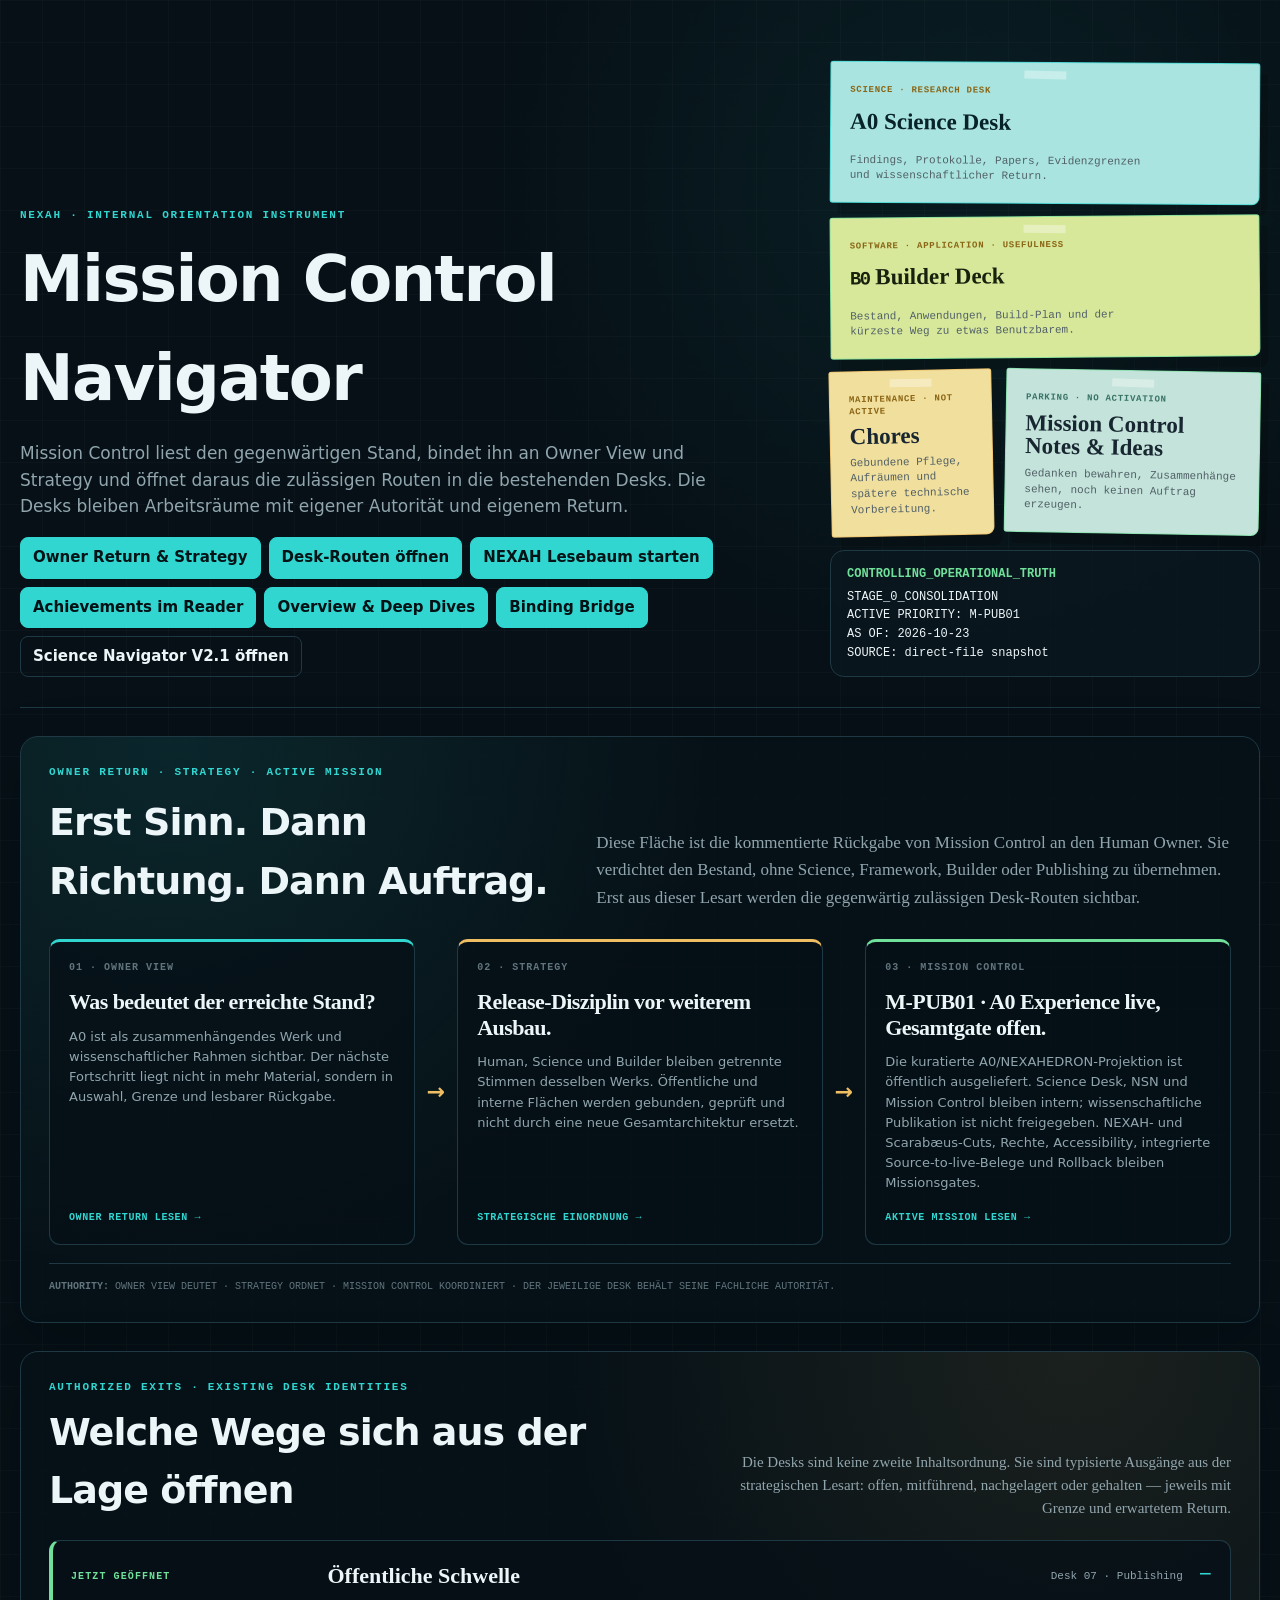
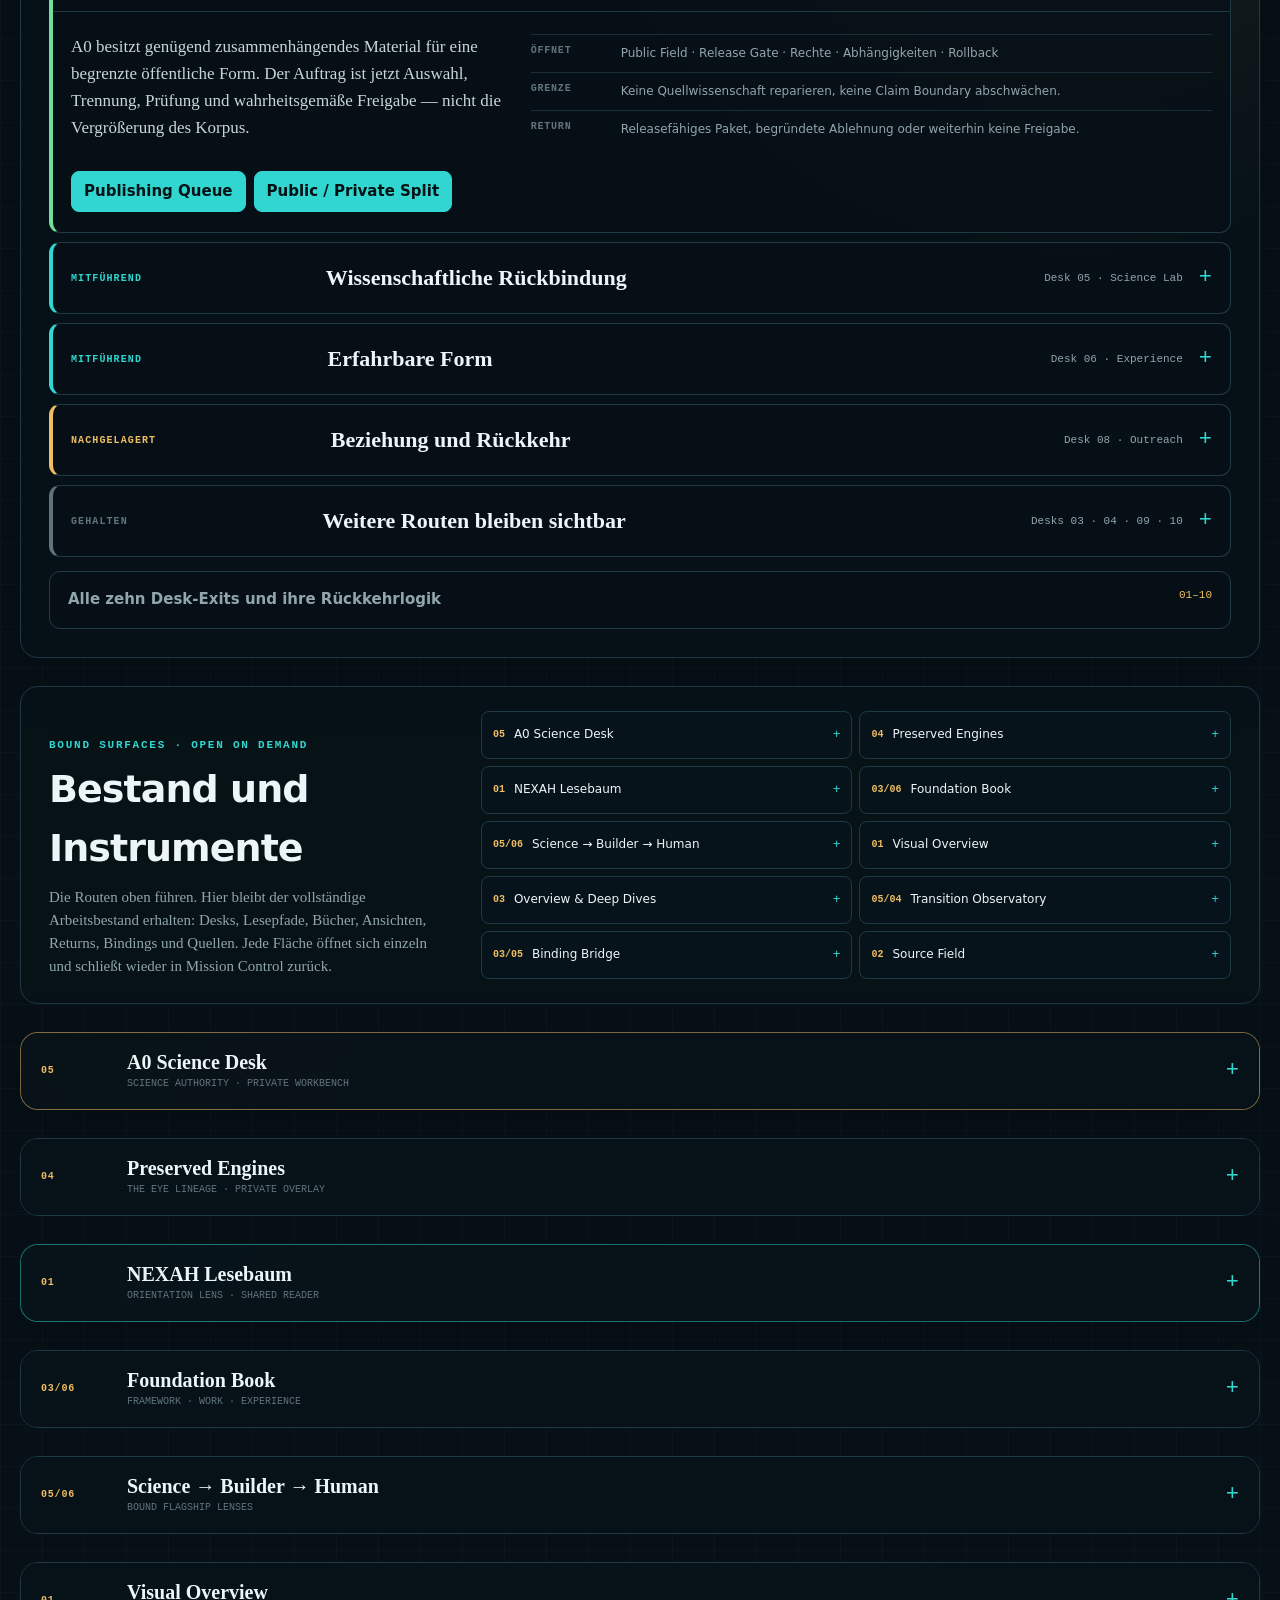
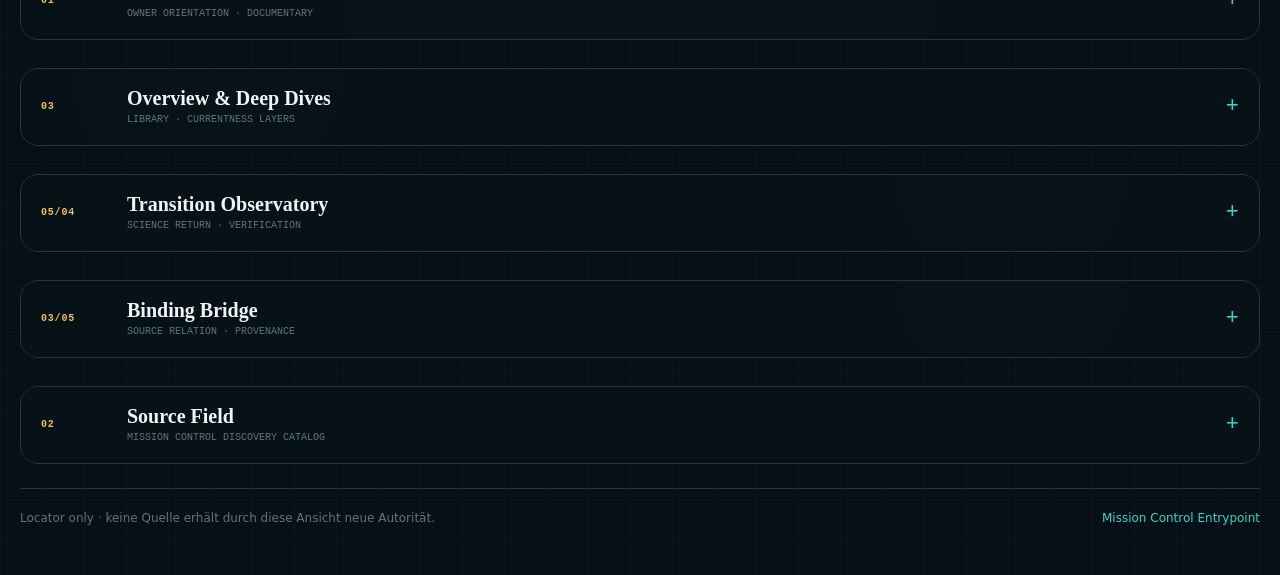
==== 00 EXECUTIVE/NEXAH-Mission-Control/INTERNAL_NAVIGATOR/index.html @ fae85a68 "release(portal): publish Mission Control A0 and B0 entry" ====
<!doctype html>
<html lang="de">
<head>
  <meta charset="utf-8">
  <meta name="viewport" content="width=device-width, initial-scale=1">
  <title>NEXAH Mission Control Navigator</title>
  <link rel="stylesheet" href="styles.css?v=2026-10-21-the-eye-lineage">
</head>
<body>
  <div class="shell">
    <header class="masthead">
      <div>
        <p class="eyebrow">NEXAH · INTERNAL ORIENTATION INSTRUMENT</p>
        <h1>Mission Control Navigator</h1>
        <p class="lede">Mission Control liest den gegenwärtigen Stand, bindet ihn an Owner View und Strategy und öffnet daraus die zulässigen Routen in die bestehenden Desks. Die Desks bleiben Arbeitsräume mit eigener Autorität und eigenem Return.</p>
        <nav class="portal-actions" aria-label="Interne Navigatoren">
          <a class="button primary" href="#mission-guidance">Owner Return &amp; Strategy</a>
          <a class="button primary" href="#desk-routes">Desk-Routen öffnen</a>
          <a class="button primary" href="#reading-path">NEXAH Lesebaum starten</a>
          <button class="button" id="openAchievementsReader" type="button">Achievements im Reader</button>
          <a class="button" href="#deep-dives">Overview &amp; Deep Dives</a>
          <a class="button" href="#bridge">Binding Bridge</a>
          <a class="button secondary" id="scienceNavigatorLink" href="../../../30%20SCIENCE%20LAB/NEXAH-Science-Lab/SCIENCE_LAB/NAVIGATION/APP/index.html#home" data-file-href="../../../30%20SCIENCE%20LAB/NEXAH-Science-Lab/SCIENCE_LAB/NAVIGATION/APP/index.html">Science Navigator V2.1 öffnen</a>
        </nav>
      </div>
      <aside class="masthead-rail" aria-label="Mission Control Notizzettel">
        <nav class="owner-postits" aria-label="A0 Science Desk, B0 Builder Deck, Chores und Ideen">
          <a class="owner-postit owner-postit-a0" href="../../../30%20SCIENCE%20LAB/NEXAH-Science-Lab/RESEARCH_PROGRAM_B_MATHEMATICAL_FOUNDATIONS/AXIOM0_QMODE_ORIENTATION_TO_MEASUREMENT_FOUNDATION_PACKAGE_2026-10-01/A0_BOOK/A0_RESEARCH_DESK.html#desk-cabinet">
            <small>SCIENCE · RESEARCH DESK</small>
            <strong>A0 Science Desk</strong>
            <span>Findings, Protokolle, Papers, Evidenzgrenzen und wissenschaftlicher Return.</span>
          </a>
          <a class="owner-postit owner-postit-b0" href="../../../10%20NEXAH%20CORE/NEXAH/BUILDER/B0_BUILDER_DECK/index.html">
            <small>SOFTWARE · APPLICATION · USEFULNESS</small>
            <strong><b>B0</b> Builder Deck</strong>
            <span>Bestand, Anwendungen, Build-Plan und der kürzeste Weg zu etwas Benutzbarem.</span>
          </a>
          <a class="owner-postit owner-postit-chores" href="../00_OVERVIEW/CHORES.md" data-source-id="DD-CHORES">
            <small>MAINTENANCE · NOT ACTIVE</small>
            <strong>Chores</strong>
            <span>Gebundene Pflege, Aufräumen und spätere technische Vorbereitung.</span>
          </a>
          <a class="owner-postit owner-postit-ideas" href="../REVIEWS/NEXAH_CONVERGENCE_AND_IDEA_LEDGER_2026-10-07.md" data-source-id="DD-IDEAS">
            <small>PARKING · NO ACTIVATION</small>
            <strong>Mission Control<br>Notes &amp; Ideas</strong>
            <span>Gedanken bewahren, Zusammenhänge sehen, noch keinen Auftrag erzeugen.</span>
          </a>
        </nav>
        <div class="truth" id="truth" aria-live="polite">Katalog wird geladen …</div>
      </aside>
    </header>

    <section class="mission-guidance" id="mission-guidance" aria-labelledby="mission-guidance-title">
      <div class="guidance-prologue">
        <p class="eyebrow">OWNER RETURN · STRATEGY · ACTIVE MISSION</p>
        <h2 id="mission-guidance-title">Erst Sinn. Dann Richtung. Dann Auftrag.</h2>
        <p>Diese Fläche ist die kommentierte Rückgabe von Mission Control an den Human Owner. Sie verdichtet den Bestand, ohne Science, Framework, Builder oder Publishing zu übernehmen. Erst aus dieser Lesart werden die gegenwärtig zulässigen Desk-Routen sichtbar.</p>
      </div>
      <div class="guidance-sequence" aria-label="Mission-Control-Führung">
        <article>
          <span>01 · OWNER VIEW</span>
          <h3>Was bedeutet der erreichte Stand?</h3>
          <p>A0 ist als zusammenhängendes Werk und wissenschaftlicher Rahmen sichtbar. Der nächste Fortschritt liegt nicht in mehr Material, sondern in Auswahl, Grenze und lesbarer Rückgabe.</p>
          <a href="../00_OVERVIEW/OWNER_VIEW.md" data-preview>Owner Return lesen →</a>
        </article>
        <b aria-hidden="true">→</b>
        <article>
          <span>02 · STRATEGY</span>
          <h3>Release-Disziplin vor weiterem Ausbau.</h3>
          <p>Human, Science und Builder bleiben getrennte Stimmen desselben Werks. Öffentliche und interne Flächen werden gebunden, geprüft und nicht durch eine neue Gesamtarchitektur ersetzt.</p>
          <a href="../00_OVERVIEW/OWNER_VIEW.md#a0-strategy-assessment-20261018" data-preview>Strategische Einordnung →</a>
        </article>
        <b aria-hidden="true">→</b>
        <article>
          <span>03 · MISSION CONTROL</span>
          <h3>M-PUB01 · A0 Experience live, Gesamtgate offen.</h3>
          <p>Die kuratierte A0/NEXAHEDRON-Projektion ist öffentlich ausgeliefert. Science Desk, NSN und Mission Control bleiben intern; wissenschaftliche Publikation ist nicht freigegeben. NEXAH- und Scarabæus-Cuts, Rechte, Accessibility, integrierte Source-to-live-Belege und Rollback bleiben Missionsgates.</p>
          <a href="../MISSIONS/M-PUB01_NEXAH_PUBLIC_FIELD.md" data-preview>Aktive Mission lesen →</a>
        </article>
      </div>
      <p class="guidance-boundary"><strong>Authority:</strong> Owner View deutet · Strategy ordnet · Mission Control koordiniert · der jeweilige Desk behält seine fachliche Autorität.</p>
    </section>

    <section class="desk-routes" id="desk-routes" aria-labelledby="desk-routes-title">
      <div class="section-head route-head">
        <div>
          <p class="eyebrow">AUTHORIZED EXITS · EXISTING DESK IDENTITIES</p>
          <h2 id="desk-routes-title">Welche Wege sich aus der Lage öffnen</h2>
        </div>
        <p>Die Desks sind keine zweite Inhaltsordnung. Sie sind typisierte Ausgänge aus der strategischen Lesart: offen, mitführend, nachgelagert oder gehalten — jeweils mit Grenze und erwartetem Return.</p>
      </div>

      <div class="route-stack">
        <details class="desk-route route-open" open>
          <summary>
            <span class="route-state">JETZT GEÖFFNET</span>
            <strong>Öffentliche Schwelle</strong>
            <em>Desk 07 · Publishing</em>
          </summary>
          <div class="route-body">
            <p class="route-reading">A0 besitzt genügend zusammenhängendes Material für eine begrenzte öffentliche Form. Der Auftrag ist jetzt Auswahl, Trennung, Prüfung und wahrheitsgemäße Freigabe — nicht die Vergrößerung des Korpus.</p>
            <dl>
              <div><dt>Öffnet</dt><dd>Public Field · Release Gate · Rechte · Abhängigkeiten · Rollback</dd></div>
              <div><dt>Grenze</dt><dd>Keine Quellwissenschaft reparieren, keine Claim Boundary abschwächen.</dd></div>
              <div><dt>Return</dt><dd>Releasefähiges Paket, begründete Ablehnung oder weiterhin keine Freigabe.</dd></div>
            </dl>
            <nav class="route-actions" aria-label="Publishing route">
              <a class="button primary" href="../PUBLISHING/PUBLISHING_QUEUE.md" data-preview>Publishing Queue</a>
              <a class="button" href="../PUBLISHING/PUBLIC_FIELD_01/A0_SCIENCE_DESK_VISIBILITY_SPLIT_2026-10-21.md" data-preview>Public / Private Split</a>
            </nav>
          </div>
        </details>

        <details class="desk-route route-supporting">
          <summary>
            <span class="route-state">MITFÜHREND</span>
            <strong>Wissenschaftliche Rückbindung</strong>
            <em>Desk 05 · Science Lab</em>
          </summary>
          <div class="route-body">
            <p class="route-reading">Der öffentliche Weg darf die wissenschaftliche Grenze nicht überschreiben. A0 Research Desk, Findings, Protokolle und Claim Boundaries bleiben deshalb als Quellenautorität angebunden, ohne einen neuen Research-Zyklus zu öffnen.</p>
            <dl>
              <div><dt>Öffnet</dt><dd>A0 Science Desk · Evidence · Findings · Papers · Protocols</dd></div>
              <div><dt>Grenze</dt><dd>Structure Freeze · 0 aktive Research-Zyklen · keine neue Behauptung.</dd></div>
              <div><dt>Return</dt><dd>Belegte Aussagegrenze, vorhandener Befund oder wissenschaftlicher STOP.</dd></div>
            </dl>
            <nav class="route-actions" aria-label="Science route">
              <a class="button primary" href="../../../30%20SCIENCE%20LAB/NEXAH-Science-Lab/RESEARCH_PROGRAM_B_MATHEMATICAL_FOUNDATIONS/AXIOM0_QMODE_ORIENTATION_TO_MEASUREMENT_FOUNDATION_PACKAGE_2026-10-01/A0_BOOK/A0_RESEARCH_DESK.html#desk-cabinet">A0 Science Desk</a>
              <a class="button" href="../../../30%20SCIENCE%20LAB/NEXAH-Science-Lab/SCIENCE_LAB/NAVIGATION/APP/index.html#home">Science Navigator</a>
            </nav>
          </div>
        </details>

        <details class="desk-route route-supporting">
          <summary>
            <span class="route-state">MITFÜHREND</span>
            <strong>Erfahrbare Form</strong>
            <em>Desk 06 · Experience</em>
          </summary>
          <div class="route-body">
            <p class="route-reading">Fieldbook, Human View, Mathfield und Games können den gebundenen Gegenstand erfahrbar machen. Diese Route trägt die öffentliche Form, ersetzt aber weder Auswahl noch Evidenzprüfung.</p>
            <dl>
              <div><dt>Öffnet</dt><dd>Fieldbook · Human Journey · Mathfield · Games · Touren</dd></div>
              <div><dt>Grenze</dt><dd>Keine wissenschaftliche Reparatur und keine selbstautorisierte Publikation.</dd></div>
              <div><dt>Return</dt><dd>Eine lesbare Erfahrung mit Quelle, Grenze und Rückweg.</dd></div>
            </dl>
            <nav class="route-actions" aria-label="Experience route">
              <a class="button primary" href="../../../30%20SCIENCE%20LAB/NEXAH-Science-Lab/RESEARCH_PROGRAM_B_MATHEMATICAL_FOUNDATIONS/AXIOM0_QMODE_ORIENTATION_TO_MEASUREMENT_FOUNDATION_PACKAGE_2026-10-01/A0_BOOK/A0_TOURS.html">A0 Touren</a>
              <a class="button" href="../../../30%20SCIENCE%20LAB/NEXAH-Science-Lab/RESEARCH_PROGRAM_B_MATHEMATICAL_FOUNDATIONS/AXIOM0_QMODE_ORIENTATION_TO_MEASUREMENT_FOUNDATION_PACKAGE_2026-10-01/A0_BOOK/index.html">Fieldbook öffnen</a>
            </nav>
          </div>
        </details>

        <details class="desk-route route-next">
          <summary>
            <span class="route-state">NACHGELAGERT</span>
            <strong>Beziehung und Rückkehr</strong>
            <em>Desk 08 · Outreach</em>
          </summary>
          <div class="route-body">
            <p class="route-reading">Outreach beginnt erst mit einem freigegebenen Gegenstand, einem konkreten Gegenüber und einer ehrlichen Frage. Gate 0 erzeugt daher noch keinen Kontaktauftrag.</p>
            <dl>
              <div><dt>Öffnet</dt><dd>Adressat · Beziehung · Frage · Feedback-Route</dd></div>
              <div><dt>Grenze</dt><dd>Kein Outreach vor Release-Autorisierung, Ziel und Consent.</dd></div>
              <div><dt>Return</dt><dd>Ein Beziehungssignal; keine automatische neue Mission.</dd></div>
            </dl>
            <nav class="route-actions" aria-label="Outreach route">
              <a class="button" href="../00_OVERVIEW/OUTREACH_VIEW.md" data-preview>Outreach View lesen</a>
            </nav>
          </div>
        </details>

        <details class="desk-route route-held">
          <summary>
            <span class="route-state">GEHALTEN</span>
            <strong>Weitere Routen bleiben sichtbar</strong>
            <em>Desks 03 · 04 · 09 · 10</em>
          </summary>
          <div class="route-body">
            <p class="route-reading">Framework, technische Integration, der unabhängige Scarabæus-Werkraum und Incoming bleiben Teil des Systems. Aus der aktuellen Mission folgt jedoch keine neue Aktivierung dieser Räume.</p>
            <dl>
              <div><dt>03</dt><dd>Framework &amp; Library · Zusammenhang und Provenienz</dd></div>
              <div><dt>04</dt><dd>Verification &amp; Integration · technischer Vertrag</dd></div>
              <div><dt>09</dt><dd>Scarabæus1033 · unabhängige künstlerische Autorenschaft</dd></div>
              <div><dt>10</dt><dd>Incoming · Identität, Custody und Routing neuer Eingänge</dd></div>
            </dl>
          </div>
        </details>
      </div>

      <details class="desk-directory">
        <summary>Alle zehn Desk-Exits und ihre Rückkehrlogik <span>01–10</span></summary>
        <div class="desk-directory-grid">
          <div><b>01</b><strong>The EYE</strong><small>Entscheidung → 02</small></div>
          <div><b>02</b><strong>Mission Control</strong><small>Auftrag → Delivery Desk</small></div>
          <div><b>03</b><strong>Framework &amp; Library</strong><small>Spezifikation → 02 / 04 / 01</small></div>
          <div><b>04</b><strong>Verification &amp; Integration</strong><small>Pass / Fail → 03 / 02 / 05</small></div>
          <div><b>05</b><strong>Science Lab</strong><small>Resultat / STOP → 04 / 01</small></div>
          <div><b>06</b><strong>Experience</strong><small>Erfahrung → 07</small></div>
          <div><b>07</b><strong>Publishing</strong><small>Release-Entscheid → 08</small></div>
          <div><b>08</b><strong>Outreach</strong><small>Signal → 10 / 01 / 02</small></div>
          <div><b>09</b><strong>Scarabæus1033</strong><small>Werk → 07 / 08 nur separat</small></div>
          <div><b>10</b><strong>Incoming</strong><small>Custody → Source Owner</small></div>
        </div>
        <p class="desk-directory-note">Die vollständigen Authority-, STOP- und Handoff-Regeln bleiben im bestehenden Desk UX Operating Guide maßgeblich.</p>
      </details>
    </section>

    <section class="surface-cabinet" id="surface-cabinet" aria-labelledby="surface-cabinet-title">
      <div>
        <p class="eyebrow">BOUND SURFACES · OPEN ON DEMAND</p>
        <h2 id="surface-cabinet-title">Bestand und Instrumente</h2>
        <p>Die Routen oben führen. Hier bleibt der vollständige Arbeitsbestand erhalten: Desks, Lesepfade, Bücher, Ansichten, Returns, Bindings und Quellen. Jede Fläche öffnet sich einzeln und schließt wieder in Mission Control zurück.</p>
      </div>
      <nav class="surface-index" id="surfaceIndex" aria-label="Arbeitsflächen öffnen"></nav>
    </section>

    <section class="a0-command-deck" id="a0-private-desk" aria-labelledby="a0-private-desk-title">
      <div class="a0-command-copy">
        <p class="eyebrow">PRIVATE MISSION CONTROL ENTRY · EXISTING A0 IDENTITY</p>
        <h2 id="a0-private-desk-title">A0 Science Desk</h2>
        <p>Der helle Arbeitstisch im dunklen Kontrollraum: Mission Control hält Currentness, Priorität und Release-Gates; A0 behält wissenschaftliche Quellen-, Evidenz- und Claim-Autorität. Dieser Eingang erzeugt keinen zweiten Desk.</p>
        <div class="a0-command-status" aria-label="A0 Arbeitsstatus">
          <span><small>Research cycles</small><strong>0 active</strong></span>
          <span><small>Operating state</small><strong>Structure freeze</strong></span>
          <span><small>Public experience / science</small><strong>Live / not authorized</strong></span>
        </div>
        <nav class="portal-actions" aria-label="A0 Desk primary actions">
          <a class="button primary" href="../../../30%20SCIENCE%20LAB/NEXAH-Science-Lab/RESEARCH_PROGRAM_B_MATHEMATICAL_FOUNDATIONS/AXIOM0_QMODE_ORIENTATION_TO_MEASUREMENT_FOUNDATION_PACKAGE_2026-10-01/A0_BOOK/A0_RESEARCH_DESK.html#desk-cabinet">Desk · Meine Fächer</a>
          <a class="button" href="../../../30%20SCIENCE%20LAB/NEXAH-Science-Lab/RESEARCH_PROGRAM_B_MATHEMATICAL_FOUNDATIONS/AXIOM0_QMODE_ORIENTATION_TO_MEASUREMENT_FOUNDATION_PACKAGE_2026-10-01/A0_BOOK/assets/a0-field-notes/index.html">Field Notes</a>
          <a class="button" href="../../../30%20SCIENCE%20LAB/NEXAH-Science-Lab/RESEARCH_PROGRAM_B_MATHEMATICAL_FOUNDATIONS/AXIOM0_QMODE_ORIENTATION_TO_MEASUREMENT_FOUNDATION_PACKAGE_2026-10-01/A0_BOOK/A0_RESEARCH_DESK.html#protocols">Protokolle &amp; Returns</a>
          <a class="button" href="../PUBLISHING/PUBLIC_FIELD_01/A0_SCIENCE_DESK_DEPENDENCY_HISTORY_AUDIT_2026-10-21.md" data-preview>Split / Audit</a>
          <a class="button" href="../PUBLISHING/PUBLIC_FIELD_01/A0_PUBLIC_PROJECTION_RELEASE_RETURN_2026-10-22.md" data-preview>Public Release Return</a>
          <a class="button" href="../PUBLISHING/PUBLIC_FIELD_01/A0_VERSION_REGISTER_2026-10-22.md" data-preview>Welche A0-Version?</a>
        </nav>
      </div>
      <div class="a0-paper-hatch" aria-label="A0 Desk Fächer">
        <p><small>A0 DESK · FÄCHER</small><strong>Ein Werk, fünf Arbeitsräume.</strong></p>
        <a href="../../../30%20SCIENCE%20LAB/NEXAH-Science-Lab/RESEARCH_PROGRAM_B_MATHEMATICAL_FOUNDATIONS/AXIOM0_QMODE_ORIENTATION_TO_MEASUREMENT_FOUNDATION_PACKAGE_2026-10-01/A0_BOOK/A0_RESEARCH_DESK.html#nexah-a0-context"><b>01</b><span>Orientieren &amp; Lesen</span><em>public candidate</em></a>
        <a href="../../../30%20SCIENCE%20LAB/NEXAH-Science-Lab/RESEARCH_PROGRAM_B_MATHEMATICAL_FOUNDATIONS/AXIOM0_QMODE_ORIENTATION_TO_MEASUREMENT_FOUNDATION_PACKAGE_2026-10-01/A0_BOOK/A0_RESEARCH_DESK.html#current-work"><b>02</b><span>Arbeiten &amp; Entscheiden</span><em>private operational</em></a>
        <a href="../../../30%20SCIENCE%20LAB/NEXAH-Science-Lab/RESEARCH_PROGRAM_B_MATHEMATICAL_FOUNDATIONS/AXIOM0_QMODE_ORIENTATION_TO_MEASUREMENT_FOUNDATION_PACKAGE_2026-10-01/A0_BOOK/A0_RESEARCH_DESK.html#scientific-position"><b>03</b><span>Forschen &amp; Prüfen</span><em>public summary</em></a>
        <a href="../../../30%20SCIENCE%20LAB/NEXAH-Science-Lab/RESEARCH_PROGRAM_B_MATHEMATICAL_FOUNDATIONS/AXIOM0_QMODE_ORIENTATION_TO_MEASUREMENT_FOUNDATION_PACKAGE_2026-10-01/A0_BOOK/A0_RESEARCH_DESK.html#builder"><b>04</b><span>Bauen &amp; Spielen</span><em>release review</em></a>
        <a href="../../../30%20SCIENCE%20LAB/NEXAH-Science-Lab/RESEARCH_PROGRAM_B_MATHEMATICAL_FOUNDATIONS/AXIOM0_QMODE_ORIENTATION_TO_MEASUREMENT_FOUNDATION_PACKAGE_2026-10-01/A0_BOOK/A0_RESEARCH_DESK.html#protocols"><b>05</b><span>Protokolle &amp; Rückkehr</span><em>mixed / review</em></a>
      </div>
      <p class="a0-command-boundary"><strong>Boundary:</strong> Der kanonische Desk bleibt während der Split-Vorbereitung im Science Lab. Diese private Mission-Control-Fläche ist ein Einstieg und Currentness-Gate, keine Kopie, keine neue wissenschaftliche Identität und keine Publikationsfreigabe.</p>
    </section>

    <section class="a1-section" id="preserved-engines" aria-labelledby="preserved-engines-title">
      <div class="section-head">
        <div>
          <p class="eyebrow">PRIVATE OVERLAY · SOURCE-BOUND LINEAGE · NO PUBLIC ACTIVATION</p>
          <h2 id="preserved-engines-title">Preserved Engines · THE EYE</h2>
        </div>
        <p>Die interne Rückseite der neuen NSN-Linse: Desk 01, Verträge, Comparator, feste Demonstrationen, Kernel-Adapter und NEXAHEDRON-Result-Boundary bleiben als eine Herkunftslinie lesbar. ORION bleibt ein separater Gateway — nicht die nächste THE-EYE-Stufe.</p>
      </div>
      <div class="bridge-flow status-flow" aria-label="THE EYE lineage">
        <div><span>DESK 01</span><strong>Human origin</strong><small>adoption · meaning · STOP</small></div>
        <b>→</b>
        <div><span>A1–A3</span><strong>Contract &amp; compare</strong><small>records · A2 · fixed fixtures</small></div>
        <b>→</b>
        <div><span>A4</span><strong>Adapt</strong><small>Kernel → EYE records</small></div>
        <b>→</b>
        <div><span>A5/A6</span><strong>Return</strong><small>curated package · NEXAHEDRON</small></div>
      </div>
      <nav class="portal-actions" aria-label="THE EYE and NSN lineage records">
        <a class="button primary" href="../../../30%20SCIENCE%20LAB/NEXAH-Science-Lab/SCIENCE_LAB/NAVIGATION/APP/index.html#the-eye-lineage">THE EYE im NSN öffnen</a>
        <a class="button" href="../00_OVERVIEW/DOCUMENTS/THE_EYE_NSN_LINEAGE_AND_VISIBILITY.md" data-preview>Visibility Boundary</a>
        <a class="button" href="../REVIEWS/NEXAH_THE_EYE_A2_RESTART_BOUNDED_RUST_COMPARATOR_IMPLEMENTATION_2026-09-03/00_EXECUTIVE_A2_SUMMARY.md" data-preview>A2 Comparator</a>
        <a class="button" href="../REVIEWS/NEXAH_THE_EYE_A4_LOCAL_KERNEL_TO_EYE_RECORD_ADAPTER_2026-09-03/00_EXECUTIVE_A4_SUMMARY.md" data-preview>A4 Adapter</a>
        <a class="button" href="../../../40%20EXPERIENCE%20PRODUCTION/NEXAHEDRON/docs/THE_EYE_CURATED_ONLINE_RUNTIME.md" data-preview>A5/A6 Runtime Boundary</a>
        <a class="button" href="../../../40%20EXPERIENCE%20PRODUCTION/NEXAHEDRON/docs/upstream/orion-v1/SOURCE.yaml" data-preview>ORION Pin · separat</a>
      </nav>
      <p class="visual-boundary"><strong>Current disposition:</strong> implementiert und erhalten · öffentliche Route nicht verlinkt · NSN-Public-Allowlist leer · keine neue Identity, Study, Family oder wissenschaftliche Aussage.</p>
    </section>

    <section class="reading-path" id="reading-path" aria-labelledby="reading-path-title">
      <div class="reading-path-intro">
        <div>
          <p class="eyebrow">START HERE · EMPFOHLENER EINSTIEG</p>
          <h2 id="reading-path-title">NEXAH Lesebaum</h2>
          <p class="reading-path-lede">Eine Grundbeschreibung führt zu den gemeinsamen Achievements. Danach vertiefen Owner, Human, Science und Builder denselben Bestand aus vier klar getrennten Perspektiven.</p>
        </div>
        <button class="path-start" id="startMasterPath" type="button">
          <small>01 · BEGINNEN MIT</small>
          <strong>NEXAH Grundbeschreibung</strong>
          <span>Im internen Reader öffnen →</span>
        </button>
      </div>
      <div class="reading-path-logic" aria-label="Logik des Lesepfads">
        <span>Was ist NEXAH?</span><b>→</b><span>Was wurde erreicht?</span><b>→</b><span>Was gilt?</span><b>→</b><span>Wozu?</span><b>→</b><span>Was trägt?</span><b>→</b><span>Was ist gebaut?</span>
      </div>
      <nav class="path" id="masterPath" aria-label="Sechs Stationen des NEXAH Lesebaums">
        <p class="path-loading">Lesepfad wird geladen …</p>
      </nav>
      <p class="reading-path-boundary">Orientierungsfolge · Dokumente öffnen im internen Reader · Detailbibliothek und Source Field folgen darunter.</p>
    </section>

    <section class="a1-section" id="book" aria-labelledby="a1-title">
      <div class="section-head">
        <div>
          <p class="eyebrow">BLOCK A · DOCUMENTARY CUT · SOURCE BOUND · NOT ACTIVE RESEARCH</p>
          <h2 id="a1-title">A · Foundation Book &amp; Research Framework</h2>
        </div>
        <p>Das Buch bleibt der stabile Reader. Forschungsprotokoll, Field Notes, Owner Cut, Quellenbasis und strategischer Return sind darunter als ein begrenzter A0-Rahmen gebunden.</p>
      </div>
      <nav class="portal-actions" aria-label="A0 Book primary action">
        <a class="button primary" href="../../../30%20SCIENCE%20LAB/NEXAH-Science-Lab/RESEARCH_PROGRAM_B_MATHEMATICAL_FOUNDATIONS/AXIOM0_QMODE_ORIENTATION_TO_MEASUREMENT_FOUNDATION_PACKAGE_2026-10-01/A0_BOOK/A0_NEXAH_APERTURE_JOURNEY.html">A0 Human Journey öffnen</a>
        <a class="button" href="../../../30%20SCIENCE%20LAB/NEXAH-Science-Lab/RESEARCH_PROGRAM_B_MATHEMATICAL_FOUNDATIONS/AXIOM0_QMODE_ORIENTATION_TO_MEASUREMENT_FOUNDATION_PACKAGE_2026-10-01/A0_BOOK/A0_LIVING_BLUEPRINT.html">Living Blueprint öffnen</a>
        <a class="button primary" href="../../../30%20SCIENCE%20LAB/NEXAH-Science-Lab/RESEARCH_PROGRAM_B_MATHEMATICAL_FOUNDATIONS/AXIOM0_QMODE_ORIENTATION_TO_MEASUREMENT_FOUNDATION_PACKAGE_2026-10-01/A0_BOOK/index.html">A0 Buch jetzt öffnen</a>
        <a class="button" href="../../../30%20SCIENCE%20LAB/NEXAH-Science-Lab/RESEARCH_PROGRAM_B_MATHEMATICAL_FOUNDATIONS/AXIOM0_QMODE_ORIENTATION_TO_MEASUREMENT_FOUNDATION_PACKAGE_2026-10-01/22_A0_FORSCHUNGSPROTOKOLL_BUCH_UND_RAHMEN_2026-10-10.md" data-preview>A0 Forschungsprotokoll</a>
        <a class="button" href="../00_LAB_RESEARCH_DIRECTOR_DESK/DECISION_2026-10-10_A0_RESEARCH_FRAMEWORK_DOCUMENTARY_CUT.md" data-preview>Owner Cut</a>
      </nav>
      <div class="a1-grid" id="a1Grid"></div>
    </section>

    <section class="a1-section" id="current-flagships" aria-labelledby="current-flagships-title">
      <div class="section-head">
        <div>
          <p class="eyebrow">SCIENCE RESEARCH DESK · THREE STABLE LENSES</p>
          <h2 id="current-flagships-title">Science → Builder → Human</h2>
        </div>
        <p>Die neue Science-Hauptseite führt zuerst über drei stabile Linsen und dann zu fünf bestehenden Flagships: A0 Foundation, NCS Return &amp; Clockwork, GAME 4 LIFE +1, Three-Domain Transition Test und IEEE300 Graph-to-Grid. Fachgebiete bleiben präzise Metadaten statt Primärnavigation.</p>
      </div>
      <div class="bridge-flow status-flow" aria-label="Science Research Desk reading flow">
        <div><span>SCIENCE</span><strong>Question &amp; evidence</strong><small>result · boundary · open question</small></div>
        <b>→</b>
        <div><span>BUILDER</span><strong>Instrument &amp; replay</strong><small>software · HTML · GLB · source</small></div>
        <b>→</b>
        <div><span>HUMAN</span><strong>Meaning &amp; orientation</strong><small>why · see · understand · decide</small></div>
        <b>↩</b>
        <div><span>SOURCE</span><strong>Evidence return</strong><small>subjects remain metadata · claims remain bounded</small></div>
      </div>
      <nav class="portal-actions" aria-label="Current flagship links">
        <a class="button primary" href="../00_OVERVIEW/BUILDER_STATUS_REPORT.html">Builder View öffnen</a>
        <a class="button primary" href="../../../30%20SCIENCE%20LAB/NEXAH-Science-Lab/RESEARCH_PROGRAM_B_MATHEMATICAL_FOUNDATIONS/AXIOM0_QMODE_ORIENTATION_TO_MEASUREMENT_FOUNDATION_PACKAGE_2026-10-01/A0_BOOK/A0_RESEARCH_DESK.html">A0 Science Desk öffnen</a>
        <a class="button" href="../../../30%20SCIENCE%20LAB/NEXAH-Science-Lab/RESEARCH_PROGRAM_B_MATHEMATICAL_FOUNDATIONS/AXIOM0_QMODE_ORIENTATION_TO_MEASUREMENT_FOUNDATION_PACKAGE_2026-10-01/A0_BOOK/A0_SCIENTIFIC_POSITION_REPORT.html">Wo steht NEXAH wissenschaftlich?</a>
        <a class="button" href="../../../30%20SCIENCE%20LAB/NEXAH-Science-Lab/RESEARCH_PROGRAM_B_MATHEMATICAL_FOUNDATIONS/AXIOM0_QMODE_ORIENTATION_TO_MEASUREMENT_FOUNDATION_PACKAGE_2026-10-01/A0_BOOK/A0_ORIENTATION_CONTROLLER_BENCH.html">OCB v0.11 öffnen</a>
        <a class="button" href="../../../30%20SCIENCE%20LAB/NEXAH-Science-Lab/RESEARCH_PROGRAM_B_MATHEMATICAL_FOUNDATIONS/AXIOM0_QMODE_ORIENTATION_TO_MEASUREMENT_FOUNDATION_PACKAGE_2026-10-01/100_A0_ORIENTATION_CONTROLLER_BENCH_GAP_REGISTER_2026-10-16.md" data-preview>OCB Gap Register</a>
        <a class="button" href="../../../30%20SCIENCE%20LAB/NEXAH-Science-Lab/RESEARCH_PROGRAM_B_MATHEMATICAL_FOUNDATIONS/AXIOM0_QMODE_ORIENTATION_TO_MEASUREMENT_FOUNDATION_PACKAGE_2026-10-01/A0_BOOK/A0_FIELDS_AND_JOINTS_ATLAS.html">Fields &amp; Joints Map öffnen</a>
        <a class="button" href="../../../30%20SCIENCE%20LAB/NEXAH-Science-Lab/SCIENCE_LAB/NAVIGATION/APP/index.html#home">Science Navigator öffnen</a>
        <a class="button" href="../../../30%20SCIENCE%20LAB/NEXAH-Science-Lab/SCIENCE_LAB/SUBJECT_OVERVIEW.md" data-preview>Subject Overview lesen</a>
      </nav>
      <p class="visual-boundary"><strong>A0 scientific authority: Science Desk.</strong> Mission Control zeigt Currentness, Priorität und Rückbindung · bestehende Identitäten wiederverwendet · kein neuer Study- oder Graph-Eintrag · active research 0 · nicht öffentlich.</p>
    </section>

    <section class="visual-series" id="visual-series" aria-labelledby="visual-series-title">
      <div class="section-head">
        <div>
          <p class="eyebrow">STATUS · PURPOSE · DEVELOPMENT</p>
          <h2 id="visual-series-title">NEXAH Visual Overview</h2>
        </div>
        <p>Drei Ansichten dokumentieren den Stand vom 7. Oktober: was verbunden ist, was NEXAH für Menschen tun soll und wie der nächste externe Lernschritt begrenzt bleibt.</p>
      </div>
      <div class="visual-grid">
        <figure>
          <a href="../00_OVERVIEW/ASSETS/NEXAH_CURRENT_STATE_ARCHITECTURE_2026-10-07.png" target="_blank" rel="noopener">
            <img src="../00_OVERVIEW/ASSETS/NEXAH_CURRENT_STATE_ARCHITECTURE_2026-10-07.png" alt="NEXAH aktueller Stand mit Human Purpose, Orientierungsarchitektur, Instrumenten, Evidenz und Außenwirkung">
          </a>
          <figcaption><strong>01 · Aktueller Stand</strong><span>Was heute verbunden ist — und welche Autoritäten getrennt bleiben.</span></figcaption>
        </figure>
        <figure>
          <a href="../00_OVERVIEW/ASSETS/NEXAH_FROM_ANSWER_TO_ORIENTATION_2026-10-07.png" target="_blank" rel="noopener">
            <img src="../00_OVERVIEW/ASSETS/NEXAH_FROM_ANSWER_TO_ORIENTATION_2026-10-07.png" alt="Von der Antwort zur Orientierung über Quelle, Auswahl, Perspektive, Evidenz, Residual und Human Return">
          </a>
          <figcaption><strong>02 · Human Purpose</strong><span>Wie eine überzeugende Antwort geöffnet und zum Human Return geführt wird.</span></figcaption>
        </figure>
        <figure>
          <a href="../00_OVERVIEW/ASSETS/NEXAH_FROM_ASSETS_TO_RESONANCE_2026-10-07.png" target="_blank" rel="noopener">
            <img src="../00_OVERVIEW/ASSETS/NEXAH_FROM_ASSETS_TO_RESONANCE_2026-10-07.png" alt="Von Assets zu Resonanz über gebundene Architektur, vertikale Fähigkeit, Träger, Leser-Return und Vergleichstest">
          </a>
          <figcaption><strong>03 · Entwicklung</strong><span>Was erreicht ist und warum A1, A2 und B weiterhin nicht automatisch aktiviert sind.</span></figcaption>
        </figure>
      </div>
      <p class="visual-boundary">Dokumentarische Orientierungsbilder · kein Produkt-, Nutzen- oder Wissenschaftsnachweis.</p>
    </section>

    <section class="deep-dives" id="deep-dives" aria-labelledby="deep-dives-title">
      <div class="section-head">
        <div>
          <p class="eyebrow">OVERVIEW LIBRARY · CURRENTNESS LAYERS</p>
          <h2 id="deep-dives-title">Overview &amp; Deep Dives</h2>
        </div>
        <p>Der Frontstage besteht aus Grundbeschreibung, Achievements und vier Views. Hier liegen Quellen, aktuelle Spezialansichten, unterstützende Verweise und historische Navigation sichtbar getrennt.</p>
      </div>
      <div class="deep-dive-groups" id="deepDiveGroups" aria-live="polite"></div>
    </section>

    <section class="bridge observatory-return" id="transition-observatory" aria-labelledby="transition-observatory-title">
      <div class="section-head">
        <div>
          <p class="eyebrow">SCIENCE LAB RETURN · V1.3 BOUNDED RECOVERY</p>
          <h2 id="transition-observatory-title">Transition &amp; Identifiability Observatory</h2>
        </div>
        <p>Geometria Nova, Resonance Cathedral und die Multi-Grid-Familie sind als hash-gebundene Modell-Lineage zurückgebunden. Der Science Navigator zeigt außerdem den transversal lesbaren Crosswalk aus sieben Connection Families und acht typed fields.</p>
      </div>
      <div class="bridge-flow status-flow" aria-label="Observatory recovery status">
        <div><span>PASS</span><strong>Package audit</strong><small>deterministic validation</small></div>
        <b>·</b>
        <div><span>5/5</span><strong>GLB counterparts</strong><small>USDZ conversion receipts open</small></div>
        <b>·</b>
        <div><span>6</span><strong>Grid operator tests</strong><small>bounded reconstruction PASS</small></div>
        <b>·</b>
        <div class="metric-crosswalk"><span>7 × 8</span><strong>Family / field crosswalk</strong><small>CF:F1–F7 × TF:01–TF:08</small></div>
      </div>
      <nav class="portal-actions" aria-label="Observatory return links">
        <a class="button primary" href="../../../30%20SCIENCE%20LAB/NEXAH-Science-Lab/SCIENCE_LAB/CASE_STUDIES/NEXAH_TRANSITION_IDENTIFIABILITY_OBSERVATORY_V1_2026-10-07/index.html">Observatory V1.3 öffnen</a>
        <a class="button" href="../../../30%20SCIENCE%20LAB/NEXAH-Science-Lab/SCIENCE_LAB/CASE_STUDIES/NEXAH_TRANSITION_IDENTIFIABILITY_OBSERVATORY_V1_2026-10-07/RECOVERY_AND_GRID_OPERATOR_FINDING_2026-10-07.md">Recovery Finding</a>
        <a class="button" href="../../../30%20SCIENCE%20LAB/NEXAH-Science-Lab/SCIENCE_LAB/MISSION_CONTROL_RETURN_TRANSITION_IDENTIFIABILITY_OBSERVATORY_V1_2026-10-07.md">Mission-Control-Return</a>
      </nav>
      <p class="bridge-note">Identifier- und Mesh-Familien-Lineage sind belegt. Historischer Generator, Rath-Semantik und GLB→USDZ-Konvertierung bleiben ausdrücklich offen.</p>
    </section>

    <section class="bridge" id="bridge" aria-labelledby="bridge-title">
      <div class="section-head">
        <div>
          <p class="eyebrow">SOURCE FIELD ↔ SCIENCE NAVIGATOR</p>
          <h2 id="bridge-title">Binding Bridge</h2>
        </div>
        <p>Ein generierter Crosswalk verbindet Locator mit kuratierten Entitäten. Bindung bedeutet Navigation und Provenienz — keine automatische Aufwertung von Evidence oder Claims.</p>
      </div>
      <div class="bridge-flow" aria-label="Binding workflow">
        <div><span>01</span><strong>Source Field</strong><small>Was existiert und wo?</small></div>
        <b>→</b>
        <div><span>02</span><strong>Binding</strong><small>Welche Rolle und Beziehung?</small></div>
        <b>→</b>
        <div><span>03</span><strong>Science Navigator</strong><small>Was ist kuratiert und begrenzt?</small></div>
      </div>
      <div class="binding-summary" id="bindingSummary" aria-live="polite"></div>
      <div class="eligibility-head">
        <p class="eyebrow">ELIGIBILITY PASS · REVIEW ROUTING</p>
        <p>Die zweite Achse trennt echte Review-Kandidaten von Versionsfamilien, Sammlungsoberflächen, Mirrors, Builddateien und bereits geschlossenen Bindungen.</p>
      </div>
      <div class="eligibility-summary" id="eligibilitySummary" aria-live="polite"></div>
      <p class="bridge-note" id="bridgeNote">Binding Ledger wird geladen …</p>
    </section>

    <main>
      <section class="explorer" id="source-field" aria-labelledby="explorer-title">
        <div class="section-head explorer-head">
          <div>
            <p class="eyebrow">SOURCE FIELD</p>
            <h2 id="explorer-title">Quellen und Instrumente</h2>
          </div>
          <div class="counts" id="counts"></div>
        </div>

        <div class="controls">
          <label class="search-label">
            <span>Suche</span>
            <input id="search" type="search" placeholder="Titel, Quelle, Rolle, Pfad …" autocomplete="off">
          </label>
          <label><span>Typ</span><select id="kindFilter"><option value="">Alle Typen</option></select></label>
          <label><span>Repository</span><select id="repoFilter"><option value="">Alle Repositories</option></select></label>
          <label><span>Navigator-Bindung</span><select id="bindingFilter"><option value="">Alle Bindungen</option></select></label>
          <label><span>Review-Klasse</span><select id="eligibilityFilter"><option value="">Alle Review-Klassen</option></select></label>
          <label><span>Priorität</span><select id="priorityFilter"><option value="">Alle Prioritäten</option></select></label>
          <label><span>Themenbahn</span><select id="themeFilter"><option value="">Alle Themen</option></select></label>
        </div>
        <div class="chips" id="categoryFilters" aria-label="Kategorien"></div>

        <div class="workspace">
          <div>
            <p class="result-line" id="resultLine"></p>
            <div class="cards" id="cards"></div>
          </div>
          <aside class="detail" id="detail">
            <p class="detail-empty">Wähle eine Quelle. Hier erscheinen Rolle, Status, Provenienz und Vorschau.</p>
          </aside>
        </div>
      </section>
    </main>

    <footer>
      <span>Locator only · keine Quelle erhält durch diese Ansicht neue Autorität.</span>
      <a href="../MISSION_CONTROL_ENTRYPOINT.md" data-preview>Mission Control Entrypoint</a>
    </footer>
  </div>

  <dialog id="previewDialog">
    <div class="dialog-head">
      <div><p class="eyebrow">PREVIEW</p><h2 id="previewTitle">Vorschau</h2></div>
      <button id="closePreview" class="icon-button" aria-label="Vorschau schließen">×</button>
    </div>
    <div id="previewBody" class="preview-body"></div>
  </dialog>

  <script src="catalog.internal.js?v=2026-10-12-reading-tree-v1"></script>
  <script src="reader.internal.js?v=2026-10-12-reading-tree-v1"></script>
  <script src="app.js?v=2026-10-21-the-eye-lineage"></script>
  <script src="../../../public-cut.js"></script>
</body>
</html>
---- 00 EXECUTIVE/NEXAH-Mission-Control/INTERNAL_NAVIGATOR/styles.css ----
:root {
  color-scheme: dark;
  --ink: #ecf5f8;
  --muted: #91a5ad;
  --faint: #61747c;
  --bg: #061016;
  --panel: #0a171e;
  --panel-2: #0e2029;
  --line: #1f3944;
  --cyan: #31d6d0;
  --green: #70e09a;
  --amber: #efbd62;
  --magenta: #ed72b6;
  --blue: #6aaefc;
  --radius: 14px;
}

* { box-sizing: border-box; }
html { background: var(--bg); }
body {
  margin: 0;
  color: var(--ink);
  background:
    radial-gradient(circle at 75% 5%, rgba(49, 214, 208, .08), transparent 30rem),
    linear-gradient(rgba(255,255,255,.018) 1px, transparent 1px),
    linear-gradient(90deg, rgba(255,255,255,.018) 1px, transparent 1px),
    var(--bg);
  background-size: auto, 42px 42px, 42px 42px, auto;
  font: 15px/1.55 Inter, ui-sans-serif, system-ui, -apple-system, BlinkMacSystemFont, "Segoe UI", sans-serif;
}

a { color: var(--cyan); text-decoration: none; }
a:hover { text-decoration: underline; }
button, input, select { font: inherit; }
button, select, input { color: var(--ink); }

.shell { width: min(1500px, calc(100% - 40px)); margin: 0 auto; padding: 36px 0 28px; }
.masthead { display: grid; grid-template-columns: 1fr auto; gap: 30px; align-items: end; padding: 26px 0 30px; border-bottom: 1px solid var(--line); }
.eyebrow { margin: 0 0 8px; color: var(--cyan); font: 700 11px/1.3 ui-monospace, SFMono-Regular, Menlo, monospace; letter-spacing: .16em; }
h1, h2, h3 { margin: 0; letter-spacing: -.025em; }
h1 { font-size: clamp(34px, 5vw, 66px); font-weight: 650; }
h2 { font-size: clamp(24px, 3vw, 38px); font-weight: 620; }
h3 { font-size: 18px; }
.lede { max-width: 720px; margin: 12px 0 0; color: var(--muted); font-size: 17px; }
.truth { min-width: 260px; padding: 14px 16px; border: 1px solid var(--line); border-radius: var(--radius); background: rgba(10,23,30,.8); font-family: ui-monospace, SFMono-Regular, Menlo, monospace; font-size: 12px; }
.truth strong { display: block; color: var(--green); margin-bottom: 4px; }
.masthead-rail { display: grid; width: min(430px, 34vw); gap: 14px; }
.owner-postits { display: grid; grid-template-columns: .78fr 1.22fr; gap: 12px; align-items: start; }
.owner-postit {
  position: relative;
  display: grid;
  gap: 7px;
  min-height: 164px;
  padding: 22px 19px 18px;
  color: #172630;
  border: 1px solid rgba(239,189,98,.7);
  border-radius: 3px 3px 8px 3px;
  background: #f1df9d;
  box-shadow: 8px 11px 0 rgba(0,0,0,.18);
  transform: rotate(-1.2deg);
  transition: transform .18s ease, box-shadow .18s ease;
}
.owner-postit::before { content: ""; position: absolute; top: 8px; left: 50%; width: 42px; height: 8px; background: rgba(255,255,255,.35); transform: translateX(-50%) rotate(.8deg); }
.owner-postit:hover { color: #172630; text-decoration: none; transform: translateY(-3px) rotate(0); box-shadow: 10px 14px 0 rgba(0,0,0,.2); }
.owner-postit-a0 { grid-column: 1 / -1; min-height: 142px; color: #08222a; border-color: rgba(49,214,208,.72); background: #a9e4e0; transform: rotate(.35deg); }
.owner-postit-a0 small { color: #176b70; }
.owner-postit-a0 strong { font-size: 30px; }
.owner-postit-a0 span { max-width: 44ch; color: #315b61; }
.owner-postit-b0 { grid-column: 1 / -1; min-height: 142px; color: #17210e; border-color: rgba(112,224,154,.72); background: #d8e89b; transform: rotate(-.45deg); }
.owner-postit-b0 small { color: #56751c; }
.owner-postit-b0 strong { font-size: 30px; }
.owner-postit-b0 strong b { font: 900 .82em/1 ui-monospace, SFMono-Regular, Menlo, monospace; letter-spacing: -.08em; }
.owner-postit-b0 span { max-width: 46ch; color: #526145; }
.owner-postit-ideas { background: #c4e3da; border-color: rgba(112,224,154,.62); transform: rotate(1deg); }
.owner-postit small { color: #8a6515; font: 800 9px/1.35 ui-monospace, SFMono-Regular, Menlo, monospace; letter-spacing: .08em; }
.owner-postit-ideas small { color: #397365; }
.owner-postit strong { font: 750 23px/1.02 Georgia, "Times New Roman", serif; }
.owner-postit span { align-self: end; color: #516067; font: 11px/1.42 ui-monospace, SFMono-Regular, Menlo, monospace; }
.portal-actions { display: flex; gap: 8px; flex-wrap: wrap; margin-top: 18px; }
.button.primary { color: #041316; border-color: var(--cyan); background: var(--cyan); font-weight: 750; }
.button.primary:hover { color: #041316; background: #78ebe6; text-decoration: none; }

.mission-guidance,
.desk-routes {
  scroll-margin-top: 18px;
  padding: 28px;
  border: 1px solid var(--line);
  border-radius: calc(var(--radius) + 4px);
  background: rgba(7,18,24,.92);
  box-shadow: 0 18px 60px rgba(0,0,0,.18);
}
.mission-guidance {
  background:
    radial-gradient(circle at 12% 0, rgba(49,214,208,.11), transparent 34rem),
    rgba(7,18,24,.94);
}
.guidance-prologue { display: grid; grid-template-columns: minmax(0, .9fr) minmax(380px, 1.1fr); gap: 28px; align-items: end; }
.guidance-prologue .eyebrow { grid-column: 1 / -1; margin-bottom: -14px; }
.guidance-prologue > p:last-child { margin: 0; color: var(--muted); font: 17px/1.62 Georgia, "Times New Roman", serif; }
.guidance-sequence { display: grid; grid-template-columns: 1fr auto 1fr auto 1fr; gap: 12px; align-items: stretch; margin-top: 28px; }
.guidance-sequence > b { align-self: center; color: var(--amber); font-size: 22px; }
.guidance-sequence article { display: flex; flex-direction: column; min-height: 235px; padding: 19px; border: 1px solid var(--line); border-top: 3px solid var(--cyan); border-radius: 11px; background: rgba(6,16,22,.78); }
.guidance-sequence article:nth-of-type(2) { border-top-color: var(--amber); }
.guidance-sequence article:nth-of-type(3) { border-top-color: var(--green); }
.guidance-sequence article > span { color: var(--faint); font: 700 10px/1.4 ui-monospace, monospace; letter-spacing: .1em; }
.guidance-sequence h3 { margin-top: 14px; font: 650 22px/1.16 Georgia, "Times New Roman", serif; }
.guidance-sequence p { margin: 12px 0 18px; color: var(--muted); font-size: 13px; }
.guidance-sequence a { margin-top: auto; font: 700 10px/1.4 ui-monospace, monospace; letter-spacing: .06em; text-transform: uppercase; }
.guidance-boundary { margin: 18px 0 0; padding-top: 15px; color: var(--faint); border-top: 1px solid var(--line); font: 10px/1.5 ui-monospace, monospace; text-transform: uppercase; }

.desk-routes {
  background:
    radial-gradient(circle at 85% 0, rgba(239,189,98,.09), transparent 32rem),
    rgba(7,18,24,.94);
}
.route-head > p { max-width: 650px; font: 15px/1.55 Georgia, "Times New Roman", serif; }
.route-stack { display: grid; gap: 9px; }
.desk-route { margin: 0; border: 1px solid var(--line); border-left: 4px solid var(--faint); border-radius: 11px; background: rgba(6,16,22,.74); }
.desk-route.route-open { border-left-color: var(--green); }
.desk-route.route-supporting { border-left-color: var(--cyan); }
.desk-route.route-next { border-left-color: var(--amber); }
.desk-route.route-held { border-left-color: var(--faint); }
.desk-route summary { display: grid; grid-template-columns: minmax(110px,.34fr) minmax(260px,1fr) auto; gap: 16px; align-items: center; min-height: 70px; padding: 15px 18px; cursor: pointer; list-style: none; }
.desk-route summary::-webkit-details-marker, .desk-directory summary::-webkit-details-marker { display: none; }
.desk-route summary::after { content: "+"; grid-column: 4; color: var(--cyan); font: 22px/1 ui-monospace, monospace; }
.desk-route[open] summary::after { content: "−"; }
.route-state { color: var(--faint); font: 700 10px/1.35 ui-monospace, monospace; letter-spacing: .11em; }
.desk-route.route-open .route-state { color: var(--green); }
.desk-route.route-supporting .route-state { color: var(--cyan); }
.desk-route.route-next .route-state { color: var(--amber); }
.desk-route summary strong { font: 650 22px/1.2 Georgia, "Times New Roman", serif; }
.desk-route summary em { color: var(--muted); font: normal 11px/1.4 ui-monospace, monospace; text-align: right; }
.route-body { display: grid; grid-template-columns: minmax(260px,.78fr) minmax(360px,1.22fr); gap: 24px; padding: 4px 18px 20px; border-top: 1px solid var(--line); }
.route-reading { margin: 18px 0 0; color: #c8d5da; font: 17px/1.58 Georgia, "Times New Roman", serif; }
.route-body dl { display: grid; gap: 0; margin: 18px 0 0; }
.route-body dl div { display: grid; grid-template-columns: 78px 1fr; gap: 12px; padding: 9px 0; border-top: 1px solid rgba(31,57,68,.75); }
.route-body dt { color: var(--faint); font: 700 10px/1.45 ui-monospace, monospace; letter-spacing: .08em; text-transform: uppercase; }
.route-body dd { margin: 0; color: var(--muted); font-size: 12px; }
.route-actions { grid-column: 1 / -1; display: flex; gap: 8px; flex-wrap: wrap; }
.desk-directory { margin-top: 14px; border: 1px solid var(--line); border-radius: 11px; background: rgba(6,16,22,.74); }
.desk-directory summary { display: flex; justify-content: space-between; gap: 18px; padding: 16px 18px; cursor: pointer; color: var(--muted); font-weight: 700; }
.desk-directory summary span { color: var(--amber); font: 11px/1.4 ui-monospace, monospace; }
.desk-directory-grid { display: grid; grid-template-columns: repeat(2,minmax(0,1fr)); gap: 1px; margin: 0 18px; border: 1px solid var(--line); background: var(--line); }
.desk-directory-grid div { display: grid; grid-template-columns: 30px minmax(0,1fr); gap: 3px 10px; min-height: 82px; padding: 13px; background: #07131a; }
.desk-directory-grid b { grid-row: 1 / 3; color: var(--amber); font: 700 11px/1.4 ui-monospace, monospace; }
.desk-directory-grid strong { font: 650 16px/1.25 Georgia, "Times New Roman", serif; }
.desk-directory-grid small { color: var(--faint); font: 10px/1.4 ui-monospace, monospace; }
.desk-directory-note { margin: 14px 18px 18px; color: var(--faint); font-size: 11px; }

.surface-cabinet {
  display: grid;
  grid-template-columns: minmax(280px,.7fr) minmax(0,1.3fr);
  gap: 28px;
  align-items: end;
  padding: 24px 28px;
  border: 1px solid var(--line);
  border-radius: calc(var(--radius) + 4px);
  background: rgba(7,18,24,.9);
}
.surface-cabinet h2 { margin-bottom: 8px; }
.surface-cabinet > div > p:last-child { max-width: 700px; margin: 0; color: var(--muted); font: 15px/1.55 Georgia, "Times New Roman", serif; }
.surface-index { display: grid; grid-template-columns: repeat(2,minmax(0,1fr)); gap: 7px; }
.surface-index button { display: grid; grid-template-columns: auto 1fr auto; gap: 9px; align-items: center; min-height: 48px; padding: 9px 11px; color: var(--ink); text-align: left; border: 1px solid var(--line); border-radius: 8px; background: #07131a; cursor: pointer; }
.surface-index button:hover { border-color: var(--cyan); background: var(--panel-2); }
.surface-index button b { color: var(--amber); font: 700 10px/1.3 ui-monospace, monospace; }
.surface-index button span { font-size: 12px; }
.surface-index button em { color: var(--cyan); font: normal 13px/1 ui-monospace, monospace; }

.collapsible-surface { padding: 0 !important; overflow: hidden; }
.surface-toggle { display: grid; grid-template-columns: 72px minmax(0,1fr) auto; gap: 14px; align-items: center; width: 100%; min-height: 76px; padding: 15px 20px; color: var(--ink); text-align: left; border: 0; background: rgba(7,18,24,.92); cursor: pointer; }
.surface-toggle:hover { background: var(--panel-2); }
.surface-toggle small { color: var(--amber); font: 700 10px/1.35 ui-monospace, monospace; letter-spacing: .08em; }
.surface-toggle span { display: grid; gap: 3px; }
.surface-toggle strong { font: 650 20px/1.22 Georgia, "Times New Roman", serif; }
.surface-toggle em { color: var(--faint); font: normal 10px/1.4 ui-monospace, monospace; text-transform: uppercase; }
.surface-toggle b { color: var(--cyan); font: 22px/1 ui-monospace, monospace; }
.surface-body { padding: 0 24px 24px; border-top: 1px solid var(--line); }
.a0-command-deck .surface-body { grid-column: 1 / -1; display: grid; grid-template-columns: minmax(0,1.3fr) minmax(340px,.7fr); gap: 28px; padding: 24px 28px 28px; }
.a0-command-deck .surface-toggle { grid-column: 1 / -1; }
.a0-command-deck .surface-body[hidden] { display: none; }
.a0-command-deck .surface-body .a0-command-boundary { grid-column: 1 / -1; }

.a0-command-deck {
  position: relative;
  display: grid;
  grid-template-columns: minmax(0, 1.3fr) minmax(340px, .7fr);
  gap: 28px;
  overflow: hidden;
  padding: 28px;
  border: 1px solid rgba(239,189,98,.5);
  border-radius: calc(var(--radius) + 4px);
  background:
    radial-gradient(circle at 8% 0, rgba(239,189,98,.1), transparent 32rem),
    rgba(7,18,24,.94);
  box-shadow: 0 18px 60px rgba(0,0,0,.2);
  scroll-margin-top: 18px;
}
.a0-command-copy > p:not(.eyebrow) { max-width: 760px; color: var(--muted); font-size: 16px; }
.a0-command-status { display: grid; grid-template-columns: repeat(3,minmax(0,1fr)); gap: 8px; margin: 20px 0 4px; }
.a0-command-status span { padding: 12px; border: 1px solid var(--line); border-radius: 10px; background: rgba(6,16,22,.72); }
.a0-command-status small { display: block; color: var(--faint); font: 10px/1.35 ui-monospace,monospace; text-transform: uppercase; }
.a0-command-status strong { display: block; margin-top: 5px; color: var(--amber); font: 700 12px/1.35 ui-monospace,monospace; text-transform: uppercase; }
.a0-paper-hatch { align-self: start; padding: 22px; color: #172630; border: 1px solid #e1c16f; border-radius: 5px; background: #f2ede1; box-shadow: 10px 12px 0 rgba(239,189,98,.12); transform: rotate(.35deg); }
.a0-paper-hatch p { margin: 0 0 14px; }
.a0-paper-hatch p small { display: block; color: #9a6b12; font: 800 10px/1.4 ui-monospace,monospace; letter-spacing: .12em; }
.a0-paper-hatch p strong { display: block; margin-top: 5px; font: 750 21px/1.2 Georgia,serif; }
.a0-paper-hatch a { display: grid; grid-template-columns: 28px 1fr; gap: 3px 9px; padding: 10px 0; color: #176b7d; border-top: 1px solid #d4cab5; }
.a0-paper-hatch a:hover { color: #8a5d09; text-decoration: none; }
.a0-paper-hatch a b { grid-row: 1 / 3; color: #b27b12; font: 800 11px/1.4 ui-monospace,monospace; }
.a0-paper-hatch a span { font-weight: 750; }
.a0-paper-hatch a em { color: #6e777b; font: normal 9px/1.4 ui-monospace,monospace; letter-spacing: .08em; text-transform: uppercase; }
.a0-command-boundary { grid-column: 1 / -1; margin: 0; padding-top: 15px; color: var(--faint); border-top: 1px solid var(--line); font: 10px/1.5 ui-monospace,monospace; text-transform: uppercase; }
@media (max-width: 900px) {
  .a0-command-deck { grid-template-columns: 1fr; }
  .masthead-rail { width: 100%; }
  .a0-paper-hatch { transform: none; }
  .guidance-prologue, .route-body { grid-template-columns: 1fr; }
  .guidance-prologue .eyebrow { margin-bottom: 0; }
  .route-actions { grid-column: auto; }
  .surface-cabinet { grid-template-columns: 1fr; }
  .a0-command-deck .surface-body { grid-template-columns: 1fr; }
}
@media (max-width: 560px) {
  .a0-command-status { grid-template-columns: 1fr; }
}

.reading-path { scroll-margin-top: 18px; padding: 26px; border: 1px solid rgba(49,214,208,.48); border-radius: calc(var(--radius) + 4px); background: radial-gradient(circle at 15% 0, rgba(49,214,208,.13), transparent 32rem), rgba(7,18,24,.94); box-shadow: 0 18px 60px rgba(0,0,0,.2); }
.reading-path-intro { display: grid; grid-template-columns: minmax(0, 1fr) minmax(260px, 360px); gap: 34px; align-items: end; }
.reading-path-lede { max-width: 820px; margin: 10px 0 0; color: var(--muted); font-size: 16px; }
.path-start { display: grid; gap: 5px; padding: 16px 18px; text-align: left; color: var(--ink); border: 1px solid var(--cyan); border-radius: 12px; background: linear-gradient(145deg, rgba(49,214,208,.16), rgba(10,23,30,.92)); cursor: pointer; }
.path-start:hover { transform: translateY(-1px); box-shadow: 0 10px 30px rgba(49,214,208,.1); }
.path-start small, .path-start span { color: var(--cyan); font: 10px/1.4 ui-monospace, monospace; letter-spacing: .08em; text-transform: uppercase; }
.path-start strong { font-size: 16px; }
.reading-path-logic { display: grid; grid-template-columns: repeat(6, minmax(0,1fr) auto) minmax(0,1fr); gap: 6px; align-items: center; margin-top: 22px; padding: 10px 12px; color: var(--muted); border: 1px solid var(--line); border-radius: 9px; background: rgba(6,16,22,.7); font: 10px/1.35 ui-monospace, monospace; text-align: center; text-transform: uppercase; }
.reading-path-logic b { color: var(--cyan); }
.path { display: grid; grid-template-columns: repeat(7, 1fr); gap: 8px; padding: 12px 0 0; }
.path button { position: relative; padding: 12px; border: 1px solid var(--line); border-radius: 10px; color: var(--ink); background: rgba(10,23,30,.7); min-height: 86px; text-align: left; cursor: pointer; }
.path button:hover { border-color: var(--cyan); background: var(--panel-2); }
.path small { display: block; color: var(--cyan); font-family: ui-monospace, monospace; margin-bottom: 4px; }
.path button span { display: block; margin-top: 8px; color: var(--faint); font: 10px/1.3 ui-monospace, monospace; letter-spacing: .08em; text-transform: uppercase; }
.path button:hover span { color: var(--cyan); }
.path-loading { grid-column: 1 / -1; color: var(--muted); }
.reading-path-boundary { margin: 13px 0 0; color: var(--faint); font: 10px/1.5 ui-monospace, monospace; text-align: right; text-transform: uppercase; }

section { margin-top: 28px; }
.a1-section, .explorer, .bridge, .deep-dives, .visual-series { padding: 24px; border: 1px solid var(--line); border-radius: calc(var(--radius) + 4px); background: rgba(7,18,24,.88); backdrop-filter: blur(8px); }
.visual-series { scroll-margin-top: 18px; background: radial-gradient(circle at 50% 0, rgba(106,174,252,.1), transparent 34rem), rgba(7,18,24,.9); }
.visual-grid { display: grid; grid-template-columns: 1.2fr 1fr 1fr; gap: 12px; }
.visual-grid figure { margin: 0; min-width: 0; overflow: hidden; border: 1px solid var(--line); border-radius: 12px; background: #07131a; }
.visual-grid a { display: block; overflow: hidden; }
.visual-grid img { display: block; width: 100%; aspect-ratio: 16 / 9; object-fit: cover; transition: transform .25s ease, filter .25s ease; }
.visual-grid a:hover img { transform: scale(1.018); filter: brightness(1.08); }
.visual-grid figcaption { display: grid; gap: 4px; padding: 13px 14px 15px; }
.visual-grid figcaption strong { color: var(--ink); }
.visual-grid figcaption span { color: var(--muted); font-size: 12px; }
.visual-boundary { margin: 14px 0 0; color: var(--faint); font: 11px/1.5 ui-monospace, monospace; text-align: right; }
.deep-dives { scroll-margin-top: 18px; background: radial-gradient(circle at 15% 0, rgba(49,214,208,.08), transparent 30rem), rgba(7,18,24,.9); }
.deep-dive-groups { display: grid; grid-template-columns: repeat(2, minmax(0, 1fr)); gap: 14px; }
.deep-dive-group { margin: 0; padding: 17px; border: 1px solid var(--line); border-radius: 12px; background: var(--panel); }
.deep-dive-group-head { display: flex; justify-content: space-between; gap: 16px; align-items: start; }
.deep-dive-group-head span { display: grid; place-items: center; min-width: 34px; height: 34px; border: 1px solid var(--line); border-radius: 50%; color: var(--cyan); font: 700 12px/1 ui-monospace, monospace; }
.deep-dive-group > p { min-height: 42px; color: var(--muted); font-size: 12px; }
.deep-dive-list { display: grid; gap: 8px; }
.deep-dive-card { display: grid; grid-template-columns: 1fr auto; gap: 5px 12px; width: 100%; padding: 12px; text-align: left; color: var(--ink); border: 1px solid var(--line); border-radius: 9px; background: #07131a; cursor: pointer; }
.deep-dive-card:hover { border-color: var(--cyan); transform: translateY(-1px); }
.deep-dive-card .badge { grid-column: 1 / -1; width: fit-content; }
.deep-dive-card strong { font-size: 14px; }
.deep-dive-card small { grid-column: 1 / -1; color: var(--muted); line-height: 1.45; }
.deep-dive-card em { grid-column: 2; grid-row: 2; color: var(--cyan); font: normal 10px/1.4 ui-monospace, monospace; text-transform: uppercase; }
.deep-group-current { border-top: 3px solid var(--green); }
.deep-group-additional { border-top: 3px solid var(--cyan); }
.deep-group-supporting { border-top: 3px solid var(--amber); }
.deep-group-historical { border-top: 3px solid var(--faint); }
.bridge { scroll-margin-top: 18px; background: radial-gradient(circle at 80% 0, rgba(239,189,98,.08), transparent 28rem), rgba(7,18,24,.9); }
.bridge-flow { display: grid; grid-template-columns: 1fr auto 1fr auto 1fr; gap: 12px; align-items: center; }
.bridge-flow.status-flow { grid-template-columns: 1fr auto 1fr auto 1fr auto 1fr; }
.bridge-flow > div { min-height: 110px; padding: 16px; border: 1px solid var(--line); border-top: 3px solid var(--amber); border-radius: 10px; background: var(--panel); }
.bridge-flow > div.metric-observatory { border-color: rgba(49,214,208,.38); border-top-color: var(--cyan); background: linear-gradient(145deg, rgba(49,214,208,.09), var(--panel)); }
.bridge-flow > div.metric-observatory span { color: var(--cyan); }
.bridge-flow > div.metric-crosswalk { border-color: rgba(237,114,182,.38); border-top-color: var(--magenta); background: linear-gradient(145deg, rgba(237,114,182,.09), var(--panel)); }
.bridge-flow > div.metric-crosswalk span { color: var(--magenta); }
.bridge-flow > b { color: var(--amber); font-size: 24px; }
.bridge-flow span, .bridge-flow small { display: block; color: var(--faint); font: 11px/1.4 ui-monospace, monospace; }
.bridge-flow strong { display: block; margin: 10px 0 5px; font-size: 18px; }
.binding-summary { display: grid; grid-template-columns: repeat(5, minmax(0, 1fr)); gap: 8px; margin-top: 16px; }
.eligibility-head { display: flex; justify-content: space-between; gap: 24px; align-items: end; margin-top: 24px; padding-top: 18px; border-top: 1px solid var(--line); }
.eligibility-head p { margin-bottom: 0; }
.eligibility-head p:last-child { max-width: 680px; color: var(--muted); font-size: 12px; text-align: right; }
.eligibility-summary { display: grid; grid-template-columns: repeat(7, minmax(0, 1fr)); gap: 8px; margin-top: 12px; }
.binding-metric { min-height: 86px; padding: 13px; text-align: left; border: 1px solid var(--line); border-radius: 10px; background: #07131a; cursor: pointer; }
.eligibility-metric { min-height: 78px; padding: 11px; text-align: left; border: 1px solid var(--line); border-radius: 10px; background: #07131a; cursor: pointer; }
.binding-metric:hover { transform: translateY(-1px); border-color: currentColor; }
.eligibility-metric:hover { transform: translateY(-1px); border-color: currentColor; }
.binding-metric strong { display: block; font: 650 28px/1 ui-monospace, monospace; }
.eligibility-metric strong { display: block; font: 650 24px/1 ui-monospace, monospace; }
.binding-metric span { display: block; margin-top: 8px; color: var(--muted); font-size: 11px; }
.eligibility-metric span { display: block; margin-top: 7px; color: var(--muted); font-size: 10px; }
.bridge-note { margin: 14px 0 0; color: var(--faint); font: 11px/1.5 ui-monospace, monospace; }
.section-head { display: flex; justify-content: space-between; gap: 28px; align-items: end; margin-bottom: 20px; }
.section-head > p { max-width: 520px; color: var(--muted); margin: 0; text-align: right; }
.a1-grid { display: grid; grid-template-columns: repeat(3, minmax(0, 1fr)); gap: 12px; }
.a1-card { padding: 16px; border-radius: 12px; border: 1px solid rgba(239,189,98,.3); background: linear-gradient(145deg, rgba(239,189,98,.08), rgba(10,23,30,.72)); cursor: pointer; }
.a1-card:hover { border-color: var(--amber); transform: translateY(-1px); }
.a1-card p { color: var(--muted); margin: 8px 0 0; font-size: 13px; }
.book-cluster { min-width: 0; padding: 17px; border: 1px solid rgba(239,189,98,.3); border-radius: 12px; background: linear-gradient(145deg, rgba(239,189,98,.08), rgba(10,23,30,.72)); }
.book-cluster h3 { margin-top: 6px; }
.book-cluster > p:not(.eyebrow) { min-height: 40px; margin: 8px 0 14px; color: var(--muted); font-size: 12px; line-height: 1.5; }
.book-links { display: grid; gap: 7px; }
.book-links button { display: flex; justify-content: space-between; gap: 12px; width: 100%; padding: 10px 11px; color: var(--ink); text-align: left; border: 1px solid var(--line); border-radius: 8px; background: rgba(6,16,22,.72); cursor: pointer; }
.book-links button:hover { color: var(--amber); border-color: var(--amber); }
.book-links span { color: var(--amber); }

.explorer-head { margin-bottom: 16px; }
.counts { color: var(--muted); font-family: ui-monospace, monospace; text-align: right; }
.controls { display: grid; grid-template-columns: repeat(4, minmax(0, 1fr)); gap: 10px; }
.search-label { grid-column: span 2; }
label span { display: block; color: var(--muted); margin: 0 0 5px; font-size: 12px; }
input, select { width: 100%; min-height: 44px; padding: 9px 12px; border: 1px solid var(--line); border-radius: 9px; background: #07131a; outline: none; }
input:focus, select:focus { border-color: var(--cyan); box-shadow: 0 0 0 3px rgba(49,214,208,.1); }
.chips { display: flex; flex-wrap: wrap; gap: 7px; margin: 14px 0 20px; }
.chip { padding: 6px 10px; border: 1px solid var(--line); border-radius: 999px; background: transparent; cursor: pointer; font-size: 12px; }
.chip:hover, .chip.active { color: #041013; border-color: var(--cyan); background: var(--cyan); }

.workspace { display: grid; grid-template-columns: minmax(0, 1.45fr) minmax(330px, .75fr); gap: 18px; align-items: start; }
.result-line { min-height: 24px; margin: 0 0 10px; color: var(--muted); font-family: ui-monospace, monospace; font-size: 12px; }
.cards { display: grid; grid-template-columns: repeat(2, minmax(0, 1fr)); gap: 9px; max-height: 760px; overflow: auto; padding-right: 6px; }
.card { display: block; width: 100%; text-align: left; padding: 14px; border: 1px solid var(--line); border-radius: 11px; background: var(--panel); cursor: pointer; }
.card:hover, .card.selected { border-color: var(--cyan); background: var(--panel-2); }
.card-top { display: flex; align-items: center; justify-content: space-between; gap: 10px; }
.badge { display: inline-flex; padding: 3px 7px; border-radius: 99px; background: rgba(106,174,252,.12); color: var(--blue); font: 700 10px/1.4 ui-monospace, monospace; letter-spacing: .05em; text-transform: uppercase; }
.badge.a1 { color: var(--amber); background: rgba(239,189,98,.12); }
.badge.html { color: var(--green); background: rgba(112,224,154,.12); }
.badge.threed { color: var(--magenta); background: rgba(237,114,182,.12); }
.binding-admitted { color: var(--green) !important; background: rgba(112,224,154,.12) !important; }
.binding-supporting { color: var(--cyan) !important; background: rgba(49,214,208,.12) !important; }
.binding-candidate { color: var(--amber) !important; background: rgba(239,189,98,.12) !important; }
.binding-unbound { color: var(--muted) !important; background: rgba(145,165,173,.1) !important; }
.binding-excluded-historical { color: var(--magenta) !important; background: rgba(237,114,182,.09) !important; }
.eligibility-review-now { color: var(--amber) !important; background: rgba(239,189,98,.12) !important; }
.eligibility-family-review { color: var(--magenta) !important; background: rgba(237,114,182,.11) !important; }
.eligibility-support-review { color: var(--cyan) !important; background: rgba(49,214,208,.1) !important; }
.eligibility-collection-bind { color: var(--blue) !important; background: rgba(106,174,252,.1) !important; }
.eligibility-not-individual { color: var(--faint) !important; background: rgba(97,116,124,.12) !important; }
.eligibility-defer { color: #bd8ca8 !important; background: rgba(189,140,168,.09) !important; }
.eligibility-closed { color: var(--green) !important; background: rgba(112,224,154,.1) !important; }
.card h3 { margin-top: 10px; }
.card p { margin: 7px 0 0; color: var(--muted); font-size: 12px; display: -webkit-box; -webkit-line-clamp: 2; -webkit-box-orient: vertical; overflow: hidden; }
.card .eligibility-line { display: flex; align-items: center; gap: 7px; color: var(--faint); -webkit-line-clamp: 1; }
.card-path { color: var(--faint) !important; font-family: ui-monospace, monospace; overflow-wrap: anywhere; }
.detail { position: sticky; top: 18px; min-height: 430px; max-height: 820px; overflow: auto; padding: 20px; border: 1px solid var(--line); border-radius: 12px; background: #07131a; }
.detail-empty { color: var(--muted); }
.detail h2 { font-size: 26px; margin: 6px 0 12px; }
.detail dl { display: grid; grid-template-columns: 92px 1fr; gap: 7px 12px; margin: 18px 0; }
.detail dt { color: var(--faint); font-size: 12px; }
.detail dd { margin: 0; overflow-wrap: anywhere; }
.actions { display: flex; gap: 8px; flex-wrap: wrap; margin: 18px 0; }
.button { display: inline-flex; align-items: center; justify-content: center; min-height: 40px; padding: 8px 12px; border: 1px solid var(--cyan); border-radius: 8px; background: var(--cyan); color: #031114; cursor: pointer; font-weight: 700; }
.button.secondary { color: var(--ink); background: transparent; border-color: var(--line); }
.button:hover { text-decoration: none; filter: brightness(1.08); }
.metadata { white-space: pre-wrap; padding: 12px; background: #041016; border-radius: 8px; color: var(--muted); font: 12px/1.5 ui-monospace, monospace; overflow-wrap: anywhere; }
.science-button { color: #041013; border-color: var(--amber); background: var(--amber); }
.binding-detail { margin: 16px 0; padding: 13px; border-left: 3px solid currentColor; background: rgba(255,255,255,.025) !important; }
.eligibility-detail { margin: 16px 0; padding: 13px; border-left: 3px solid currentColor; background: rgba(255,255,255,.025) !important; }
.binding-detail h3 { color: currentColor; }
.eligibility-detail h3 { color: currentColor; }
.binding-detail p:last-child { margin: 5px 0 0; color: var(--muted); font-size: 12px; }
.eligibility-detail p:last-child { margin: 5px 0 0; color: var(--muted); font-size: 12px; }
.binding-targets { margin: 20px 0; }
.binding-targets article { margin-top: 8px; padding: 11px; border: 1px solid var(--line); border-radius: 8px; }
.binding-targets article strong, .binding-targets article span { display: block; }
.binding-targets article span { margin-top: 3px; color: var(--cyan); font: 11px/1.4 ui-monospace, monospace; overflow-wrap: anywhere; }
.binding-targets article p { margin: 8px 0 0; color: var(--muted); font-size: 12px; }

footer { display: flex; justify-content: space-between; gap: 20px; margin-top: 24px; padding: 20px 0; border-top: 1px solid var(--line); color: var(--faint); font-size: 12px; }
dialog { width: min(1180px, calc(100vw - 40px)); height: min(850px, calc(100vh - 40px)); padding: 0; color: var(--ink); border: 1px solid var(--line); border-radius: 16px; background: #061016; }
dialog::backdrop { background: rgba(0,0,0,.75); backdrop-filter: blur(4px); }
.dialog-head { display: flex; justify-content: space-between; align-items: center; padding: 15px 18px; border-bottom: 1px solid var(--line); }
.dialog-head h2 { font-size: 20px; }
.icon-button { width: 40px; height: 40px; border: 1px solid var(--line); border-radius: 50%; background: transparent; cursor: pointer; font-size: 24px; }
.preview-body { height: calc(100% - 78px); overflow: auto; padding: 18px; }
.preview-body iframe, .preview-body img { width: 100%; min-height: 100%; border: 0; border-radius: 8px; background: white; object-fit: contain; }
.preview-body pre { margin: 0; white-space: pre-wrap; overflow-wrap: anywhere; color: #dbe8ec; font: 13px/1.6 ui-monospace, monospace; }
.reader-source { max-width: 1040px; margin: 0 auto 10px; color: var(--faint); font: 10px/1.4 ui-monospace, monospace; letter-spacing: .08em; text-align: right; text-transform: uppercase; }
.notice { color: var(--muted); max-width: 700px; }
.reader-sequence { display: flex; justify-content: space-between; gap: 18px; align-items: center; max-width: 1040px; margin: 0 auto 18px; color: var(--faint); font: 11px/1.4 ui-monospace, monospace; }
.reader-sequence:last-child { margin-top: 34px; margin-bottom: 0; }
.reader-sequence div { display: flex; gap: 8px; }
.reader-sequence button { padding: 7px 10px; color: var(--muted); border: 1px solid var(--line); border-radius: 7px; background: var(--panel); cursor: pointer; }
.reader-sequence button:hover { color: var(--cyan); border-color: var(--cyan); }
.reader-layout { display: grid; grid-template-columns: 210px minmax(0, 760px); justify-content: center; gap: 42px; align-items: start; }
.reader-toc { position: sticky; top: 0; max-height: calc(100vh - 180px); overflow: auto; padding: 16px 0; }
.reader-toc a { display: block; padding: 5px 0; color: var(--muted); font-size: 12px; }
.reader-toc a.level-3 { padding-left: 12px; color: var(--faint); }
.reader-document { padding: 34px clamp(22px, 5vw, 64px) 70px; color: #cfdbdf; border: 1px solid var(--line); border-radius: 12px; background: #09161d; font: 17px/1.78 Georgia, "Times New Roman", serif; }
.reader-document h1, .reader-document h2, .reader-document h3, .reader-document h4 { scroll-margin-top: 20px; color: var(--ink); font-family: Inter, ui-sans-serif, system-ui, sans-serif; }
.reader-document h1 { margin: 0 0 28px; font-size: clamp(34px, 5vw, 54px); line-height: 1.08; }
.reader-document h2 { margin: 54px 0 18px; padding-top: 18px; border-top: 1px solid var(--line); font-size: 29px; }
.reader-document h3 { margin: 34px 0 12px; font-size: 21px; }
.reader-document p, .reader-document li { max-width: 72ch; }
.reader-document strong { color: var(--ink); }
.reader-document code { padding: 2px 5px; border-radius: 4px; color: var(--amber); background: #041016; font: .84em/1.5 ui-monospace, monospace; }
.reader-document pre { margin: 24px 0; padding: 18px; border: 1px solid var(--line); border-radius: 9px; background: #041016; }
.reader-document pre code { padding: 0; color: #dbe8ec; background: transparent; }
.reader-document blockquote { margin: 24px 0; padding: 2px 20px; color: var(--muted); border-left: 3px solid var(--cyan); }
.reader-document hr { margin: 40px 0; border: 0; border-top: 1px solid var(--line); }
.reader-document img { display: block; width: 100%; height: auto; min-height: 0; margin: 28px 0; background: transparent; }
.table-wrap { overflow-x: auto; margin: 24px 0; }
.reader-document table { width: 100%; border-collapse: collapse; font: 13px/1.5 Inter, ui-sans-serif, system-ui, sans-serif; }
.reader-document th, .reader-document td { padding: 10px; border: 1px solid var(--line); text-align: left; vertical-align: top; }
.reader-document th { color: var(--cyan); background: #07131a; }

@media (max-width: 980px) {
  .masthead { grid-template-columns: 1fr; }
  .path { grid-template-columns: repeat(4, 1fr); }
  .a1-grid { grid-template-columns: repeat(2, 1fr); }
  .workspace { grid-template-columns: 1fr; }
  .detail { position: static; }
  .reader-layout { grid-template-columns: 1fr; gap: 0; }
  .reader-toc { position: static; max-height: none; padding: 4px 12px 20px; }
  .binding-summary { grid-template-columns: repeat(3, 1fr); }
  .eligibility-summary { grid-template-columns: repeat(4, 1fr); }
  .controls { grid-template-columns: 1fr 1fr; }
  .visual-grid { grid-template-columns: 1fr 1fr; }
  .visual-grid figure:first-child { grid-column: 1 / -1; }
  .bridge-flow.status-flow { grid-template-columns: 1fr 1fr; }
  .bridge-flow.status-flow > b { display: none; }
  .guidance-sequence { grid-template-columns: 1fr; }
  .guidance-sequence > b { transform: rotate(90deg); justify-self: center; }
}
@media (max-width: 650px) {
  .shell { width: min(100% - 22px, 1500px); padding-top: 15px; }
  .path, .a1-grid, .cards, .controls, .binding-summary, .eligibility-summary, .bridge-flow, .bridge-flow.status-flow, .deep-dive-groups, .visual-grid { grid-template-columns: 1fr; }
  .visual-grid figure:first-child { grid-column: auto; }
  .bridge-flow:not(.status-flow) > b { display: block; transform: rotate(90deg); justify-self: center; }
  .eligibility-head { display: block; }
  .eligibility-head p:last-child { margin-top: 8px; text-align: left; }
  .search-label { grid-column: auto; }
  .section-head, footer { display: block; }
  .section-head > p { text-align: left; margin-top: 8px; }
  .a1-section, .explorer, .bridge, .deep-dives, .visual-series, .reading-path, .mission-guidance, .desk-routes { padding: 16px; }
  .desk-route summary { grid-template-columns: 1fr auto; gap: 6px 12px; }
  .desk-route summary::after { grid-column: 2; grid-row: 1 / 4; }
  .desk-route summary strong, .desk-route summary em { grid-column: 1; text-align: left; }
  .desk-directory-grid { grid-template-columns: 1fr; }
  .owner-postits { grid-template-columns: 1fr 1fr; }
  .owner-postit { min-height: 148px; transform: none; }
  .surface-index { grid-template-columns: 1fr; }
  .surface-toggle { grid-template-columns: 54px minmax(0,1fr) auto; padding: 13px 15px; }
  .surface-body { padding: 0 16px 16px; }
  .a0-command-deck .surface-body { padding: 16px; }
  .reading-path-intro { grid-template-columns: 1fr; gap: 18px; }
  .reading-path-logic { display: flex; overflow-x: auto; justify-content: flex-start; }
  .reading-path-logic span { min-width: max-content; }
  dialog { width: 100vw; height: 100vh; max-width: none; max-height: none; border-radius: 0; }
  .reader-document { padding: 28px 18px 54px; font-size: 16px; }
  .reader-sequence { align-items: flex-start; }
  .reader-sequence div { flex-direction: column; }
}
@media (max-width: 430px) {
  .owner-postits { grid-template-columns: 1fr; }
  .owner-postit-a0 { grid-column: auto; }
  .owner-postit { min-height: 124px; }
}
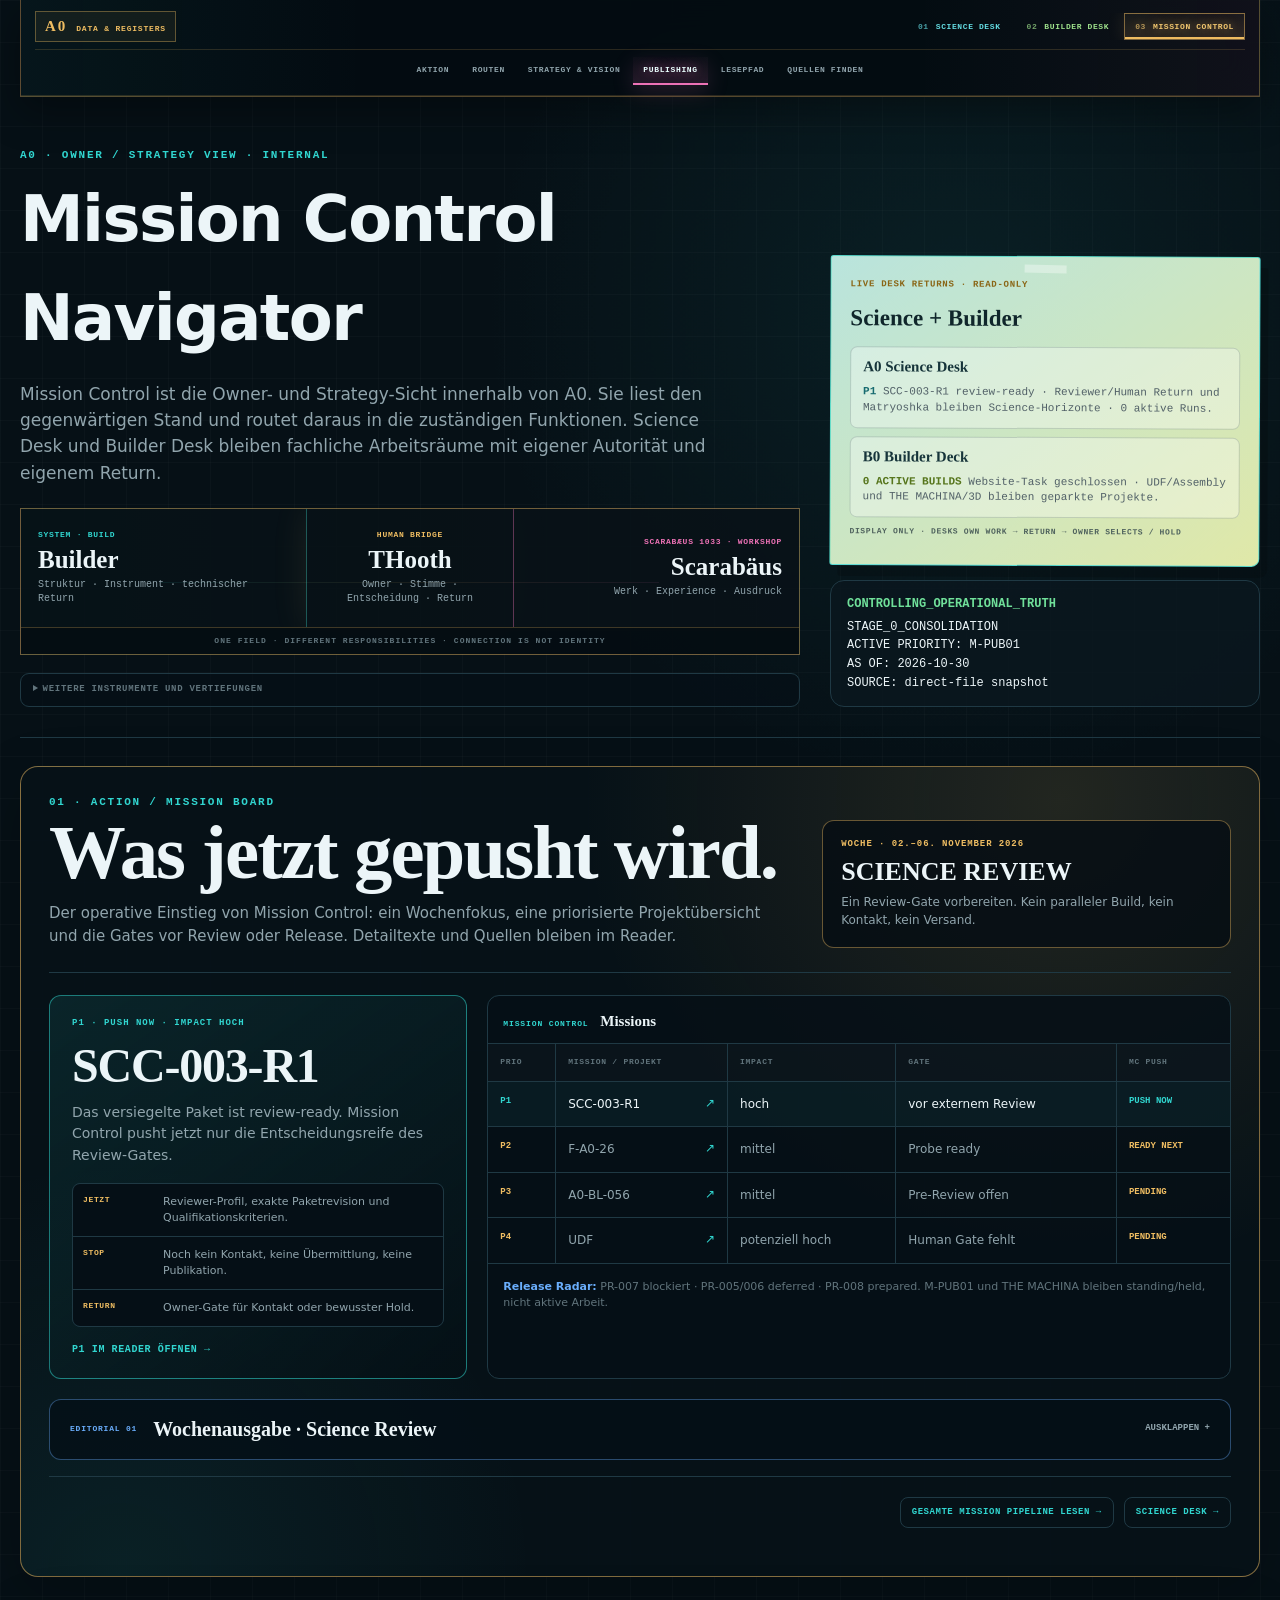
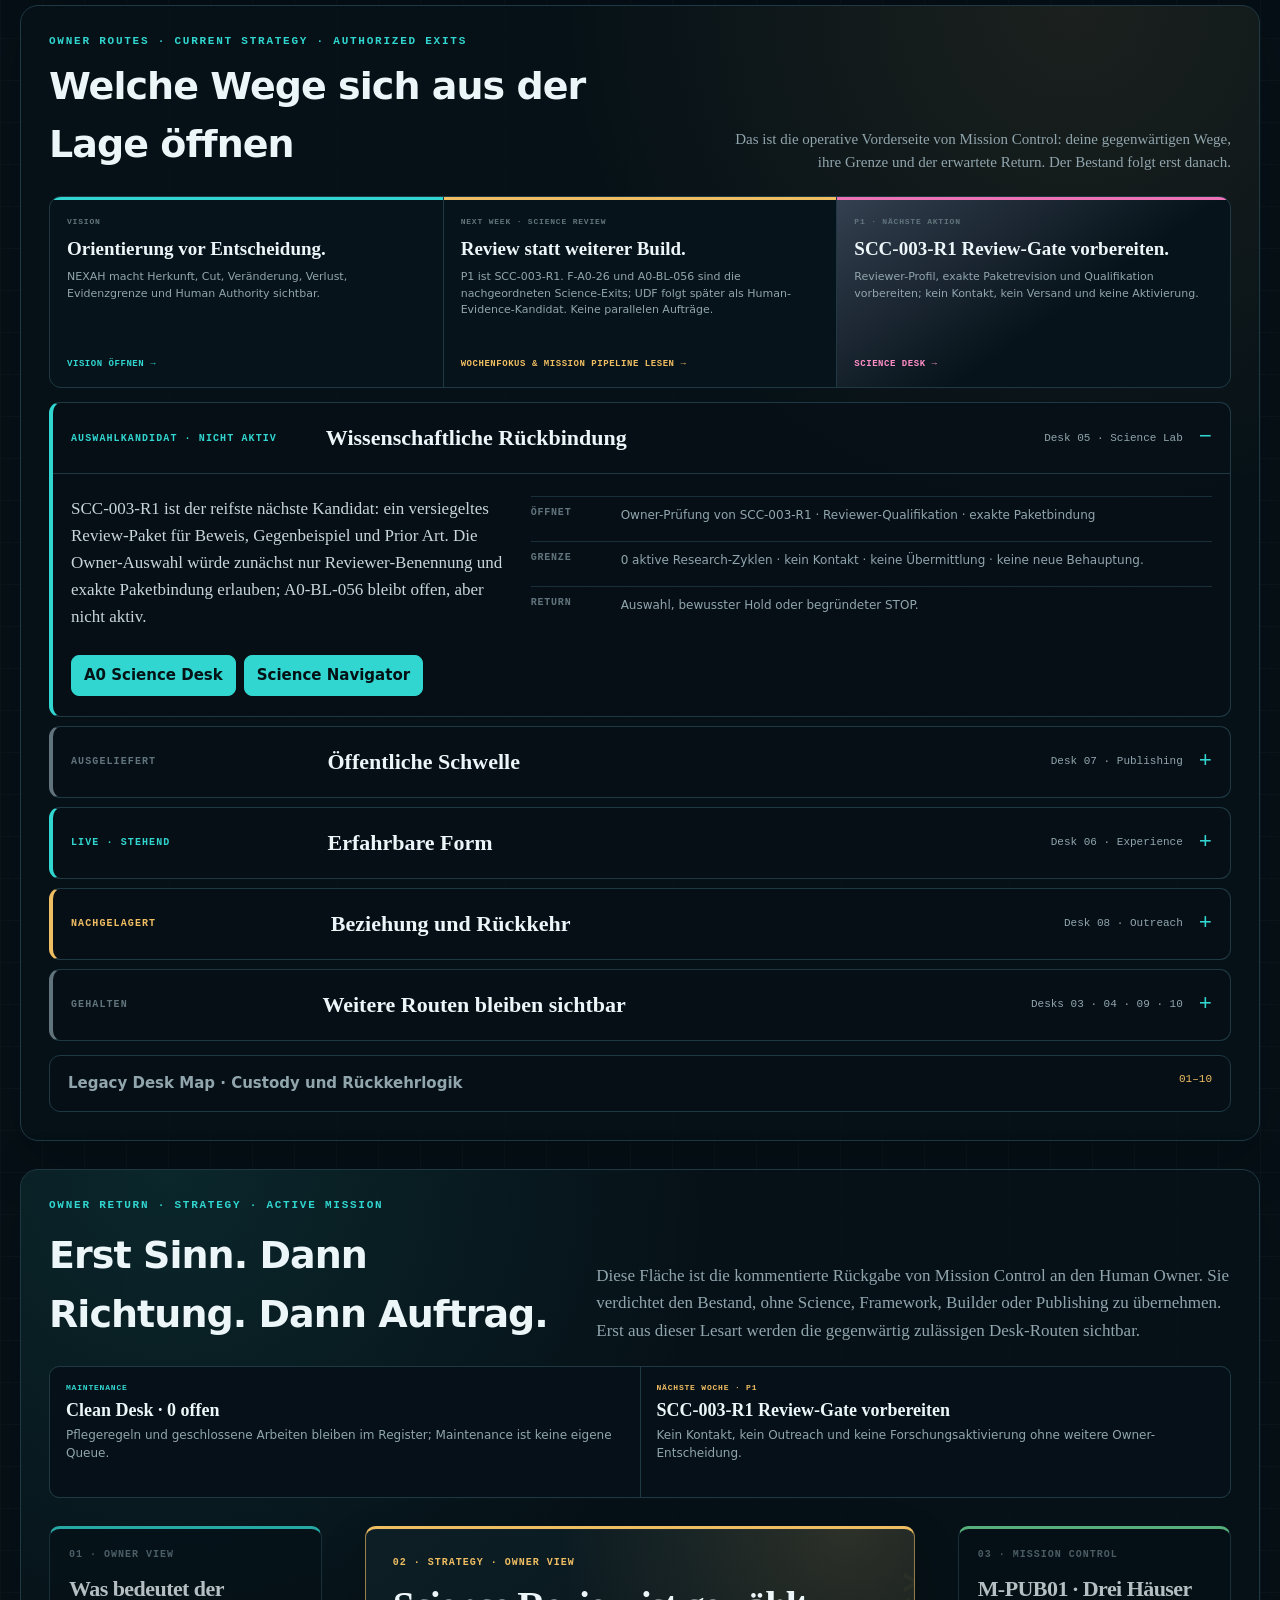
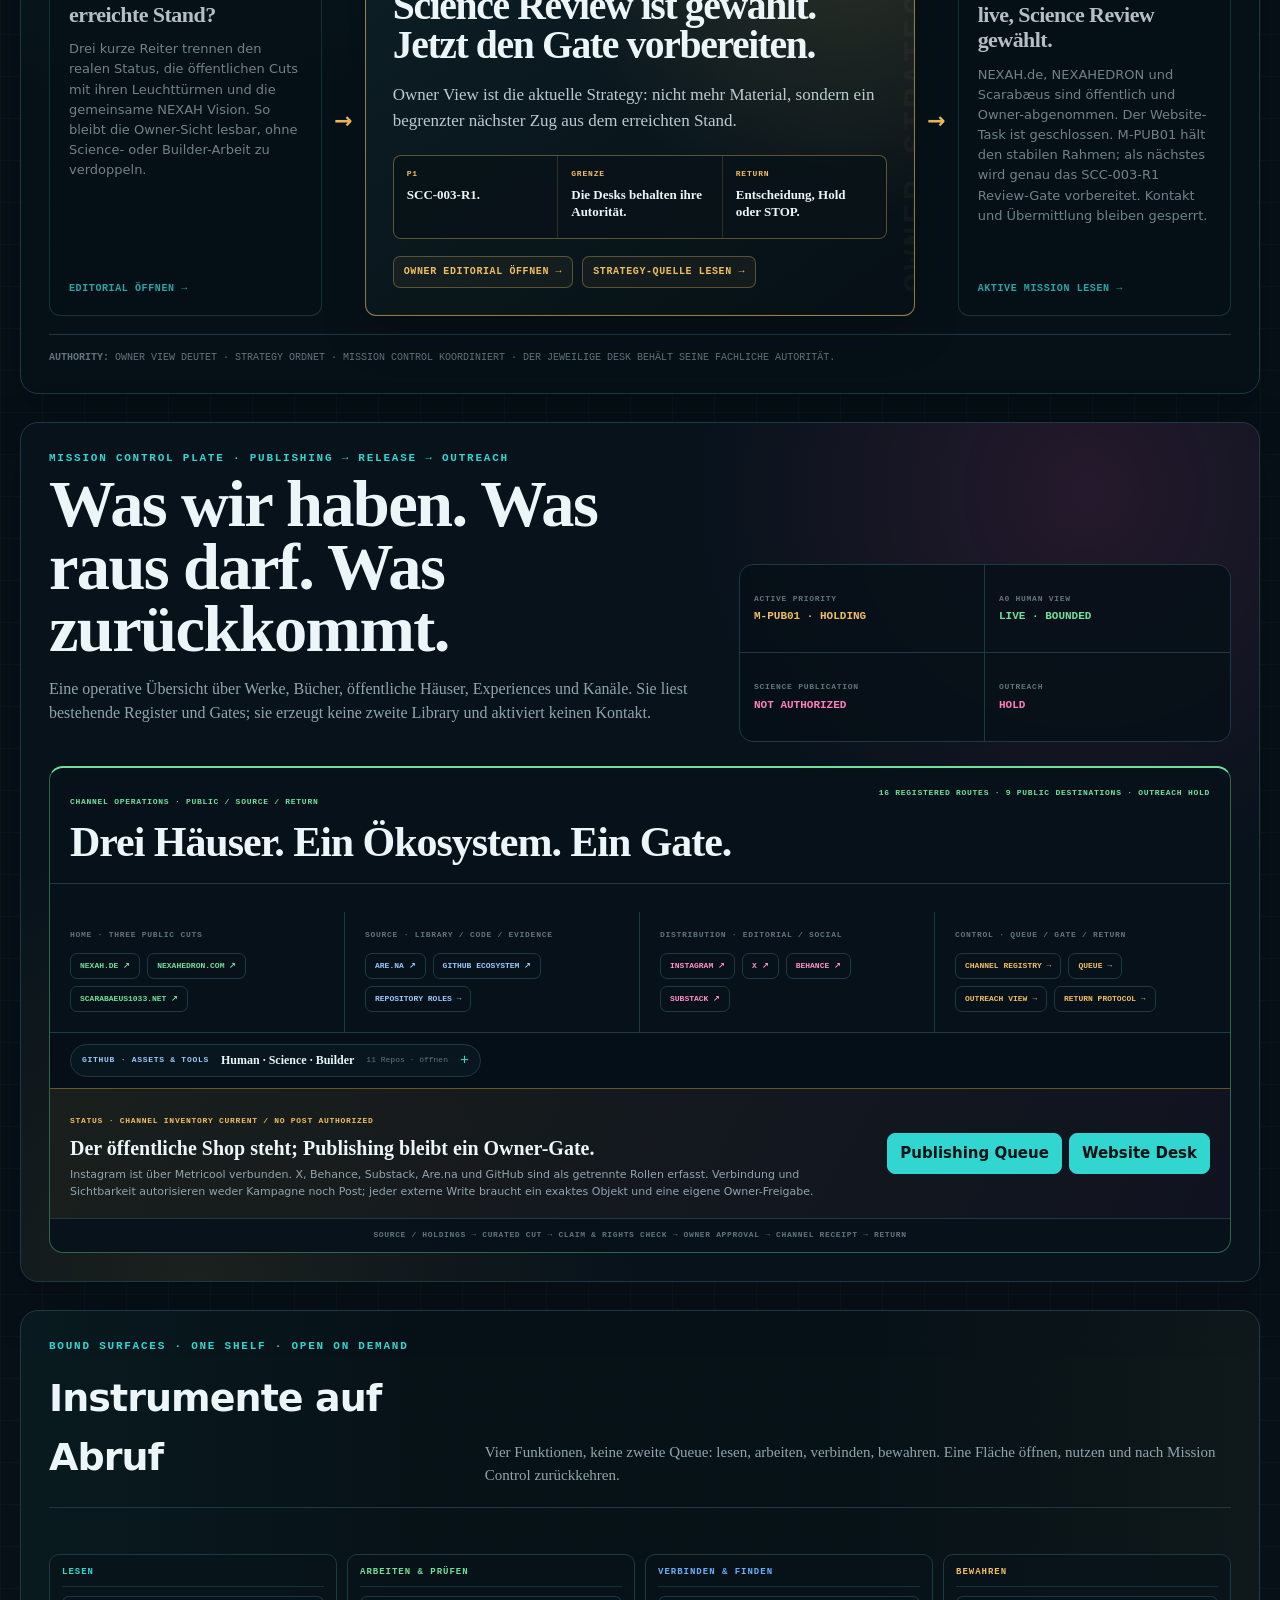
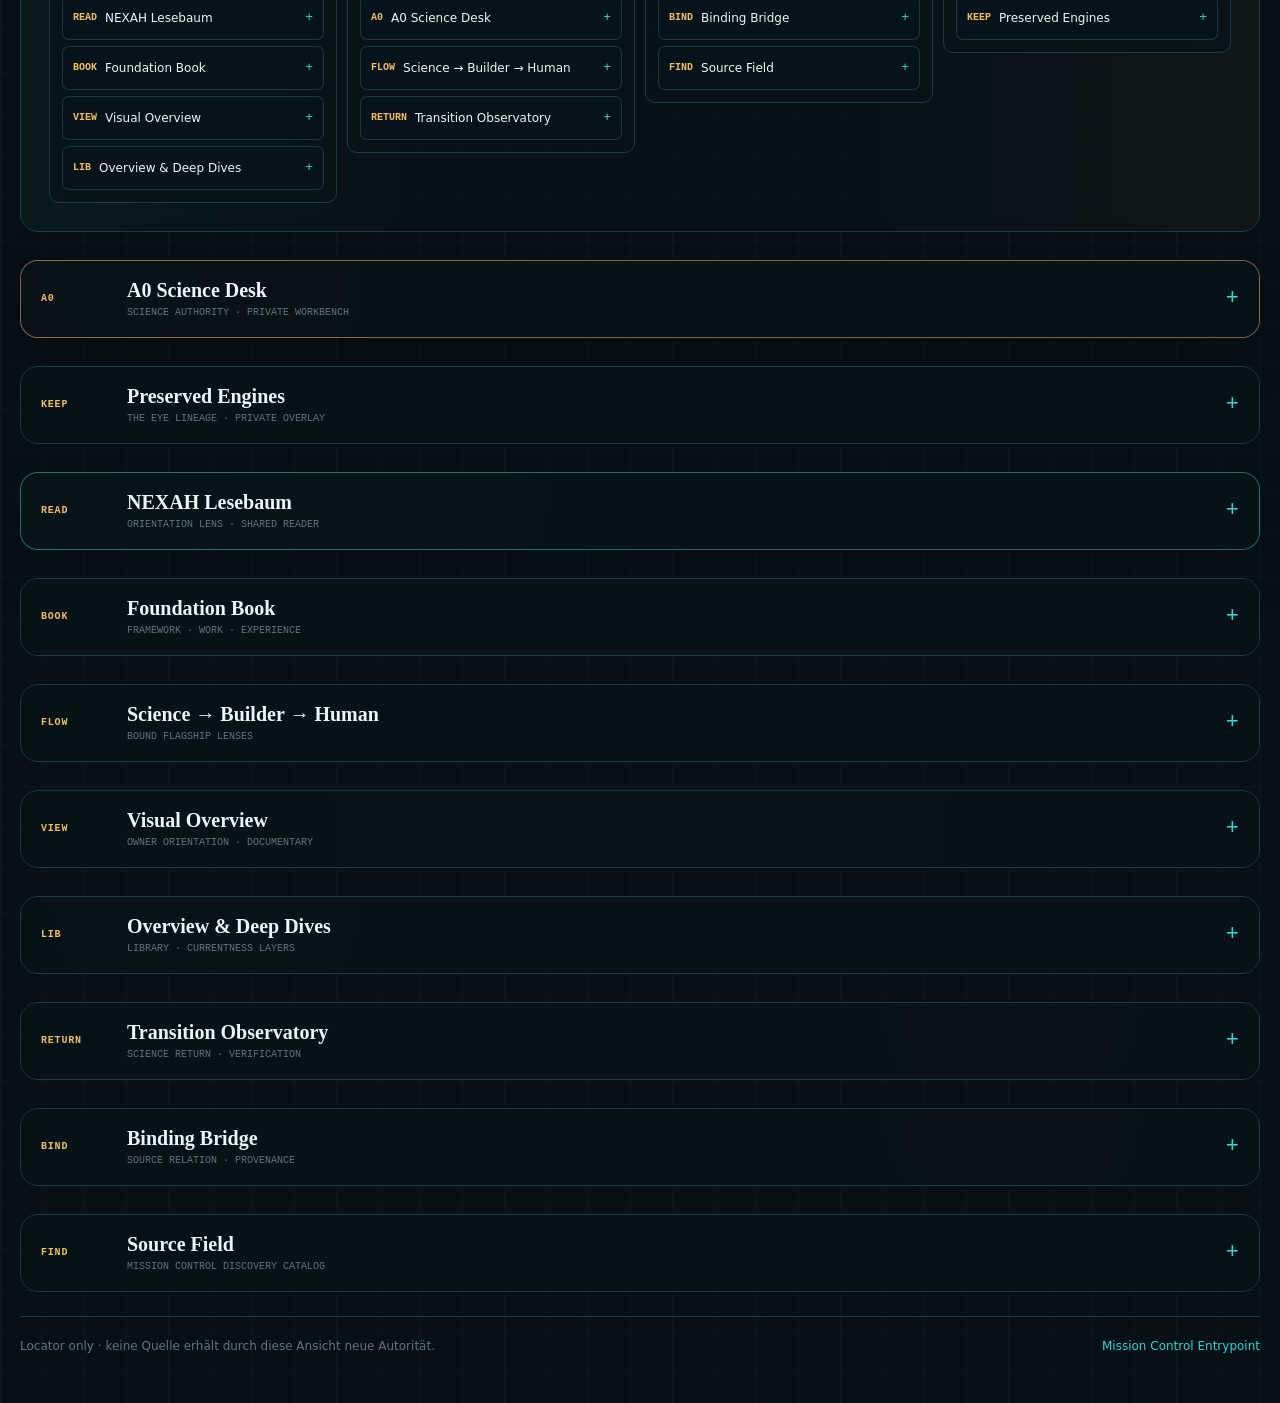
==== commit 1557eeb2: "release(portal): refresh verified source snapshots" ====
--- a/00 EXECUTIVE/NEXAH-Mission-Control/INTERNAL_NAVIGATOR/index.html
+++ b/00 EXECUTIVE/NEXAH-Mission-Control/INTERNAL_NAVIGATOR/index.html
@@ -4,51 +4,142 @@
   <meta charset="utf-8">
   <meta name="viewport" content="width=device-width, initial-scale=1">
   <title>NEXAH Mission Control Navigator</title>
-  <link rel="stylesheet" href="styles.css?v=2026-10-21-the-eye-lineage">
+  <link rel="stylesheet" href="styles.css?v=2026-10-30-a0-binding">
 </head>
 <body>
-  <div class="shell">
+  <div class="shell" id="top">
+    <nav class="command-nav" aria-label="A0 Arbeits- und Mission-Control-Navigation">
+      <a class="command-brand" href="../../../30%20SCIENCE%20LAB/NEXAH-Science-Lab/RESEARCH_PROGRAM_B_MATHEMATICAL_FOUNDATIONS/AXIOM0_QMODE_ORIENTATION_TO_MEASUREMENT_FOUNDATION_PACKAGE_2026-10-01/A0_BOOK/A0_DATA_AND_REGISTERS.html#top"><strong>A0</strong><span>Data &amp; Registers</span></a>
+      <div class="workspace-links" aria-label="A0 Desks">
+        <a class="workspace-science" href="../../../30%20SCIENCE%20LAB/NEXAH-Science-Lab/RESEARCH_PROGRAM_B_MATHEMATICAL_FOUNDATIONS/AXIOM0_QMODE_ORIENTATION_TO_MEASUREMENT_FOUNDATION_PACKAGE_2026-10-01/A0_BOOK/A0_RESEARCH_DESK.html#desk-cabinet"><span>01</span> Science Desk</a>
+        <a class="workspace-builder" href="../../../10%20NEXAH%20CORE/NEXAH/BUILDER/B0_BUILDER_DECK/index.html"><span>02</span> Builder Desk</a>
+        <a class="workspace-control" href="#top" aria-current="page"><span>03</span> Mission Control</a>
+      </div>
+      <div class="command-links">
+        <a href="#action-board" data-section-target="action-board">Aktion</a>
+        <a href="#desk-routes" data-section-target="desk-routes">Routen</a>
+        <a href="#mission-guidance" data-section-target="mission-guidance">Strategy &amp; Vision</a>
+        <a href="#release-outreach-plate" data-section-target="release-outreach-plate">Publishing</a>
+        <a href="#reading-path" data-section-target="reading-path">Lesepfad</a>
+        <a href="#source-field" data-section-target="source-field">Quellen finden</a>
+      </div>
+    </nav>
     <header class="masthead">
       <div>
-        <p class="eyebrow">NEXAH · INTERNAL ORIENTATION INSTRUMENT</p>
+        <p class="eyebrow">A0 · OWNER / STRATEGY VIEW · INTERNAL</p>
         <h1>Mission Control Navigator</h1>
-        <p class="lede">Mission Control liest den gegenwärtigen Stand, bindet ihn an Owner View und Strategy und öffnet daraus die zulässigen Routen in die bestehenden Desks. Die Desks bleiben Arbeitsräume mit eigener Autorität und eigenem Return.</p>
-        <nav class="portal-actions" aria-label="Interne Navigatoren">
-          <a class="button primary" href="#mission-guidance">Owner Return &amp; Strategy</a>
-          <a class="button primary" href="#desk-routes">Desk-Routen öffnen</a>
-          <a class="button primary" href="#reading-path">NEXAH Lesebaum starten</a>
-          <button class="button" id="openAchievementsReader" type="button">Achievements im Reader</button>
-          <a class="button" href="#deep-dives">Overview &amp; Deep Dives</a>
-          <a class="button" href="#bridge">Binding Bridge</a>
-          <a class="button secondary" id="scienceNavigatorLink" href="../../../30%20SCIENCE%20LAB/NEXAH-Science-Lab/SCIENCE_LAB/NAVIGATION/APP/index.html#home" data-file-href="../../../30%20SCIENCE%20LAB/NEXAH-Science-Lab/SCIENCE_LAB/NAVIGATION/APP/index.html">Science Navigator V2.1 öffnen</a>
-        </nav>
-      </div>
-      <aside class="masthead-rail" aria-label="Mission Control Notizzettel">
-        <nav class="owner-postits" aria-label="A0 Science Desk, B0 Builder Deck, Chores und Ideen">
-          <a class="owner-postit owner-postit-a0" href="../../../30%20SCIENCE%20LAB/NEXAH-Science-Lab/RESEARCH_PROGRAM_B_MATHEMATICAL_FOUNDATIONS/AXIOM0_QMODE_ORIENTATION_TO_MEASUREMENT_FOUNDATION_PACKAGE_2026-10-01/A0_BOOK/A0_RESEARCH_DESK.html#desk-cabinet">
-            <small>SCIENCE · RESEARCH DESK</small>
-            <strong>A0 Science Desk</strong>
-            <span>Findings, Protokolle, Papers, Evidenzgrenzen und wissenschaftlicher Return.</span>
+        <p class="lede">Mission Control ist die Owner- und Strategy-Sicht innerhalb von A0. Sie liest den gegenwärtigen Stand und routet daraus in die zuständigen Funktionen. Science Desk und Builder Desk bleiben fachliche Arbeitsräume mit eigener Autorität und eigenem Return.</p>
+        <div class="field-signature" aria-label="Builder, Human Owner und Scarabäus als verbundene Rollen mit getrennten Verantwortungen">
+          <a class="field-role field-role-builder" href="../../../10%20NEXAH%20CORE/NEXAH/BUILDER/B0_BUILDER_DECK/index.html">
+            <small>SYSTEM · BUILD</small><strong>Builder</strong><span>Struktur · Instrument · technischer Return</span>
           </a>
-          <a class="owner-postit owner-postit-b0" href="../../../10%20NEXAH%20CORE/NEXAH/BUILDER/B0_BUILDER_DECK/index.html">
-            <small>SOFTWARE · APPLICATION · USEFULNESS</small>
-            <strong><b>B0</b> Builder Deck</strong>
-            <span>Bestand, Anwendungen, Build-Plan und der kürzeste Weg zu etwas Benutzbarem.</span>
+          <div class="field-bridge" aria-label="Human bridge">
+            <small>HUMAN BRIDGE</small><strong>THooth</strong><span>Owner · Stimme · Entscheidung · Return</span>
+          </div>
+          <a class="field-role field-role-scarab" href="https://www.scarabaeus1033.net/">
+            <small>SCARABÆUS 1033 · WORKSHOP</small><strong>Scarabäus</strong><span>Werk · Experience · Ausdruck</span>
           </a>
-          <a class="owner-postit owner-postit-chores" href="../00_OVERVIEW/CHORES.md" data-source-id="DD-CHORES">
-            <small>MAINTENANCE · NOT ACTIVE</small>
-            <strong>Chores</strong>
-            <span>Gebundene Pflege, Aufräumen und spätere technische Vorbereitung.</span>
-          </a>
-          <a class="owner-postit owner-postit-ideas" href="../REVIEWS/NEXAH_CONVERGENCE_AND_IDEA_LEDGER_2026-10-07.md" data-source-id="DD-IDEAS">
-            <small>PARKING · NO ACTIVATION</small>
-            <strong>Mission Control<br>Notes &amp; Ideas</strong>
-            <span>Gedanken bewahren, Zusammenhänge sehen, noch keinen Auftrag erzeugen.</span>
-          </a>
-        </nav>
+          <p>ONE FIELD · DIFFERENT RESPONSIBILITIES · CONNECTION IS NOT IDENTITY</p>
+        </div>
+        <details class="secondary-routes">
+          <summary>Weitere Instrumente und Vertiefungen</summary>
+          <nav class="portal-actions" aria-label="Weitere interne Instrumente">
+            <button class="button" type="button" data-builder-achievements>Builder Achievements öffnen</button>
+            <a class="button" href="#deep-dives">Overview &amp; Deep Dives</a>
+            <a class="button" href="../REVIEWS/NEXAH_CONVERGENCE_AND_IDEA_LEDGER_2026-10-07.md" data-preview>Idea Ledger · Historie</a>
+            <a class="button" href="#bridge">Binding Bridge</a>
+            <a class="button secondary" id="scienceNavigatorLink" href="../../../30%20SCIENCE%20LAB/NEXAH-Science-Lab/SCIENCE_LAB/NAVIGATION/APP/index.html#home" data-file-href="../../../30%20SCIENCE%20LAB/NEXAH-Science-Lab/SCIENCE_LAB/NAVIGATION/APP/index.html">Science Navigator V2.1 öffnen</a>
+          </nav>
+        </details>
+      </div>
+      <aside class="masthead-rail" aria-label="Verdichtete Desk-Returns">
+        <div class="owner-postits" aria-label="Read-only Live-Status aus Science und Builder">
+          <article class="owner-postit owner-postit-return">
+            <small>LIVE DESK RETURNS · READ-ONLY</small>
+            <strong>Science + Builder</strong>
+            <div class="desk-return-lines">
+              <div class="desk-return-science">
+                <b>A0 Science Desk</b>
+                <span><em>P1</em> SCC-003-R1 review-ready · Reviewer/Human Return und Matryoshka bleiben Science-Horizonte · 0 aktive Runs.</span>
+              </div>
+              <div class="desk-return-builder">
+                <b>B0 Builder Deck</b>
+                <span><em>0 ACTIVE BUILDS</em> Website-Task geschlossen · UDF/Assembly und THE MACHINA/3D bleiben geparkte Projekte.</span>
+              </div>
+            </div>
+            <p>DISPLAY ONLY · DESKS OWN WORK → RETURN → OWNER SELECTS / HOLD</p>
+          </article>
+        </div>
         <div class="truth" id="truth" aria-live="polite">Katalog wird geladen …</div>
       </aside>
     </header>
+
+    <section class="action-board" id="action-board" aria-labelledby="action-board-title">
+      <header class="action-board-head">
+        <div>
+          <p class="eyebrow">01 · ACTION / MISSION BOARD</p>
+          <h2 id="action-board-title">Was jetzt gepusht wird.</h2>
+          <p>Der operative Einstieg von Mission Control: ein Wochenfokus, eine priorisierte Projektübersicht und die Gates vor Review oder Release. Detailtexte und Quellen bleiben im Reader.</p>
+        </div>
+        <div class="action-board-week">
+          <small>WOCHE · 02.–06. NOVEMBER 2026</small>
+          <strong>SCIENCE REVIEW</strong>
+          <span>Ein Review-Gate vorbereiten. Kein paralleler Build, kein Kontakt, kein Versand.</span>
+        </div>
+      </header>
+
+      <div class="action-board-main">
+        <article class="action-push">
+          <span>P1 · PUSH NOW · IMPACT HOCH</span>
+          <h3>SCC-003-R1</h3>
+          <p>Das versiegelte Paket ist review-ready. Mission Control pusht jetzt nur die Entscheidungsreife des Review-Gates.</p>
+          <dl>
+            <div><dt>Jetzt</dt><dd>Reviewer-Profil, exakte Paketrevision und Qualifikationskriterien.</dd></div>
+            <div><dt>STOP</dt><dd>Noch kein Kontakt, keine Übermittlung, keine Publikation.</dd></div>
+            <div><dt>Return</dt><dd>Owner-Gate für Kontakt oder bewusster Hold.</dd></div>
+          </dl>
+          <a href="../00_OVERVIEW/OWNER_VIEW.md" data-preview data-reader-anchor="p1-scc-003-r1-unabhängige-prüfung">P1 im Reader öffnen →</a>
+        </article>
+
+        <div class="action-overview" aria-label="Mission Control Missions">
+          <table>
+            <caption><span>MISSION CONTROL</span> Missions</caption>
+            <thead><tr><th>Prio</th><th>Mission / Projekt</th><th>Impact</th><th>Gate</th><th>MC Push</th></tr></thead>
+            <tbody>
+              <tr class="is-push"><td>P1</td><td><a href="../00_OVERVIEW/OWNER_VIEW.md" data-preview data-reader-anchor="p1-scc-003-r1-unabhängige-prüfung">SCC-003-R1 <span>↗</span></a></td><td>hoch</td><td>vor externem Review</td><td>PUSH NOW</td></tr>
+              <tr><td>P2</td><td><a href="../00_OVERVIEW/OWNER_VIEW.md" data-preview data-reader-anchor="p2-f-a0-26-begrenzter-review-probe">F-A0-26 <span>↗</span></a></td><td>mittel</td><td>Probe ready</td><td>READY NEXT</td></tr>
+              <tr><td>P3</td><td><a href="../00_OVERVIEW/OWNER_VIEW.md" data-preview data-reader-anchor="p3-a0-bl-056-pre-review-abschließen">A0-BL-056 <span>↗</span></a></td><td>mittel</td><td>Pre-Review offen</td><td>PENDING</td></tr>
+              <tr><td>P4</td><td><a href="../00_OVERVIEW/OWNER_VIEW.md" data-preview data-reader-anchor="p4-udf-human-evidence-exit-später">UDF <span>↗</span></a></td><td>potenziell hoch</td><td>Human Gate fehlt</td><td>PENDING</td></tr>
+            </tbody>
+          </table>
+          <p><strong>Release Radar:</strong> PR-007 blockiert · PR-005/006 deferred · PR-008 prepared. M-PUB01 und THE MACHINA bleiben standing/held, nicht aktive Arbeit.</p>
+        </div>
+      </div>
+
+      <details class="action-editorial">
+        <summary>
+          <span>EDITORIAL 01</span>
+          <strong>Wochenausgabe · Science Review</strong>
+          <em>ausklappen +</em>
+        </summary>
+        <div>
+          <p>Die öffentliche Schwelle steht. Diese Woche beginnt kein weiterer Ausbau: Der wichtigste Fortschritt ist ein belastbarer externer Blick auf einen bereits vollständig verpackten Gegenstand.</p>
+          <table>
+            <tbody>
+              <tr><th>Fokus</th><td>Genau ein SCC-003-R1 Review-Gate entscheidungsreif machen.</td></tr>
+              <tr><th>Erfolg am Freitag</th><td>Profil, Paketrevision und Qualifikation sind klar; Kontakt bleibt gesperrt.</td></tr>
+              <tr><th>Nicht diese Woche</th><td>F-A0-26 parallel starten, A0-BL-056 aktivieren, UDF testen oder Outreach beginnen.</td></tr>
+            </tbody>
+          </table>
+          <a href="../00_OVERVIEW/OWNER_VIEW.md" data-preview data-reader-anchor="mission-board-nächste-woche-science-review">Vollständiges Wochenbriefing im Reader →</a>
+        </div>
+      </details>
+
+      <footer class="action-board-links">
+        <a href="../00_OVERVIEW/OWNER_VIEW.md" data-preview data-reader-anchor="mission-pipeline-push-release-pending-hold">Gesamte Mission Pipeline lesen →</a>
+        <a href="../../../30%20SCIENCE%20LAB/NEXAH-Science-Lab/RESEARCH_PROGRAM_B_MATHEMATICAL_FOUNDATIONS/AXIOM0_QMODE_ORIENTATION_TO_MEASUREMENT_FOUNDATION_PACKAGE_2026-10-01/A0_BOOK/A0_RESEARCH_DESK.html#desk-cabinet">Science Desk →</a>
+      </footer>
+    </section>
 
     <section class="mission-guidance" id="mission-guidance" aria-labelledby="mission-guidance-title">
       <div class="guidance-prologue">
@@ -56,49 +147,206 @@
         <h2 id="mission-guidance-title">Erst Sinn. Dann Richtung. Dann Auftrag.</h2>
         <p>Diese Fläche ist die kommentierte Rückgabe von Mission Control an den Human Owner. Sie verdichtet den Bestand, ohne Science, Framework, Builder oder Publishing zu übernehmen. Erst aus dieser Lesart werden die gegenwärtig zulässigen Desk-Routen sichtbar.</p>
       </div>
+      <div class="control-ledger" id="open-maintenance" aria-label="Mission-Control-Statusregister">
+        <a href="../00_OVERVIEW/CHORES.md" data-preview>
+          <span>MAINTENANCE</span>
+          <strong>Clean Desk · 0 offen</strong>
+          <p>Pflegeregeln und geschlossene Arbeiten bleiben im Register; Maintenance ist keine eigene Queue.</p>
+        </a>
+        <div>
+          <span>NÄCHSTE WOCHE · P1</span>
+          <strong>SCC-003-R1 Review-Gate vorbereiten</strong>
+          <p>Kein Kontakt, kein Outreach und keine Forschungsaktivierung ohne weitere Owner-Entscheidung.</p>
+        </div>
+      </div>
       <div class="guidance-sequence" aria-label="Mission-Control-Führung">
         <article>
           <span>01 · OWNER VIEW</span>
           <h3>Was bedeutet der erreichte Stand?</h3>
-          <p>A0 ist als zusammenhängendes Werk und wissenschaftlicher Rahmen sichtbar. Der nächste Fortschritt liegt nicht in mehr Material, sondern in Auswahl, Grenze und lesbarer Rückgabe.</p>
-          <a href="../00_OVERVIEW/OWNER_VIEW.md" data-preview>Owner Return lesen →</a>
+          <p>Drei kurze Reiter trennen den realen Status, die öffentlichen Cuts mit ihren Leuchttürmen und die gemeinsame NEXAH Vision. So bleibt die Owner-Sicht lesbar, ohne Science- oder Builder-Arbeit zu verdoppeln.</p>
+          <a href="owner-editorial.html#status">Editorial öffnen →</a>
         </article>
         <b aria-hidden="true">→</b>
-        <article>
-          <span>02 · STRATEGY</span>
-          <h3>Release-Disziplin vor weiterem Ausbau.</h3>
-          <p>Human, Science und Builder bleiben getrennte Stimmen desselben Werks. Öffentliche und interne Flächen werden gebunden, geprüft und nicht durch eine neue Gesamtarchitektur ersetzt.</p>
-          <a href="../00_OVERVIEW/OWNER_VIEW.md#a0-strategy-assessment-20261018" data-preview>Strategische Einordnung →</a>
+        <article class="guidance-editorial">
+          <span>02 · STRATEGY · OWNER VIEW</span>
+          <h3>Science Review ist gewählt.<br>Jetzt den Gate vorbereiten.</h3>
+          <p class="guidance-editorial-lede">Owner View ist die aktuelle Strategy: nicht mehr Material, sondern ein begrenzter nächster Zug aus dem erreichten Stand.</p>
+          <div class="guidance-editorial-frame" aria-label="Owner-Strategy-Vertrag">
+            <p><small>P1</small><strong>SCC-003-R1.</strong></p>
+            <p><small>GRENZE</small><strong>Die Desks behalten ihre Autorität.</strong></p>
+            <p><small>RETURN</small><strong>Entscheidung, Hold oder STOP.</strong></p>
+          </div>
+          <nav class="guidance-editorial-links" aria-label="Owner Strategy lesen">
+            <a href="owner-editorial.html#vision">Owner Editorial öffnen →</a>
+            <a href="../00_OVERVIEW/OWNER_VIEW.md" data-preview data-reader-anchor="mission-board-nächste-woche-science-review">Strategy-Quelle lesen →</a>
+          </nav>
         </article>
         <b aria-hidden="true">→</b>
         <article>
           <span>03 · MISSION CONTROL</span>
-          <h3>M-PUB01 · A0 Experience live, Gesamtgate offen.</h3>
-          <p>Die kuratierte A0/NEXAHEDRON-Projektion ist öffentlich ausgeliefert. Science Desk, NSN und Mission Control bleiben intern; wissenschaftliche Publikation ist nicht freigegeben. NEXAH- und Scarabæus-Cuts, Rechte, Accessibility, integrierte Source-to-live-Belege und Rollback bleiben Missionsgates.</p>
+          <h3>M-PUB01 · Drei Häuser live, Science Review gewählt.</h3>
+          <p>NEXAH.de, NEXAHEDRON und Scarabæus sind öffentlich und Owner-abgenommen. Der Website-Task ist geschlossen. M-PUB01 hält den stabilen Rahmen; als nächstes wird genau das SCC-003-R1 Review-Gate vorbereitet. Kontakt und Übermittlung bleiben gesperrt.</p>
           <a href="../MISSIONS/M-PUB01_NEXAH_PUBLIC_FIELD.md" data-preview>Aktive Mission lesen →</a>
         </article>
       </div>
       <p class="guidance-boundary"><strong>Authority:</strong> Owner View deutet · Strategy ordnet · Mission Control koordiniert · der jeweilige Desk behält seine fachliche Autorität.</p>
     </section>
 
+    <section class="release-outreach-plate" id="release-outreach-plate" aria-labelledby="release-outreach-title">
+      <div class="release-plate-head">
+        <div>
+          <p class="eyebrow">MISSION CONTROL PLATE · PUBLISHING → RELEASE → OUTREACH</p>
+          <h2 id="release-outreach-title">Was wir haben. Was raus darf. Was zurückkommt.</h2>
+          <p>Eine operative Übersicht über Werke, Bücher, öffentliche Häuser, Experiences und Kanäle. Sie liest bestehende Register und Gates; sie erzeugt keine zweite Library und aktiviert keinen Kontakt.</p>
+        </div>
+        <div class="release-plate-status" aria-label="Aktueller Release-Status">
+          <span><small>ACTIVE PRIORITY</small><strong>M-PUB01 · HOLDING</strong></span>
+          <span><small>A0 HUMAN VIEW</small><strong>LIVE · BOUNDED</strong></span>
+          <span><small>SCIENCE PUBLICATION</small><strong>NOT AUTHORIZED</strong></span>
+          <span><small>OUTREACH</small><strong>HOLD</strong></span>
+        </div>
+      </div>
+
+      <section class="channel-block" aria-labelledby="publishing-channels-title">
+        <header class="channel-block-head">
+          <div>
+            <span>CHANNEL OPERATIONS · PUBLIC / SOURCE / RETURN</span>
+            <h3 id="publishing-channels-title">Drei Häuser. Ein Ökosystem. Ein Gate.</h3>
+          </div>
+          <b>16 REGISTERED ROUTES · 9 PUBLIC DESTINATIONS · OUTREACH HOLD</b>
+        </header>
+        <div class="channel-groups">
+          <section class="channel-group channel-group-live">
+            <h4>HOME · THREE PUBLIC CUTS</h4>
+            <nav aria-label="Öffentliche Websites">
+              <a href="https://nexah.de/">nexah.de ↗</a>
+              <a href="https://nexahedron.com/">nexahedron.com ↗</a>
+              <a href="https://www.scarabaeus1033.net/">scarabaeus1033.net ↗</a>
+            </nav>
+          </section>
+          <section class="channel-group channel-group-source">
+            <h4>SOURCE · LIBRARY / CODE / EVIDENCE</h4>
+            <nav aria-label="Quellen- und Repository-Kanäle">
+              <a href="https://www.are.na/nexah-scarabaeus1031/channels">Are.na ↗</a>
+              <a href="https://github.com/Scarabaeus1031">GitHub Ecosystem ↗</a>
+              <a href="../CURRENT/REPOSITORY_ROLES.csv" data-preview>Repository Roles →</a>
+            </nav>
+          </section>
+          <section class="channel-group channel-group-distribution">
+            <h4>DISTRIBUTION · EDITORIAL / SOCIAL</h4>
+            <nav aria-label="Publishing- und Distributionskanäle">
+              <a href="https://www.instagram.com/scarabaeus1033/">Instagram ↗</a>
+              <a href="https://x.com/Scarabaeus1033">X ↗</a>
+              <a href="https://www.behance.net/Scarabaeus1033">Behance ↗</a>
+              <a href="https://nexah.substack.com/">Substack ↗</a>
+            </nav>
+          </section>
+          <section class="channel-group channel-group-control">
+            <h4>CONTROL · QUEUE / GATE / RETURN</h4>
+            <nav aria-label="Publishing-Steuerung">
+              <a href="../CURRENT/OUTREACH_CHANNELS.csv" data-preview>Channel Registry →</a>
+              <a href="../PUBLISHING/PUBLISHING_QUEUE.md" data-preview>Queue →</a>
+              <a href="../00_OVERVIEW/OUTREACH_VIEW.md" data-preview>Outreach View →</a>
+              <a href="../CURRENT/RETURN_INGESTION_AND_PUBLICATION_BOUNDARY_PROTOCOL.md" data-preview>Return Protocol →</a>
+            </nav>
+          </section>
+        </div>
+        <details class="channel-ecosystem">
+          <summary>
+            <span>GITHUB · ASSETS &amp; TOOLS</span>
+            <strong>Human · Science · Builder</strong>
+            <em>11 Repos · öffnen</em>
+          </summary>
+          <div class="channel-ecosystem-grid">
+            <article>
+              <small>HUMAN · VOICE / EXPERIENCE / CUSTODY</small>
+              <h4>Experience · Codex · Private</h4>
+              <p>NEXAH Experience ist die öffentliche und intellektuelle Human-Heimat. NEXAH-CODEX bleibt als gefrorenes Scarabæus-/Human-Archiv erhalten. Private Owner-Repositories halten Entscheidung und persönliche System-Custody; sie sind keine öffentlichen Fachkanäle.</p>
+              <nav>
+                <a href="https://github.com/Scarabaeus1031/NEXAH-Experience">Experience ↗</a>
+                <a href="https://github.com/Scarabaeus1033/NEXAH-CODEX">NEXAH-CODEX ↗</a>
+                <a href="../../../40%20EXPERIENCE%20PRODUCTION/NEXAH-Experience/dist/index.html">NEXAH lokal</a>
+              </nav>
+            </article>
+            <article>
+              <small>SCIENCE · EVIDENCE &amp; DATA</small>
+              <h4>Science Lab · Core Research</h4>
+              <p>Lab Register, A0-Pakete, Results, Run Contracts und der Science Navigator / Source Graph bleiben wissenschaftliche Container. NEXAH Core hält zusätzlich Framework-, Semantik- und Forschungsbestand; Quellenlage ist nicht automatisch Evidenz.</p>
+              <nav>
+                <a href="https://github.com/Scarabaeus1031/NEXAH-Science-Lab">Repository ↗</a>
+                <a href="https://github.com/Scarabaeus1031/NEXAH">NEXAH Core ↗</a>
+                <a class="channel-a0" href="../../../30%20SCIENCE%20LAB/NEXAH-Science-Lab/RESEARCH_PROGRAM_B_MATHEMATICAL_FOUNDATIONS/AXIOM0_QMODE_ORIENTATION_TO_MEASUREMENT_FOUNDATION_PACKAGE_2026-10-01/A0_BOOK/A0_DATA_AND_REGISTERS.html#top">A0 Data &amp; Registers</a>
+                <a href="../../../30%20SCIENCE%20LAB/NEXAH-Science-Lab/SCIENCE_LAB/NAVIGATION/APP/index.html#home">Science Navigator</a>
+              </nav>
+            </article>
+            <article>
+              <small>BUILDER · EXECUTION &amp; DELIVERY</small>
+              <h4>B0 · ORION · NEXAHEDRON</h4>
+              <p>Der Builder Deck routet Werkzeuge und Anwendungen; ORION hält den zertifizierten Prozessor; NEXAHEDRON und das Control Portal liefern begrenzte Human-facing Implementierungen. Kein Repository steht für das Ganze.</p>
+              <nav>
+                <a href="https://github.com/Scarabaeus1031/NEXAH-ORION">ORION ↗</a>
+                <a href="https://github.com/Scarabaeus1031/NEXAHEDRON">NEXAHEDRON ↗</a>
+                <a href="https://github.com/Scarabaeus1031/NEXAH-Control-Portal">Control Portal ↗</a>
+                <a href="../../../10%20NEXAH%20CORE/NEXAH/BUILDER/B0_BUILDER_DECK/index.html">Builder Desk</a>
+              </nav>
+            </article>
+          </div>
+          <p class="channel-ecosystem-boundary">Human entscheidet und trägt · Science prüft Evidenz · Builder implementiert · Repository → fachlicher Container → freigegebener Cut → Channel. Ein GitHub-Link ist Quellenzugang, keine wissenschaftliche Promotion und keine Outreach-Aktivierung.</p>
+        </details>
+        <div class="channel-gate">
+          <div>
+            <span>STATUS · CHANNEL INVENTORY CURRENT / NO POST AUTHORIZED</span>
+            <strong>Der öffentliche Shop steht; Publishing bleibt ein Owner-Gate.</strong>
+            <p>Instagram ist über Metricool verbunden. X, Behance, Substack, Are.na und GitHub sind als getrennte Rollen erfasst. Verbindung und Sichtbarkeit autorisieren weder Kampagne noch Post; jeder externe Write braucht ein exaktes Objekt und eine eigene Owner-Freigabe.</p>
+          </div>
+          <nav aria-label="Owner-Gate und Builder-Desk">
+            <a class="button primary" href="../PUBLISHING/PUBLISHING_QUEUE.md" data-preview>Publishing Queue</a>
+            <a class="button" href="../../../10%20NEXAH%20CORE/NEXAH/BUILDER/B0_BUILDER_DECK/public-field.html">Website Desk</a>
+          </nav>
+        </div>
+        <p class="channel-flow">SOURCE / HOLDINGS → CURATED CUT → CLAIM &amp; RIGHTS CHECK → OWNER APPROVAL → CHANNEL RECEIPT → RETURN</p>
+      </section>
+    </section>
+
     <section class="desk-routes" id="desk-routes" aria-labelledby="desk-routes-title">
       <div class="section-head route-head">
         <div>
-          <p class="eyebrow">AUTHORIZED EXITS · EXISTING DESK IDENTITIES</p>
+          <p class="eyebrow">OWNER ROUTES · CURRENT STRATEGY · AUTHORIZED EXITS</p>
           <h2 id="desk-routes-title">Welche Wege sich aus der Lage öffnen</h2>
         </div>
-        <p>Die Desks sind keine zweite Inhaltsordnung. Sie sind typisierte Ausgänge aus der strategischen Lesart: offen, mitführend, nachgelagert oder gehalten — jeweils mit Grenze und erwartetem Return.</p>
+        <p>Das ist die operative Vorderseite von Mission Control: deine gegenwärtigen Wege, ihre Grenze und der erwartete Return. Der Bestand folgt erst danach.</p>
+      </div>
+
+      <div class="route-command-strip" aria-label="Vision, aktuelle Strategy und nächste Owner-Entscheidung">
+        <article>
+          <span>VISION</span>
+          <strong>Orientierung vor Entscheidung.</strong>
+          <p>NEXAH macht Herkunft, Cut, Veränderung, Verlust, Evidenzgrenze und Human Authority sichtbar.</p>
+          <a href="owner-editorial.html#vision">Vision öffnen →</a>
+        </article>
+        <article>
+          <span>NEXT WEEK · SCIENCE REVIEW</span>
+          <strong>Review statt weiterer Build.</strong>
+          <p>P1 ist SCC-003-R1. F-A0-26 und A0-BL-056 sind die nachgeordneten Science-Exits; UDF folgt später als Human-Evidence-Kandidat. Keine parallelen Aufträge.</p>
+            <a href="../00_OVERVIEW/OWNER_VIEW.md" data-preview data-reader-anchor="mission-board-nächste-woche-science-review">Wochenfokus &amp; Mission Pipeline lesen →</a>
+        </article>
+        <article class="route-command-decision">
+          <span>P1 · NÄCHSTE AKTION</span>
+          <strong>SCC-003-R1 Review-Gate vorbereiten.</strong>
+          <p>Reviewer-Profil, exakte Paketrevision und Qualifikation vorbereiten; kein Kontakt, kein Versand und keine Aktivierung.</p>
+          <a href="../../../30%20SCIENCE%20LAB/NEXAH-Science-Lab/RESEARCH_PROGRAM_B_MATHEMATICAL_FOUNDATIONS/AXIOM0_QMODE_ORIENTATION_TO_MEASUREMENT_FOUNDATION_PACKAGE_2026-10-01/A0_BOOK/A0_RESEARCH_DESK.html#desk-cabinet">Science Desk →</a>
+        </article>
       </div>
 
       <div class="route-stack">
-        <details class="desk-route route-open" open>
+        <details class="desk-route">
           <summary>
-            <span class="route-state">JETZT GEÖFFNET</span>
+            <span class="route-state">AUSGELIEFERT</span>
             <strong>Öffentliche Schwelle</strong>
             <em>Desk 07 · Publishing</em>
           </summary>
           <div class="route-body">
-            <p class="route-reading">A0 besitzt genügend zusammenhängendes Material für eine begrenzte öffentliche Form. Der Auftrag ist jetzt Auswahl, Trennung, Prüfung und wahrheitsgemäße Freigabe — nicht die Vergrößerung des Korpus.</p>
+            <p class="route-reading">Die begrenzte öffentliche Form ist ausgeliefert: drei Häuser stehen, der nexah.de-Fünf-Punkte-Pass ist geschlossen. Publishing bleibt für einzelne spätere Objekte verfügbar, ist aber nicht der nächste automatische Auftrag.</p>
             <dl>
               <div><dt>Öffnet</dt><dd>Public Field · Release Gate · Rechte · Abhängigkeiten · Rollback</dd></div>
               <div><dt>Grenze</dt><dd>Keine Quellwissenschaft reparieren, keine Claim Boundary abschwächen.</dd></div>
@@ -111,18 +359,18 @@
           </div>
         </details>
 
-        <details class="desk-route route-supporting">
+        <details class="desk-route route-supporting route-priority route-open" open>
           <summary>
-            <span class="route-state">MITFÜHREND</span>
+            <span class="route-state">AUSWAHLKANDIDAT · NICHT AKTIV</span>
             <strong>Wissenschaftliche Rückbindung</strong>
             <em>Desk 05 · Science Lab</em>
           </summary>
           <div class="route-body">
-            <p class="route-reading">Der öffentliche Weg darf die wissenschaftliche Grenze nicht überschreiben. A0 Research Desk, Findings, Protokolle und Claim Boundaries bleiben deshalb als Quellenautorität angebunden, ohne einen neuen Research-Zyklus zu öffnen.</p>
+            <p class="route-reading">SCC-003-R1 ist der reifste nächste Kandidat: ein versiegeltes Review-Paket für Beweis, Gegenbeispiel und Prior Art. Die Owner-Auswahl würde zunächst nur Reviewer-Benennung und exakte Paketbindung erlauben; A0-BL-056 bleibt offen, aber nicht aktiv.</p>
             <dl>
-              <div><dt>Öffnet</dt><dd>A0 Science Desk · Evidence · Findings · Papers · Protocols</dd></div>
-              <div><dt>Grenze</dt><dd>Structure Freeze · 0 aktive Research-Zyklen · keine neue Behauptung.</dd></div>
-              <div><dt>Return</dt><dd>Belegte Aussagegrenze, vorhandener Befund oder wissenschaftlicher STOP.</dd></div>
+              <div><dt>Öffnet</dt><dd>Owner-Prüfung von SCC-003-R1 · Reviewer-Qualifikation · exakte Paketbindung</dd></div>
+              <div><dt>Grenze</dt><dd>0 aktive Research-Zyklen · kein Kontakt · keine Übermittlung · keine neue Behauptung.</dd></div>
+              <div><dt>Return</dt><dd>Auswahl, bewusster Hold oder begründeter STOP.</dd></div>
             </dl>
             <nav class="route-actions" aria-label="Science route">
               <a class="button primary" href="../../../30%20SCIENCE%20LAB/NEXAH-Science-Lab/RESEARCH_PROGRAM_B_MATHEMATICAL_FOUNDATIONS/AXIOM0_QMODE_ORIENTATION_TO_MEASUREMENT_FOUNDATION_PACKAGE_2026-10-01/A0_BOOK/A0_RESEARCH_DESK.html#desk-cabinet">A0 Science Desk</a>
@@ -133,7 +381,7 @@
 
         <details class="desk-route route-supporting">
           <summary>
-            <span class="route-state">MITFÜHREND</span>
+            <span class="route-state">LIVE · STEHEND</span>
             <strong>Erfahrbare Form</strong>
             <em>Desk 06 · Experience</em>
           </summary>
@@ -189,7 +437,7 @@
       </div>
 
       <details class="desk-directory">
-        <summary>Alle zehn Desk-Exits und ihre Rückkehrlogik <span>01–10</span></summary>
+        <summary>Legacy Desk Map · Custody und Rückkehrlogik <span>01–10</span></summary>
         <div class="desk-directory-grid">
           <div><b>01</b><strong>The EYE</strong><small>Entscheidung → 02</small></div>
           <div><b>02</b><strong>Mission Control</strong><small>Auftrag → Delivery Desk</small></div>
@@ -202,15 +450,15 @@
           <div><b>09</b><strong>Scarabæus1033</strong><small>Werk → 07 / 08 nur separat</small></div>
           <div><b>10</b><strong>Incoming</strong><small>Custody → Source Owner</small></div>
         </div>
-        <p class="desk-directory-note">Die vollständigen Authority-, STOP- und Handoff-Regeln bleiben im bestehenden Desk UX Operating Guide maßgeblich.</p>
+        <p class="desk-directory-note">Historische Codes bleiben für Custody und Handoffs stabil. Sie sind keine zehn aktiven Owner-Queues. Mission Control routet intern; Science Desk und Builder Desk bleiben die sichtbaren fachlichen Arbeitsräume.</p>
       </details>
     </section>
 
     <section class="surface-cabinet" id="surface-cabinet" aria-labelledby="surface-cabinet-title">
       <div>
-        <p class="eyebrow">BOUND SURFACES · OPEN ON DEMAND</p>
-        <h2 id="surface-cabinet-title">Bestand und Instrumente</h2>
-        <p>Die Routen oben führen. Hier bleibt der vollständige Arbeitsbestand erhalten: Desks, Lesepfade, Bücher, Ansichten, Returns, Bindings und Quellen. Jede Fläche öffnet sich einzeln und schließt wieder in Mission Control zurück.</p>
+        <p class="eyebrow">BOUND SURFACES · ONE SHELF · OPEN ON DEMAND</p>
+        <h2 id="surface-cabinet-title">Instrumente auf Abruf</h2>
+        <p>Vier Funktionen, keine zweite Queue: lesen, arbeiten, verbinden, bewahren. Eine Fläche öffnen, nutzen und nach Mission Control zurückkehren.</p>
       </div>
       <nav class="surface-index" id="surfaceIndex" aria-label="Arbeitsflächen öffnen"></nav>
     </section>
@@ -276,23 +524,30 @@
     <section class="reading-path" id="reading-path" aria-labelledby="reading-path-title">
       <div class="reading-path-intro">
         <div>
-          <p class="eyebrow">START HERE · EMPFOHLENER EINSTIEG</p>
-          <h2 id="reading-path-title">NEXAH Lesebaum</h2>
-          <p class="reading-path-lede">Eine Grundbeschreibung führt zu den gemeinsamen Achievements. Danach vertiefen Owner, Human, Science und Builder denselben Bestand aus vier klar getrennten Perspektiven.</p>
+          <p class="eyebrow">CURRENT ORIENTATION · CURATED READING TREE</p>
+          <h2 id="reading-path-title">Wenige Türen. Klare Quellen.</h2>
+          <p class="reading-path-lede">Oben stehen nur Zweck, aktueller Stand und gegenwärtige Richtung. Darunter bleiben vier Hauptstränge: Grundbeschreibung, Human, Science und Builder. Inventare, Handbooks, Toolboxes und Einzelbelege öffnen sich erst innerhalb des zuständigen Strangs.</p>
         </div>
         <button class="path-start" id="startMasterPath" type="button">
-          <small>01 · BEGINNEN MIT</small>
-          <strong>NEXAH Grundbeschreibung</strong>
+          <small>01 · MISSION · CONTROLLING PURPOSE</small>
+          <strong>NEXAH Mission Statement</strong>
           <span>Im internen Reader öffnen →</span>
         </button>
       </div>
       <div class="reading-path-logic" aria-label="Logik des Lesepfads">
-        <span>Was ist NEXAH?</span><b>→</b><span>Was wurde erreicht?</span><b>→</b><span>Was gilt?</span><b>→</b><span>Wozu?</span><b>→</b><span>Was trägt?</span><b>→</b><span>Was ist gebaut?</span>
-      </div>
-      <nav class="path" id="masterPath" aria-label="Sechs Stationen des NEXAH Lesebaums">
+        <span>Wozu existiert NEXAH?</span><b>→</b><span>Was steht heute?</span><b>→</b><span>Was zählt jetzt?</span><b>→</b><span>Welche Quelle brauche ich?</span>
+      </div>
+      <nav class="path path-current" id="masterPath" aria-label="Drei aktuelle Stationen des NEXAH Lesebaums">
         <p class="path-loading">Lesepfad wird geladen …</p>
       </nav>
-      <p class="reading-path-boundary">Orientierungsfolge · Dokumente öffnen im internen Reader · Detailbibliothek und Source Field folgen darunter.</p>
+      <details class="reading-sources">
+        <summary><span>VIER HAUPTSTRÄNGE</span><strong>Grundbeschreibung · Human · Science · Builder</strong><b>öffnen +</b></summary>
+        <p>Jeder Strang besitzt einen Einstieg. Detaildokumente bleiben als Quellen, Spezifikationen, Inventare oder Provenienz dahinter erhalten und erscheinen nicht mehr als gleichrangige Hauptseiten.</p>
+        <nav class="path path-sources" id="sourceReadingPath" aria-label="Vertiefungsquellen des NEXAH Lesebaums">
+          <p class="path-loading">Quellen werden geladen …</p>
+        </nav>
+      </details>
+      <p class="reading-path-boundary">CURRENT TOP: MISSION · REAL STATUS · OWNER STRATEGY · darunter Source Reader und Provenienz.</p>
     </section>
 
     <section class="a1-section" id="book" aria-labelledby="a1-title">
@@ -331,8 +586,9 @@
         <div><span>SOURCE</span><strong>Evidence return</strong><small>subjects remain metadata · claims remain bounded</small></div>
       </div>
       <nav class="portal-actions" aria-label="Current flagship links">
-        <a class="button primary" href="../00_OVERVIEW/BUILDER_STATUS_REPORT.html">Builder View öffnen</a>
-        <a class="button primary" href="../../../30%20SCIENCE%20LAB/NEXAH-Science-Lab/RESEARCH_PROGRAM_B_MATHEMATICAL_FOUNDATIONS/AXIOM0_QMODE_ORIENTATION_TO_MEASUREMENT_FOUNDATION_PACKAGE_2026-10-01/A0_BOOK/A0_RESEARCH_DESK.html">A0 Science Desk öffnen</a>
+        <button class="button primary" type="button" data-builder-achievements>Builder Achievements öffnen</button>
+        <a class="button primary" href="../00_OVERVIEW/SCIENCE_STATUS_REPORT.html">Science Status öffnen</a>
+        <a class="button" href="../../../30%20SCIENCE%20LAB/NEXAH-Science-Lab/RESEARCH_PROGRAM_B_MATHEMATICAL_FOUNDATIONS/AXIOM0_QMODE_ORIENTATION_TO_MEASUREMENT_FOUNDATION_PACKAGE_2026-10-01/A0_BOOK/A0_RESEARCH_DESK.html">A0 Science Desk öffnen</a>
         <a class="button" href="../../../30%20SCIENCE%20LAB/NEXAH-Science-Lab/RESEARCH_PROGRAM_B_MATHEMATICAL_FOUNDATIONS/AXIOM0_QMODE_ORIENTATION_TO_MEASUREMENT_FOUNDATION_PACKAGE_2026-10-01/A0_BOOK/A0_SCIENTIFIC_POSITION_REPORT.html">Wo steht NEXAH wissenschaftlich?</a>
         <a class="button" href="../../../30%20SCIENCE%20LAB/NEXAH-Science-Lab/RESEARCH_PROGRAM_B_MATHEMATICAL_FOUNDATIONS/AXIOM0_QMODE_ORIENTATION_TO_MEASUREMENT_FOUNDATION_PACKAGE_2026-10-01/A0_BOOK/A0_ORIENTATION_CONTROLLER_BENCH.html">OCB v0.11 öffnen</a>
         <a class="button" href="../../../30%20SCIENCE%20LAB/NEXAH-Science-Lab/RESEARCH_PROGRAM_B_MATHEMATICAL_FOUNDATIONS/AXIOM0_QMODE_ORIENTATION_TO_MEASUREMENT_FOUNDATION_PACKAGE_2026-10-01/100_A0_ORIENTATION_CONTROLLER_BENCH_GAP_REGISTER_2026-10-16.md" data-preview>OCB Gap Register</a>
@@ -438,35 +694,43 @@
       <section class="explorer" id="source-field" aria-labelledby="explorer-title">
         <div class="section-head explorer-head">
           <div>
-            <p class="eyebrow">SOURCE FIELD</p>
-            <h2 id="explorer-title">Quellen und Instrumente</h2>
+            <p class="eyebrow">SOURCE FIELD · DELTA TO NSN</p>
+            <h2 id="explorer-title">Was ist gebunden? Was braucht Entscheidung?</h2>
           </div>
           <div class="counts" id="counts"></div>
         </div>
-
-        <div class="controls">
-          <label class="search-label">
-            <span>Suche</span>
-            <input id="search" type="search" placeholder="Titel, Quelle, Rolle, Pfad …" autocomplete="off">
-          </label>
-          <label><span>Typ</span><select id="kindFilter"><option value="">Alle Typen</option></select></label>
-          <label><span>Repository</span><select id="repoFilter"><option value="">Alle Repositories</option></select></label>
-          <label><span>Navigator-Bindung</span><select id="bindingFilter"><option value="">Alle Bindungen</option></select></label>
-          <label><span>Review-Klasse</span><select id="eligibilityFilter"><option value="">Alle Review-Klassen</option></select></label>
-          <label><span>Priorität</span><select id="priorityFilter"><option value="">Alle Prioritäten</option></select></label>
-          <label><span>Themenbahn</span><select id="themeFilter"><option value="">Alle Themen</option></select></label>
-        </div>
-        <div class="chips" id="categoryFilters" aria-label="Kategorien"></div>
-
-        <div class="workspace">
-          <div>
-            <p class="result-line" id="resultLine"></p>
-            <div class="cards" id="cards"></div>
-          </div>
-          <aside class="detail" id="detail">
-            <p class="detail-empty">Wähle eine Quelle. Hier erscheinen Rolle, Status, Provenienz und Vorschau.</p>
-          </aside>
-        </div>
+        <p class="source-delta-lede">Das Source Field bleibt das breite repositoryübergreifende Fund- und Anti-Duplikationsfeld. Vorne steht nur das operative Delta zum Science Navigator; Dateien ohne erwartete Einzelidentität sind kein offener NSN-Fehler.</p>
+        <div class="source-delta" id="sourceDelta" aria-live="polite"><p class="path-loading">Delta wird berechnet …</p></div>
+
+        <details class="source-inventory" id="sourceInventory">
+          <summary><span><small>FULL INVENTORY · BACKSTAGE</small><strong>Vollständiges Locator-Feld öffnen</strong></span><b>Suche · Filter · 1.920 Locators</b></summary>
+          <div class="source-inventory-body">
+            <div class="controls">
+              <label class="search-label">
+                <span>Suche</span>
+                <input id="search" type="search" placeholder="Titel, Quelle, Rolle, Pfad …" autocomplete="off">
+              </label>
+              <label><span>Typ</span><select id="kindFilter"><option value="">Alle Typen</option></select></label>
+              <label><span>Repository</span><select id="repoFilter"><option value="">Alle Repositories</option></select></label>
+              <label><span>Navigator-Bindung</span><select id="bindingFilter"><option value="">Alle Bindungen</option></select></label>
+              <label><span>Review-Klasse</span><select id="eligibilityFilter"><option value="">Alle Review-Klassen</option></select></label>
+              <label><span>Priorität</span><select id="priorityFilter"><option value="">Alle Prioritäten</option></select></label>
+              <label><span>Themenbahn</span><select id="themeFilter"><option value="">Alle Themen</option></select></label>
+            </div>
+            <div class="chips" id="categoryFilters" aria-label="Kategorien"></div>
+
+            <div class="workspace">
+              <div>
+                <p class="result-line" id="resultLine"></p>
+                <div class="cards" id="cards"></div>
+              </div>
+              <aside class="detail" id="detail">
+                <p class="detail-empty">Wähle eine Quelle. Hier erscheinen Rolle, Status, Provenienz und Vorschau.</p>
+              </aside>
+            </div>
+          </div>
+        </details>
+        <p class="source-delta-boundary"><strong>Boundary:</strong> Diese Ansicht gruppiert vorhandene Locators. Sie nimmt keine Quelle in den NSN auf und erzeugt keine Identität, Relation, Evidenzpromotion oder Aktivierung.</p>
       </section>
     </main>
 
@@ -484,9 +748,9 @@
     <div id="previewBody" class="preview-body"></div>
   </dialog>
 
-  <script src="catalog.internal.js?v=2026-10-12-reading-tree-v1"></script>
-  <script src="reader.internal.js?v=2026-10-12-reading-tree-v1"></script>
-  <script src="app.js?v=2026-10-21-the-eye-lineage"></script>
+  <script src="catalog.internal.js?v=2026-10-30-delta-nsn"></script>
+  <script src="reader.internal.js?v=2026-10-30-delta-nsn"></script>
+  <script src="app.js?v=2026-10-30-delta-nsn"></script>
   <script src="../../../public-cut.js"></script>
 </body>
 </html>
--- a/00 EXECUTIVE/NEXAH-Mission-Control/INTERNAL_NAVIGATOR/styles.css
+++ b/00 EXECUTIVE/NEXAH-Mission-Control/INTERNAL_NAVIGATOR/styles.css
@@ -34,7 +34,51 @@
 button, input, select { font: inherit; }
 button, select, input { color: var(--ink); }
 
-.shell { width: min(1500px, calc(100% - 40px)); margin: 0 auto; padding: 36px 0 28px; }
+.shell { width: min(1500px, calc(100% - 40px)); margin: 0 auto; padding: 122px 0 28px; }
+.command-nav {
+  position: fixed;
+  top: 0;
+  left: 50%;
+  width: min(1500px, calc(100% - 40px));
+  z-index: 40;
+  display: grid;
+  grid-template-columns: auto 1fr;
+  gap: 7px 22px;
+  align-items: center;
+  margin: 0;
+  padding: 11px 14px;
+  transform: translateX(-50%);
+  border: 1px solid rgba(239,189,98,.34);
+  border-top: 0;
+  background:
+    linear-gradient(90deg,rgba(49,214,208,.055),transparent 28%,transparent 72%,rgba(237,114,182,.055)),
+    rgba(4,12,17,.95);
+  box-shadow: 0 14px 38px rgba(0,0,0,.34), inset 0 -1px rgba(239,189,98,.16);
+  backdrop-filter: blur(16px);
+}
+.command-brand { display: flex; gap: 9px; align-items: baseline; padding:7px 9px; color: var(--ink); border:1px solid rgba(239,189,98,.36); background:rgba(239,189,98,.055); text-decoration: none; }
+.command-brand:hover { color: var(--amber); text-decoration: none; }
+.command-brand strong { color:var(--amber); font: 800 15px/1 Georgia,"Times New Roman",serif; letter-spacing: .13em; }
+.command-brand span { color: var(--amber); font: 800 8px/1.2 ui-monospace,monospace; letter-spacing: .1em; text-transform: uppercase; }
+.workspace-links { display:flex; justify-content:flex-end; gap:4px; min-width:0; overflow-x:auto; }
+.workspace-links a { display:flex; align-items:center; gap:7px; padding:8px 10px; color:var(--muted); border:1px solid transparent; font:800 8px/1.2 ui-monospace,monospace; letter-spacing:.075em; text-transform:uppercase; white-space:nowrap; }
+.workspace-links a span { opacity:.7; }
+.workspace-links a:hover { color:var(--ink); border-color:currentColor; text-decoration:none; }
+.workspace-links .workspace-science { color:#64dce2; }
+.workspace-links .workspace-builder { color:#9fe28c; }
+.workspace-links .workspace-control { color:#f0c66f; }
+.workspace-links a[aria-current="page"] { background:linear-gradient(180deg,rgba(239,189,98,.05),rgba(239,189,98,.14)); border-color:rgba(239,189,98,.48); box-shadow:inset 0 -2px var(--amber),0 0 18px rgba(239,189,98,.12); text-shadow:0 0 10px rgba(239,189,98,.62); }
+.command-links { grid-column:1 / -1; display:flex; justify-content:center; gap:3px; padding-top:7px; border-top:1px solid rgba(239,189,98,.16); }
+.command-links a { position: relative; padding: 8px 10px 10px; color: var(--muted); font: 800 8px/1.2 ui-monospace,monospace; letter-spacing: .08em; text-transform: uppercase; white-space: nowrap; transition: color .18s ease, background .18s ease, box-shadow .18s ease; }
+.command-links a:hover,.command-links a:focus-visible { color: var(--ink); background: rgba(239,189,98,.09); text-decoration: none; outline: 1px solid rgba(239,189,98,.35); }
+.command-links a[aria-current="page"] { color: #eaffff; background: linear-gradient(180deg,rgba(49,214,208,.05),rgba(49,214,208,.14)); box-shadow: inset 0 -2px var(--cyan), 0 7px 22px rgba(49,214,208,.13); text-shadow: 0 0 12px rgba(49,214,208,.78); }
+.command-links a[data-section-target="release-outreach-plate"][aria-current="page"] { background: linear-gradient(180deg,rgba(237,114,182,.04),rgba(237,114,182,.15)); box-shadow: inset 0 -2px var(--magenta), 0 7px 22px rgba(237,114,182,.15); text-shadow: 0 0 12px rgba(237,114,182,.78); }
+#action-board,
+#mission-guidance,
+#desk-routes,
+#release-outreach-plate,
+#reading-path,
+#source-field { scroll-margin-top: 156px; }
 .masthead { display: grid; grid-template-columns: 1fr auto; gap: 30px; align-items: end; padding: 26px 0 30px; border-bottom: 1px solid var(--line); }
 .eyebrow { margin: 0 0 8px; color: var(--cyan); font: 700 11px/1.3 ui-monospace, SFMono-Regular, Menlo, monospace; letter-spacing: .16em; }
 h1, h2, h3 { margin: 0; letter-spacing: -.025em; }
@@ -42,10 +86,33 @@
 h2 { font-size: clamp(24px, 3vw, 38px); font-weight: 620; }
 h3 { font-size: 18px; }
 .lede { max-width: 720px; margin: 12px 0 0; color: var(--muted); font-size: 17px; }
+.field-signature {
+  position: relative;
+  display: grid;
+  grid-template-columns: minmax(0,1fr) minmax(170px,.72fr) minmax(0,1fr);
+  gap: 0;
+  max-width: 900px;
+  margin-top: 22px;
+  overflow: hidden;
+  border: 1px solid rgba(239,189,98,.42);
+  background: linear-gradient(90deg,rgba(49,214,208,.07),rgba(239,189,98,.06) 48%,rgba(237,114,182,.08));
+}
+.field-signature::before { content:""; position:absolute; left:18%; right:18%; top:50%; height:1px; background:linear-gradient(90deg,var(--cyan),var(--amber),var(--magenta)); opacity:.72; }
+.field-role,.field-bridge { position:relative; z-index:1; display:grid; gap:6px; align-content:center; min-height:118px; padding:17px; background:rgba(6,16,22,.88); }
+.field-role { color:var(--ink); text-decoration:none; }
+.field-role:hover { text-decoration:none; background:#0b1a22; }
+.field-role-builder { border-right:1px solid rgba(49,214,208,.35); }
+.field-role-scarab { border-left:1px solid rgba(237,114,182,.38); text-align:right; }
+.field-role small,.field-bridge small { font:800 8px/1.3 ui-monospace,monospace; letter-spacing:.09em; }
+.field-role-builder small { color:var(--cyan); }.field-role-scarab small { color:var(--magenta); }.field-bridge small { color:var(--amber); }
+.field-role strong,.field-bridge strong { font:700 25px/1 Georgia,"Times New Roman",serif; }
+.field-role span,.field-bridge span { color:var(--muted); font:10px/1.42 ui-monospace,monospace; }
+.field-bridge { text-align:center; box-shadow:0 0 34px rgba(239,189,98,.1); }
+.field-signature > p { grid-column:1/-1; z-index:1; margin:0; padding:8px 12px; color:var(--faint); border-top:1px solid rgba(239,189,98,.25); background:rgba(4,12,17,.94); text-align:center; font:800 8px/1.3 ui-monospace,monospace; letter-spacing:.13em; }
 .truth { min-width: 260px; padding: 14px 16px; border: 1px solid var(--line); border-radius: var(--radius); background: rgba(10,23,30,.8); font-family: ui-monospace, SFMono-Regular, Menlo, monospace; font-size: 12px; }
 .truth strong { display: block; color: var(--green); margin-bottom: 4px; }
 .masthead-rail { display: grid; width: min(430px, 34vw); gap: 14px; }
-.owner-postits { display: grid; grid-template-columns: .78fr 1.22fr; gap: 12px; align-items: start; }
+.owner-postits { display: grid; grid-template-columns: 1fr; gap: 12px; align-items: start; }
 .owner-postit {
   position: relative;
   display: grid;
@@ -61,43 +128,159 @@
   transition: transform .18s ease, box-shadow .18s ease;
 }
 .owner-postit::before { content: ""; position: absolute; top: 8px; left: 50%; width: 42px; height: 8px; background: rgba(255,255,255,.35); transform: translateX(-50%) rotate(.8deg); }
-.owner-postit:hover { color: #172630; text-decoration: none; transform: translateY(-3px) rotate(0); box-shadow: 10px 14px 0 rgba(0,0,0,.2); }
-.owner-postit-a0 { grid-column: 1 / -1; min-height: 142px; color: #08222a; border-color: rgba(49,214,208,.72); background: #a9e4e0; transform: rotate(.35deg); }
-.owner-postit-a0 small { color: #176b70; }
-.owner-postit-a0 strong { font-size: 30px; }
-.owner-postit-a0 span { max-width: 44ch; color: #315b61; }
-.owner-postit-b0 { grid-column: 1 / -1; min-height: 142px; color: #17210e; border-color: rgba(112,224,154,.72); background: #d8e89b; transform: rotate(-.45deg); }
-.owner-postit-b0 small { color: #56751c; }
-.owner-postit-b0 strong { font-size: 30px; }
-.owner-postit-b0 strong b { font: 900 .82em/1 ui-monospace, SFMono-Regular, Menlo, monospace; letter-spacing: -.08em; }
-.owner-postit-b0 span { max-width: 46ch; color: #526145; }
-.owner-postit-ideas { background: #c4e3da; border-color: rgba(112,224,154,.62); transform: rotate(1deg); }
+.owner-postit:hover { color: #172630; text-decoration: none; }
+.owner-postit-return { min-height:310px; color:#10262b; border-color:rgba(49,214,208,.72); background:linear-gradient(145deg,#b9e4dd,#e0e8a8); transform:rotate(.25deg); }
+.owner-postit-return:hover { color:#10262b; }
+.owner-postit-return > small { color:#2a726e; }
+.owner-postit-return > strong { font-size:31px; }
+.owner-postit-return > p { margin:2px 0 0; color:#50635e; font:800 8px/1.35 ui-monospace,monospace; letter-spacing:.08em; }
+.desk-return-lines { display:grid; gap:8px; }
+.desk-return-lines > div { display:grid; gap:5px; padding:11px 12px; color:#16343a; border:1px solid rgba(22,52,58,.18); border-radius:7px; background:rgba(255,255,255,.34); }
+.desk-return-lines b { font:750 15px/1.1 Georgia,"Times New Roman",serif; }
+.desk-return-lines span { color:#425e61; font:10px/1.42 ui-monospace,monospace; }
+.desk-return-lines em { color:#176b70; font-style:normal; font-weight:900; }
+.desk-return-builder em { color:#56751c; }
 .owner-postit small { color: #8a6515; font: 800 9px/1.35 ui-monospace, SFMono-Regular, Menlo, monospace; letter-spacing: .08em; }
-.owner-postit-ideas small { color: #397365; }
 .owner-postit strong { font: 750 23px/1.02 Georgia, "Times New Roman", serif; }
 .owner-postit span { align-self: end; color: #516067; font: 11px/1.42 ui-monospace, SFMono-Regular, Menlo, monospace; }
 .portal-actions { display: flex; gap: 8px; flex-wrap: wrap; margin-top: 18px; }
 .button.primary { color: #041316; border-color: var(--cyan); background: var(--cyan); font-weight: 750; }
 .button.primary:hover { color: #041316; background: #78ebe6; text-decoration: none; }
+.secondary-routes { max-width: 900px; margin-top: 18px; border: 1px solid var(--line); border-radius: 9px; background: rgba(5,15,23,.62); }
+.secondary-routes summary { padding: 10px 12px; color: var(--faint); cursor: pointer; font: 800 9px/1.3 ui-monospace,monospace; letter-spacing: .08em; text-transform: uppercase; }
+.secondary-routes[open] summary { color: var(--amber); border-bottom: 1px solid var(--line); }
+.secondary-routes .portal-actions { margin: 0; padding: 10px; }
 
 .mission-guidance,
-.desk-routes {
-  scroll-margin-top: 18px;
+.action-board,
+.desk-routes,
+.release-outreach-plate {
+  scroll-margin-top: 86px;
   padding: 28px;
   border: 1px solid var(--line);
   border-radius: calc(var(--radius) + 4px);
   background: rgba(7,18,24,.92);
   box-shadow: 0 18px 60px rgba(0,0,0,.18);
 }
+.action-board {
+  margin-top: 28px;
+  overflow: hidden;
+  border-color: rgba(239,189,98,.52);
+  background: radial-gradient(circle at 84% 4%,rgba(239,189,98,.12),transparent 30rem),radial-gradient(circle at 8% 100%,rgba(49,214,208,.08),transparent 26rem),rgba(7,18,24,.96);
+}
+.action-board-head { display:grid; grid-template-columns:minmax(0,1fr) minmax(310px,.55fr); gap:30px; align-items:end; padding-bottom:24px; border-bottom:1px solid var(--line); }
+.action-board-head h2 { max-width:760px; margin:6px 0 12px; font:700 clamp(42px,6vw,78px)/.94 Georgia,"Times New Roman",serif; }
+.action-board-head > div > p:last-child { max-width:720px; margin:0; color:var(--muted); font-size:15px; }
+.action-board-week { display:grid; gap:8px; padding:18px; border:1px solid rgba(239,189,98,.42); border-radius:12px; background:rgba(4,13,19,.76); }
+.action-board-week small { color:var(--amber); font:850 9px/1.3 ui-monospace,monospace; letter-spacing:.1em; }
+.action-board-week strong { font:750 26px/1 Georgia,"Times New Roman",serif; }
+.action-board-week span { color:var(--muted); font-size:12px; line-height:1.5; }
+.action-board-main { display:grid; grid-template-columns:minmax(300px,.72fr) minmax(0,1.28fr); gap:20px; margin-top:22px; }
+.action-push { display:grid; gap:12px; align-content:start; padding:22px; border:1px solid rgba(49,214,208,.52); border-radius:12px; background:linear-gradient(145deg,rgba(49,214,208,.1),rgba(5,16,22,.96)); }
+.action-push > span { color:var(--cyan); font:850 9px/1.3 ui-monospace,monospace; letter-spacing:.11em; }
+.action-push h3 { font:750 clamp(32px,4vw,48px)/1 Georgia,"Times New Roman",serif; }
+.action-push > p { margin:0; color:var(--muted); font-size:14px; }
+.action-push dl { display:grid; gap:1px; margin:4px 0 0; overflow:hidden; border:1px solid var(--line); border-radius:8px; background:var(--line); }
+.action-push dl div { display:grid; grid-template-columns:70px 1fr; gap:10px; padding:10px; background:rgba(5,15,22,.98); }
+.action-push dt { color:var(--amber); font:850 8px/1.4 ui-monospace,monospace; letter-spacing:.08em; text-transform:uppercase; }
+.action-push dd { margin:0; color:var(--muted); font-size:11px; line-height:1.45; }
+.action-push > a { margin-top:4px; font:800 10px/1.3 ui-monospace,monospace; letter-spacing:.06em; text-transform:uppercase; }
+.action-overview { overflow:hidden; border:1px solid var(--line); border-radius:12px; background:rgba(5,15,22,.82); }
+.action-overview table { width:100%; border-collapse:collapse; }
+.action-overview caption { padding:16px 15px 13px; color:var(--ink); border-bottom:1px solid var(--line); text-align:left; font:700 15px/1.2 Georgia,serif; }
+.action-overview caption span { margin-right:8px; color:var(--cyan); font:850 8px/1.3 ui-monospace,monospace; letter-spacing:.11em; }
+.action-overview th,.action-overview td { padding:13px 12px; border-right:1px solid var(--line); border-bottom:1px solid var(--line); text-align:left; vertical-align:top; }
+.action-overview th:last-child,.action-overview td:last-child { border-right:0; }
+.action-overview th { color:var(--faint); background:rgba(255,255,255,.02); font:850 8px/1.3 ui-monospace,monospace; letter-spacing:.09em; text-transform:uppercase; }
+.action-overview td { color:var(--muted); font-size:12px; }
+.action-overview td:first-child,.action-overview td:last-child { color:var(--amber); font:850 9px/1.35 ui-monospace,monospace; }
+.action-overview tr.is-push td { color:var(--ink); background:rgba(49,214,208,.06); }
+.action-overview tr.is-push td:first-child,.action-overview tr.is-push td:last-child { color:var(--cyan); }
+.action-overview td a { display:flex; align-items:center; justify-content:space-between; gap:8px; color:inherit; text-decoration:none; }
+.action-overview td a span { color:var(--cyan); font-family:ui-monospace,monospace; }
+.action-overview td a:hover,.action-overview td a:focus-visible { color:var(--cyan); text-decoration:underline; text-underline-offset:4px; }
+.action-overview > p { margin:0; padding:15px; color:var(--faint); font-size:11px; line-height:1.5; }
+.action-overview > p strong { color:var(--blue); }
+.action-editorial { margin-top:20px; overflow:hidden; border:1px solid rgba(106,174,252,.38); border-radius:12px; background:rgba(5,15,23,.76); }
+.action-editorial summary { display:grid; grid-template-columns:auto 1fr auto; gap:16px; align-items:center; padding:18px 20px; cursor:pointer; list-style:none; }
+.action-editorial summary::-webkit-details-marker { display:none; }
+.action-editorial summary span { color:var(--blue); font:850 8px/1.3 ui-monospace,monospace; letter-spacing:.1em; }
+.action-editorial summary strong { font:700 20px/1.15 Georgia,"Times New Roman",serif; }
+.action-editorial summary em { color:var(--muted); font:800 9px/1.3 ui-monospace,monospace; font-style:normal; text-transform:uppercase; }
+.action-editorial[open] summary { border-bottom:1px solid var(--line); }
+.action-editorial[open] summary em { color:var(--cyan); }
+.action-editorial > div { display:grid; grid-template-columns:minmax(0,1fr) minmax(320px,.9fr); gap:22px; align-items:start; padding:20px; }
+.action-editorial > div > p { margin:0; color:#c5d5da; font:18px/1.6 Georgia,"Times New Roman",serif; }
+.action-editorial table { width:100%; border-collapse:collapse; font-size:11px; }
+.action-editorial th,.action-editorial td { padding:9px; border:1px solid var(--line); text-align:left; vertical-align:top; }
+.action-editorial th { width:120px; color:var(--amber); font:800 8px/1.35 ui-monospace,monospace; text-transform:uppercase; }
+.action-editorial td { color:var(--muted); }
+.action-editorial > div > a { grid-column:1/-1; font:800 10px/1.3 ui-monospace,monospace; letter-spacing:.06em; text-transform:uppercase; }
+.action-board-links { display:flex; justify-content:flex-end; gap:10px; margin-top:16px; }
+.action-board-links a { padding:9px 11px; border:1px solid var(--line); border-radius:8px; font:800 9px/1.3 ui-monospace,monospace; letter-spacing:.06em; text-transform:uppercase; }
 .mission-guidance {
   background:
     radial-gradient(circle at 12% 0, rgba(49,214,208,.11), transparent 34rem),
     rgba(7,18,24,.94);
 }
+.control-ledger { display:grid; grid-template-columns:repeat(2,minmax(0,1fr)); gap:1px; margin:22px 0; overflow:hidden; scroll-margin-top:150px; border:1px solid var(--line); border-radius:10px; background:var(--line); }
+.control-ledger > * { display:grid; gap:6px; align-content:start; min-height:130px; padding:16px; color:var(--ink); background:rgba(5,15,22,.96); text-decoration:none; }
+.control-ledger > a:hover { color:var(--ink); background:rgba(11,28,36,.98); text-decoration:none; }
+.control-ledger span { color:var(--cyan); font:800 8px/1.3 ui-monospace,monospace; letter-spacing:.1em; }
+.control-ledger > :last-child span { color:var(--amber); }
+.control-ledger strong { font:700 18px/1.15 Georgia,"Times New Roman",serif; }
+.control-ledger p { margin:0; color:var(--muted); font-size:12px; line-height:1.5; }
+
+.release-outreach-plate { background: radial-gradient(circle at 86% 8%,rgba(255,79,167,.12),transparent 25rem),radial-gradient(circle at 14% 100%,rgba(255,200,61,.08),transparent 28rem),#07121b; }
+.release-plate-head { display: grid; grid-template-columns: minmax(0,1fr) minmax(420px,.75fr); gap: 34px; align-items: end; }
+.release-plate-head h2 { max-width: 820px; margin: 4px 0 12px; font: 700 clamp(38px,5.2vw,72px)/.94 Georgia,"Times New Roman",serif; }
+.release-plate-head > div > p:last-child { max-width: 760px; color: var(--muted); font: 16px/1.55 Georgia,"Times New Roman",serif; }
+.release-plate-status { display: grid; grid-template-columns: repeat(2,minmax(0,1fr)); overflow: hidden; border: 1px solid var(--line); border-radius: 14px; background: rgba(5,15,23,.82); }
+.release-plate-status span { display: grid; gap: 7px; min-height: 88px; align-content: center; padding: 14px; border-right: 1px solid var(--line); border-bottom: 1px solid var(--line); }
+.release-plate-status span:nth-child(even) { border-right: 0; }.release-plate-status span:nth-last-child(-n+2) { border-bottom: 0; }
+.release-plate-status small { color: var(--faint); font: 800 8px/1.2 ui-monospace,monospace; letter-spacing: .09em; }
+.release-plate-status strong { color: var(--amber); font: 800 11px/1.25 ui-monospace,monospace; }
+.release-plate-status span:nth-child(2) strong { color: var(--green); }.release-plate-status span:nth-child(3) strong,.release-plate-status span:nth-child(4) strong { color: #ff7dbc; }
+.channel-block { margin-top: 24px; overflow: hidden; border: 1px solid rgba(112,224,154,.4); border-top: 2px solid var(--green); border-radius: 14px; background: rgba(7,18,27,.92); }
+.channel-block-head { display: flex; justify-content: space-between; gap: 24px; align-items: start; padding: 20px; border-bottom: 1px solid var(--line); }
+.channel-block-head span,.channel-block-head > b { color: var(--green); font: 850 8px/1.35 ui-monospace,monospace; letter-spacing: .09em; }
+.channel-block-head h3 { margin: 10px 0 0; font: 700 clamp(27px,3.3vw,42px)/1 Georgia,"Times New Roman",serif; }
+.channel-groups { display: grid; grid-template-columns: repeat(4,minmax(0,1fr)); }
+.channel-group { min-width: 0; padding: 18px 20px 20px; border-right: 1px solid var(--line); }
+.channel-group:last-child { border-right: 0; }
+.channel-group h4 { margin: 0 0 12px; color: var(--faint); font: 850 8px/1.3 ui-monospace,monospace; letter-spacing: .09em; }
+.channel-group nav { display: flex; flex-wrap: wrap; gap: 7px; }
+.channel-group a { padding: 7px 9px; color: var(--cyan); border: 1px solid var(--line); border-radius: 7px; font: 800 8px/1.25 ui-monospace,monospace; text-transform: uppercase; }
+.channel-group a:hover { color: var(--ink); border-color: currentColor; text-decoration: none; }
+.channel-group-live a { color: var(--green); }.channel-group-source a { color: #9dc8fa; }.channel-group-distribution a { color: #ff8fc7; }.channel-group-control a { color: var(--amber); }
+.channel-a0 { color: #ffd36f !important; border-color: rgba(255,200,61,.42) !important; background: rgba(255,200,61,.08); }
+.channel-ecosystem { border-top: 1px solid var(--line); background: rgba(5,15,23,.64); }
+.channel-ecosystem summary { display: inline-flex; width: fit-content; max-width: calc(100% - 40px); flex-wrap: wrap; gap: 7px 12px; align-items: center; margin: 11px 20px; padding: 8px 11px; border: 1px solid var(--line); border-radius: 999px; background: rgba(9,25,33,.86); cursor: pointer; list-style: none; }
+.channel-ecosystem summary::-webkit-details-marker { display: none; }
+.channel-ecosystem summary::after { content: "+"; color: var(--cyan); font: 15px/1 ui-monospace,monospace; }
+.channel-ecosystem[open] summary::after { content: "−"; }
+.channel-ecosystem summary span { color: #9dc8fa; font: 850 8px/1.3 ui-monospace,monospace; letter-spacing: .09em; }
+.channel-ecosystem summary strong { font: 650 12px/1.25 Georgia,"Times New Roman",serif; }
+.channel-ecosystem summary em { color: var(--faint); font: normal 8px/1.3 ui-monospace,monospace; }
+.channel-ecosystem-grid { display: grid; grid-template-columns: repeat(3,minmax(0,1fr)); gap: 1px; border-top: 1px solid var(--line); background: var(--line); }
+.channel-ecosystem-grid article { min-width: 0; padding: 18px 20px; background: #07131b; }
+.channel-ecosystem-grid small { color: var(--cyan); font: 800 8px/1.35 ui-monospace,monospace; letter-spacing: .08em; }
+.channel-ecosystem-grid h4 { margin: 8px 0 9px; font: 650 19px/1.15 Georgia,"Times New Roman",serif; }
+.channel-ecosystem-grid p { min-height: 7.2em; margin: 0 0 14px; color: var(--muted); font-size: 11px; line-height: 1.55; }
+.channel-ecosystem-grid nav { display: flex; flex-wrap: wrap; gap: 6px; }
+.channel-ecosystem-grid a { padding: 6px 8px; color: #9dc8fa; border: 1px solid var(--line); border-radius: 6px; font: 750 8px/1.25 ui-monospace,monospace; text-transform: uppercase; }
+.channel-ecosystem-grid a:hover { color: var(--ink); border-color: currentColor; text-decoration: none; }
+.channel-ecosystem-boundary { margin: 0; padding: 11px 20px; color: var(--faint); border-top: 1px solid var(--line); font: 8px/1.45 ui-monospace,monospace; letter-spacing: .06em; text-align: center; text-transform: uppercase; }
+.channel-gate { display: grid; grid-template-columns: minmax(0,1fr) auto; gap: 24px; align-items: center; padding: 18px 20px; border-top: 1px solid rgba(255,200,61,.34); background: linear-gradient(120deg,rgba(255,200,61,.07),rgba(255,79,167,.04)); }
+.channel-gate span { color: var(--amber); font: 850 8px/1.2 ui-monospace,monospace; letter-spacing: .09em; }
+.channel-gate strong { display: block; margin-top: 7px; font: 700 20px/1.15 Georgia,"Times New Roman",serif; }
+.channel-gate p { margin: 6px 0 0; color: var(--muted); font-size: 11px; }
+.channel-gate nav { display: flex; flex-wrap: wrap; gap: 7px; justify-content: flex-end; }
+.channel-flow { margin: 0; padding: 11px 20px; color: var(--faint); border-top: 1px solid var(--line); font: 800 8px/1.35 ui-monospace,monospace; letter-spacing: .08em; text-align: center; }
 .guidance-prologue { display: grid; grid-template-columns: minmax(0, .9fr) minmax(380px, 1.1fr); gap: 28px; align-items: end; }
 .guidance-prologue .eyebrow { grid-column: 1 / -1; margin-bottom: -14px; }
 .guidance-prologue > p:last-child { margin: 0; color: var(--muted); font: 17px/1.62 Georgia, "Times New Roman", serif; }
-.guidance-sequence { display: grid; grid-template-columns: 1fr auto 1fr auto 1fr; gap: 12px; align-items: stretch; margin-top: 28px; }
+.guidance-sequence { display: grid; grid-template-columns: minmax(0,.72fr) auto minmax(0,1.45fr) auto minmax(0,.72fr); gap: 12px; align-items: stretch; margin-top: 28px; }
 .guidance-sequence > b { align-self: center; color: var(--amber); font-size: 22px; }
 .guidance-sequence article { display: flex; flex-direction: column; min-height: 235px; padding: 19px; border: 1px solid var(--line); border-top: 3px solid var(--cyan); border-radius: 11px; background: rgba(6,16,22,.78); }
 .guidance-sequence article:nth-of-type(2) { border-top-color: var(--amber); }
@@ -106,6 +289,20 @@
 .guidance-sequence h3 { margin-top: 14px; font: 650 22px/1.16 Georgia, "Times New Roman", serif; }
 .guidance-sequence p { margin: 12px 0 18px; color: var(--muted); font-size: 13px; }
 .guidance-sequence a { margin-top: auto; font: 700 10px/1.4 ui-monospace, monospace; letter-spacing: .06em; text-transform: uppercase; }
+.guidance-sequence article:not(.guidance-editorial) { opacity:.76; }
+.guidance-sequence article:not(.guidance-editorial):hover { opacity:1; }
+.guidance-sequence .guidance-editorial { position:relative; min-height:310px; padding:27px; overflow:hidden; border:1px solid rgba(239,189,98,.58); border-top:3px solid var(--amber); background:radial-gradient(circle at 88% 0,rgba(239,189,98,.15),transparent 18rem),linear-gradient(145deg,rgba(13,31,38,.98),rgba(6,16,22,.98)); box-shadow:0 18px 44px rgba(0,0,0,.24),inset 0 0 0 1px rgba(255,255,255,.018); }
+.guidance-editorial::after { content:"OWNER STRATEGY"; position:absolute; right:-20px; bottom:22px; color:rgba(239,189,98,.045); font:800 34px/1 ui-monospace,monospace; letter-spacing:.08em; transform:rotate(-90deg) translateX(100%); transform-origin:right bottom; pointer-events:none; }
+.guidance-sequence .guidance-editorial > span { color:var(--amber); }
+.guidance-sequence .guidance-editorial h3 { max-width:560px; margin-top:17px; font:700 clamp(29px,3.1vw,48px)/.98 Georgia,"Times New Roman",serif; letter-spacing:-.035em; }
+.guidance-sequence .guidance-editorial-lede { max-width:690px; margin:17px 0 20px; color:#bdcbd0; font:17px/1.55 Georgia,"Times New Roman",serif; }
+.guidance-editorial-frame { display:grid; grid-template-columns:repeat(3,minmax(0,1fr)); gap:1px; margin-top:auto; overflow:hidden; border:1px solid rgba(239,189,98,.24); border-radius:8px; background:rgba(239,189,98,.16); }
+.guidance-sequence .guidance-editorial-frame p { display:grid; gap:7px; min-height:82px; align-content:start; margin:0; padding:13px; background:rgba(5,16,22,.91); }
+.guidance-editorial-frame small { color:var(--amber); font:800 8px/1.3 ui-monospace,monospace; letter-spacing:.1em; }
+.guidance-editorial-frame strong { color:var(--ink); font:650 13px/1.34 Georgia,"Times New Roman",serif; }
+.guidance-editorial-links { display:flex; flex-wrap:wrap; gap:9px; margin-top:17px; }
+.guidance-sequence .guidance-editorial-links a { margin:0; padding:8px 10px; color:var(--amber); border:1px solid rgba(239,189,98,.32); border-radius:7px; background:rgba(239,189,98,.05); }
+.guidance-sequence .guidance-editorial-links a:hover { color:var(--ink); border-color:var(--amber); text-decoration:none; }
 .guidance-boundary { margin: 18px 0 0; padding-top: 15px; color: var(--faint); border-top: 1px solid var(--line); font: 10px/1.5 ui-monospace, monospace; text-transform: uppercase; }
 
 .desk-routes {
@@ -114,6 +311,17 @@
     rgba(7,18,24,.94);
 }
 .route-head > p { max-width: 650px; font: 15px/1.55 Georgia, "Times New Roman", serif; }
+.route-command-strip { display: grid; grid-template-columns: repeat(3,minmax(0,1fr)); gap: 1px; margin: 22px 0 14px; overflow: hidden; border: 1px solid var(--line); border-radius: 12px; background: var(--line); }
+.route-command-strip article { display: flex; min-width: 0; min-height: 190px; flex-direction: column; padding: 17px; background: #07131a; }
+.route-command-strip article:first-child { border-top: 3px solid var(--cyan); }
+.route-command-strip article:nth-child(2) { border-top: 3px solid var(--amber); }
+.route-command-strip article:last-child { border-top: 3px solid var(--magenta); background: linear-gradient(145deg,rgba(237,114,182,.1),#07131a 58%); }
+.route-command-strip span { color: var(--faint); font: 800 8px/1.3 ui-monospace,monospace; letter-spacing: .1em; }
+.route-command-strip strong { margin-top: 10px; font: 650 19px/1.18 Georgia,"Times New Roman",serif; }
+.route-command-strip p { margin: 9px 0 14px; color: var(--muted); font-size: 11px; line-height: 1.5; }
+.route-command-strip a { margin-top: auto; color: var(--cyan); font: 800 9px/1.35 ui-monospace,monospace; letter-spacing: .06em; text-transform: uppercase; }
+.route-command-strip article:nth-child(2) a { color: var(--amber); }
+.route-command-strip article:last-child a { color: #ff8fc7; }
 .route-stack { display: grid; gap: 9px; }
 .desk-route { margin: 0; border: 1px solid var(--line); border-left: 4px solid var(--faint); border-radius: 11px; background: rgba(6,16,22,.74); }
 .desk-route.route-open { border-left-color: var(--green); }
@@ -148,19 +356,27 @@
 .desk-directory-note { margin: 14px 18px 18px; color: var(--faint); font-size: 11px; }
 
 .surface-cabinet {
-  display: grid;
-  grid-template-columns: minmax(280px,.7fr) minmax(0,1.3fr);
-  gap: 28px;
-  align-items: end;
-  padding: 24px 28px;
+  display: block;
+  padding: 28px;
   border: 1px solid var(--line);
   border-radius: calc(var(--radius) + 4px);
-  background: rgba(7,18,24,.9);
-}
-.surface-cabinet h2 { margin-bottom: 8px; }
-.surface-cabinet > div > p:last-child { max-width: 700px; margin: 0; color: var(--muted); font: 15px/1.55 Georgia, "Times New Roman", serif; }
-.surface-index { display: grid; grid-template-columns: repeat(2,minmax(0,1fr)); gap: 7px; }
-.surface-index button { display: grid; grid-template-columns: auto 1fr auto; gap: 9px; align-items: center; min-height: 48px; padding: 9px 11px; color: var(--ink); text-align: left; border: 1px solid var(--line); border-radius: 8px; background: #07131a; cursor: pointer; }
+  background:
+    linear-gradient(90deg,rgba(49,214,208,.045),transparent 32%,transparent 68%,rgba(239,189,98,.035)),
+    rgba(7,18,24,.9);
+}
+.surface-cabinet > div { display:grid; grid-template-columns:minmax(250px,.7fr) minmax(0,1.3fr); gap:8px 34px; align-items:end; margin-bottom:18px; padding-bottom:20px; border-bottom:1px solid var(--line); }
+.surface-cabinet > div .eyebrow { grid-column:1 / -1; }
+.surface-cabinet h2 { margin:0; }
+.surface-cabinet > div > p:last-child { max-width:760px; margin:0; color:var(--muted); font:15px/1.55 Georgia,"Times New Roman",serif; }
+.surface-index { display:grid; grid-template-columns:repeat(4,minmax(0,1fr)); gap:10px; align-items:start; }
+.surface-index-group { min-width:0; padding:12px; border:1px solid var(--line); border-radius:10px; background:rgba(7,19,26,.64); }
+.surface-index-group h3 { margin:0 0 9px; padding-bottom:8px; color:var(--muted); border-bottom:1px solid rgba(31,57,68,.72); font:800 9px/1.2 ui-monospace,monospace; letter-spacing:.11em; text-transform:uppercase; }
+.surface-index-group:nth-child(1) h3 { color:var(--cyan); }
+.surface-index-group:nth-child(2) h3 { color:var(--green); }
+.surface-index-group:nth-child(3) h3 { color:var(--blue); }
+.surface-index-group:nth-child(4) h3 { color:var(--amber); }
+.surface-index-group > div { display:grid; gap:6px; }
+.surface-index button { display:grid; grid-template-columns:auto minmax(0,1fr) auto; gap:8px; align-items:center; min-height:44px; padding:8px 10px; color:var(--ink); text-align:left; border:1px solid rgba(31,57,68,.9); border-radius:7px; background:#07131a; cursor:pointer; }
 .surface-index button:hover { border-color: var(--cyan); background: var(--panel-2); }
 .surface-index button b { color: var(--amber); font: 700 10px/1.3 ui-monospace, monospace; }
 .surface-index button span { font-size: 12px; }
@@ -217,29 +433,43 @@
   .guidance-prologue, .route-body { grid-template-columns: 1fr; }
   .guidance-prologue .eyebrow { margin-bottom: 0; }
   .route-actions { grid-column: auto; }
-  .surface-cabinet { grid-template-columns: 1fr; }
+  .surface-cabinet > div { grid-template-columns:1fr; }
+  .surface-index { grid-template-columns:repeat(2,minmax(0,1fr)); }
+  .release-plate-head,.channel-gate { grid-template-columns: 1fr; }.channel-gate nav { justify-content: flex-start; }
+  .channel-groups { grid-template-columns: repeat(2,minmax(0,1fr)); }.channel-group:nth-child(2) { border-right: 0; }.channel-group:nth-child(-n+2) { border-bottom: 1px solid var(--line); }
   .a0-command-deck .surface-body { grid-template-columns: 1fr; }
 }
 @media (max-width: 560px) {
   .a0-command-status { grid-template-columns: 1fr; }
 }
 
-.reading-path { scroll-margin-top: 18px; padding: 26px; border: 1px solid rgba(49,214,208,.48); border-radius: calc(var(--radius) + 4px); background: radial-gradient(circle at 15% 0, rgba(49,214,208,.13), transparent 32rem), rgba(7,18,24,.94); box-shadow: 0 18px 60px rgba(0,0,0,.2); }
+.reading-path { scroll-margin-top: 86px; padding: 26px; border: 1px solid rgba(49,214,208,.48); border-radius: calc(var(--radius) + 4px); background: radial-gradient(circle at 15% 0, rgba(49,214,208,.13), transparent 32rem), rgba(7,18,24,.94); box-shadow: 0 18px 60px rgba(0,0,0,.2); }
 .reading-path-intro { display: grid; grid-template-columns: minmax(0, 1fr) minmax(260px, 360px); gap: 34px; align-items: end; }
 .reading-path-lede { max-width: 820px; margin: 10px 0 0; color: var(--muted); font-size: 16px; }
 .path-start { display: grid; gap: 5px; padding: 16px 18px; text-align: left; color: var(--ink); border: 1px solid var(--cyan); border-radius: 12px; background: linear-gradient(145deg, rgba(49,214,208,.16), rgba(10,23,30,.92)); cursor: pointer; }
 .path-start:hover { transform: translateY(-1px); box-shadow: 0 10px 30px rgba(49,214,208,.1); }
 .path-start small, .path-start span { color: var(--cyan); font: 10px/1.4 ui-monospace, monospace; letter-spacing: .08em; text-transform: uppercase; }
 .path-start strong { font-size: 16px; }
-.reading-path-logic { display: grid; grid-template-columns: repeat(6, minmax(0,1fr) auto) minmax(0,1fr); gap: 6px; align-items: center; margin-top: 22px; padding: 10px 12px; color: var(--muted); border: 1px solid var(--line); border-radius: 9px; background: rgba(6,16,22,.7); font: 10px/1.35 ui-monospace, monospace; text-align: center; text-transform: uppercase; }
+.reading-path-logic { display: grid; grid-template-columns: minmax(0,1fr) auto minmax(0,1fr) auto minmax(0,1fr) auto minmax(0,1fr); gap: 6px; align-items: center; margin-top: 22px; padding: 10px 12px; color: var(--muted); border: 1px solid var(--line); border-radius: 9px; background: rgba(6,16,22,.7); font: 10px/1.35 ui-monospace, monospace; text-align: center; text-transform: uppercase; }
 .reading-path-logic b { color: var(--cyan); }
-.path { display: grid; grid-template-columns: repeat(7, 1fr); gap: 8px; padding: 12px 0 0; }
-.path button { position: relative; padding: 12px; border: 1px solid var(--line); border-radius: 10px; color: var(--ink); background: rgba(10,23,30,.7); min-height: 86px; text-align: left; cursor: pointer; }
-.path button:hover { border-color: var(--cyan); background: var(--panel-2); }
+.path { display: grid; gap: 8px; padding: 12px 0 0; }
+.path-current { grid-template-columns: repeat(3, minmax(0,1fr)); }
+.path-sources { grid-template-columns: repeat(5, minmax(0,1fr)); }
+.path button, .path a { position: relative; display: block; padding: 14px; border: 1px solid var(--line); border-radius: 10px; color: var(--ink); background: rgba(10,23,30,.7); min-height: 112px; text-align: left; cursor: pointer; text-decoration: none; }
+.path button:hover, .path a:hover { border-color: var(--cyan); background: var(--panel-2); }
 .path small { display: block; color: var(--cyan); font-family: ui-monospace, monospace; margin-bottom: 4px; }
-.path button span { display: block; margin-top: 8px; color: var(--faint); font: 10px/1.3 ui-monospace, monospace; letter-spacing: .08em; text-transform: uppercase; }
-.path button:hover span { color: var(--cyan); }
+.path strong { display: block; font-size: 15px; }
+.path span { display: block; margin-top: 7px; color: var(--muted); font: 10px/1.35 ui-monospace, monospace; letter-spacing: .05em; text-transform: uppercase; }
+.path em { display: block; margin-top: 12px; color: var(--faint); font: 9px/1.3 ui-monospace, monospace; font-style: normal; letter-spacing: .08em; text-transform: uppercase; }
+.path button:hover em, .path a:hover em { color: var(--cyan); }
 .path-loading { grid-column: 1 / -1; color: var(--muted); }
+.reading-sources { margin-top: 14px; border: 1px solid var(--line); border-radius: 10px; background: rgba(6,16,22,.62); }
+.reading-sources summary { display: grid; grid-template-columns: auto 1fr auto; gap: 16px; align-items: center; padding: 13px 15px; cursor: pointer; list-style: none; }
+.reading-sources summary::-webkit-details-marker { display: none; }
+.reading-sources summary span, .reading-sources summary b { color: var(--cyan); font: 800 9px/1.4 ui-monospace,monospace; letter-spacing: .08em; text-transform: uppercase; }
+.reading-sources summary strong { color: var(--muted); font-size: 12px; }
+.reading-sources > p { margin: 0; padding: 14px 15px 0; color: var(--muted); border-top: 1px solid var(--line); font-size: 12px; }
+.reading-sources .path { padding: 12px 15px 15px; }
 .reading-path-boundary { margin: 13px 0 0; color: var(--faint); font: 10px/1.5 ui-monospace, monospace; text-align: right; text-transform: uppercase; }
 
 section { margin-top: 28px; }
@@ -312,6 +542,36 @@
 
 .explorer-head { margin-bottom: 16px; }
 .counts { color: var(--muted); font-family: ui-monospace, monospace; text-align: right; }
+.source-delta-lede { max-width: 980px; margin: 0 0 20px; color: var(--muted); font-size: 14px; line-height: 1.65; }
+.source-delta { display: grid; grid-template-columns: repeat(5, minmax(0, 1fr)); gap: 9px; }
+.source-delta-card { min-height: 218px; display: flex; flex-direction: column; padding: 18px; color: var(--ink); text-align: left; border: 1px solid var(--line); border-top: 3px solid var(--faint); border-radius: 12px; background: linear-gradient(145deg, rgba(255,255,255,.025), #07131a); cursor: pointer; }
+.source-delta-card:hover, .source-delta-card.active { transform: translateY(-2px); border-color: var(--cyan); box-shadow: 0 10px 28px rgba(0,0,0,.18); }
+.source-delta-card small { color: var(--faint); font: 700 9px/1.3 ui-monospace, monospace; letter-spacing: .1em; }
+.source-delta-card > strong { margin-top: 20px; font: 700 43px/1 ui-monospace, monospace; }
+.source-delta-card h3 { margin: 10px 0 8px; font-size: 17px; }
+.source-delta-card p { margin: 0; color: var(--muted); font-size: 11px; line-height: 1.5; }
+.source-delta-card span { margin-top: auto; padding-top: 18px; color: var(--cyan); font: 700 9px/1.3 ui-monospace, monospace; letter-spacing: .08em; text-transform: uppercase; }
+.source-delta-card.delta-bound { border-top-color: var(--green); }
+.source-delta-card.delta-bound > strong { color: var(--green); }
+.source-delta-card.delta-candidates { border-top-color: var(--amber); }
+.source-delta-card.delta-candidates > strong { color: var(--amber); }
+.source-delta-card.delta-review { border-top-color: var(--magenta); background: linear-gradient(145deg, rgba(237,114,182,.08), #07131a); }
+.source-delta-card.delta-review > strong { color: var(--magenta); }
+.source-delta-card.delta-inventory > strong { color: var(--blue); }
+.source-delta-card.delta-historical > strong { color: #bd8ca8; }
+.source-inventory { margin-top: 18px; border: 1px solid var(--line); border-radius: 12px; background: rgba(7,19,26,.74); }
+.source-inventory > summary { display: flex; justify-content: space-between; gap: 24px; align-items: center; padding: 18px 20px; list-style: none; cursor: pointer; }
+.source-inventory > summary::-webkit-details-marker { display: none; }
+.source-inventory > summary::after { content: "+"; color: var(--cyan); font: 700 24px/1 ui-monospace, monospace; }
+.source-inventory[open] > summary::after { content: "−"; }
+.source-inventory > summary span { display: grid; gap: 5px; }
+.source-inventory > summary small { color: var(--cyan); font: 700 9px/1 ui-monospace, monospace; letter-spacing: .12em; }
+.source-inventory > summary strong { font-size: 17px; }
+.source-inventory > summary b { margin-left: auto; color: var(--muted); font: 500 11px/1.4 ui-monospace, monospace; }
+.source-inventory-body { padding: 0 20px 20px; border-top: 1px solid var(--line); }
+.source-inventory-body .controls { margin-top: 20px; }
+.source-delta-boundary { margin: 16px 0 0; color: var(--faint); font: 11px/1.55 ui-monospace, monospace; }
+.source-delta-boundary strong { color: var(--amber); }
 .controls { display: grid; grid-template-columns: repeat(4, minmax(0, 1fr)); gap: 10px; }
 .search-label { grid-column: span 2; }
 label span { display: block; color: var(--muted); margin: 0 0 5px; font-size: 12px; }
@@ -379,6 +639,11 @@
 .icon-button { width: 40px; height: 40px; border: 1px solid var(--line); border-radius: 50%; background: transparent; cursor: pointer; font-size: 24px; }
 .preview-body { height: calc(100% - 78px); overflow: auto; padding: 18px; }
 .preview-body iframe, .preview-body img { width: 100%; min-height: 100%; border: 0; border-radius: 8px; background: white; object-fit: contain; }
+.framed-surface-note { display: grid; grid-template-columns: auto 1fr auto; gap: 12px 18px; align-items: center; margin: 0 0 14px; padding: 12px 14px; border: 1px solid var(--line); border-radius: 10px; background: rgba(20,214,211,.06); }
+.framed-surface-note span { color: var(--cyan); font: 700 11px/1.2 var(--mono); letter-spacing: .12em; }
+.framed-surface-note p { margin: 0; color: var(--muted); font-size: 13px; }
+.framed-surface-note a { color: var(--cyan); font: 700 12px/1.2 var(--mono); white-space: nowrap; }
+.preview-body .builder-achievements-frame { min-height: calc(100% - 74px); background: #061016; }
 .preview-body pre { margin: 0; white-space: pre-wrap; overflow-wrap: anywhere; color: #dbe8ec; font: 13px/1.6 ui-monospace, monospace; }
 .reader-source { max-width: 1040px; margin: 0 auto 10px; color: var(--faint); font: 10px/1.4 ui-monospace, monospace; letter-spacing: .08em; text-align: right; text-transform: uppercase; }
 .notice { color: var(--muted); max-width: 700px; }
@@ -402,6 +667,76 @@
 .reader-document pre { margin: 24px 0; padding: 18px; border: 1px solid var(--line); border-radius: 9px; background: #041016; }
 .reader-document pre code { padding: 0; color: #dbe8ec; background: transparent; }
 .reader-document blockquote { margin: 24px 0; padding: 2px 20px; color: var(--muted); border-left: 3px solid var(--cyan); }
+.reader-document [id="mission-board-nächste-woche-science-review"] {
+  margin: 62px -18px 22px;
+  padding: 34px 32px 30px;
+  border: 1px solid rgba(239, 189, 98, .65);
+  border-radius: 14px;
+  background: linear-gradient(135deg, rgba(239, 189, 98, .13), rgba(49, 214, 208, .05));
+  font-size: clamp(30px, 4vw, 45px);
+  line-height: 1.08;
+}
+.reader-document [id="mission-board-nächste-woche-science-review"] + blockquote {
+  margin: 0 -18px 30px;
+  padding: 22px 30px;
+  border: 1px solid rgba(49, 214, 208, .38);
+  border-left: 4px solid var(--cyan);
+  border-radius: 10px;
+  background: rgba(49, 214, 208, .055);
+  font-family: Inter, ui-sans-serif, system-ui, sans-serif;
+}
+.reader-document h3[id^="p1-scc-003-r1"],
+.reader-document h3[id^="p2-f-a0-26"],
+.reader-document h3[id^="p3-a0-bl-056"],
+.reader-document h3[id^="p4-udf"] {
+  margin-top: 46px;
+  padding: 24px 24px 12px;
+  border-top: 1px solid var(--line);
+  border-left: 4px solid var(--faint);
+  border-radius: 9px 9px 0 0;
+  background: rgba(255,255,255,.018);
+  font-size: clamp(22px, 3vw, 30px);
+}
+.reader-document h3[id^="p1-scc-003-r1"] { border-left-color: var(--cyan); }
+.reader-document h3[id^="p2-f-a0-26"] { border-left-color: var(--green); }
+.reader-document h3[id^="p3-a0-bl-056"] { border-left-color: var(--amber); }
+.reader-document h3[id^="p4-udf"] { border-left-color: var(--magenta); }
+.reader-document h3[id^="p1-scc-003-r1"] + p,
+.reader-document h3[id^="p2-f-a0-26"] + p,
+.reader-document h3[id^="p3-a0-bl-056"] + p,
+.reader-document h3[id^="p4-udf"] + p {
+  margin: 0;
+  padding: 0 24px 14px 28px;
+  color: var(--amber);
+  background: rgba(255,255,255,.018);
+  font: 700 11px/1.5 ui-monospace, monospace;
+  letter-spacing: .08em;
+}
+.reader-document [id="mission-pipeline-push-release-pending-hold"] {
+  margin: 68px -18px 24px;
+  padding: 30px 32px;
+  border: 1px solid rgba(106, 174, 252, .52);
+  border-radius: 14px;
+  background: linear-gradient(135deg, rgba(106, 174, 252, .11), rgba(237, 114, 182, .045));
+  font-size: clamp(28px, 3.6vw, 40px);
+  line-height: 1.1;
+}
+.reader-document h3[id^="push-now"],
+.reader-document h3[id^="ready-next"],
+.reader-document h3[id^="pending-gates"],
+.reader-document h3[id^="release-radar"],
+.reader-document h3[id^="standing-held"] {
+  margin-top: 38px;
+  padding-top: 20px;
+  border-top: 1px solid var(--line);
+  color: var(--ink);
+  font-size: clamp(20px, 2.7vw, 27px);
+}
+.reader-document h3[id^="push-now"] { color: var(--cyan); }
+.reader-document h3[id^="ready-next"] { color: var(--green); }
+.reader-document h3[id^="pending-gates"] { color: var(--amber); }
+.reader-document h3[id^="release-radar"] { color: var(--blue); }
+.reader-document h3[id^="standing-held"] { color: var(--faint); }
 .reader-document hr { margin: 40px 0; border: 0; border-top: 1px solid var(--line); }
 .reader-document img { display: block; width: 100%; height: auto; min-height: 0; margin: 28px 0; background: transparent; }
 .table-wrap { overflow-x: auto; margin: 24px 0; }
@@ -410,8 +745,11 @@
 .reader-document th { color: var(--cyan); background: #07131a; }
 
 @media (max-width: 980px) {
+  .shell { padding-top: 124px; }
+  .workspace-links,.command-links { justify-content:flex-start; overflow-x:auto; }
   .masthead { grid-template-columns: 1fr; }
-  .path { grid-template-columns: repeat(4, 1fr); }
+  .path-current { grid-template-columns: repeat(3, minmax(0,1fr)); }
+  .path-sources { grid-template-columns: repeat(2, minmax(0,1fr)); }
   .a1-grid { grid-template-columns: repeat(2, 1fr); }
   .workspace { grid-template-columns: 1fr; }
   .detail { position: static; }
@@ -419,6 +757,7 @@
   .reader-toc { position: static; max-height: none; padding: 4px 12px 20px; }
   .binding-summary { grid-template-columns: repeat(3, 1fr); }
   .eligibility-summary { grid-template-columns: repeat(4, 1fr); }
+  .source-delta { grid-template-columns: repeat(3, minmax(0, 1fr)); }
   .controls { grid-template-columns: 1fr 1fr; }
   .visual-grid { grid-template-columns: 1fr 1fr; }
   .visual-grid figure:first-child { grid-column: 1 / -1; }
@@ -426,10 +765,29 @@
   .bridge-flow.status-flow > b { display: none; }
   .guidance-sequence { grid-template-columns: 1fr; }
   .guidance-sequence > b { transform: rotate(90deg); justify-self: center; }
+  .guidance-sequence article:not(.guidance-editorial) { opacity:1; }
+  .guidance-editorial-frame { grid-template-columns:1fr; }
+  .release-plate-head { grid-template-columns: 1fr; }
+  .channel-ecosystem-grid { grid-template-columns: repeat(2,minmax(0,1fr)); }
+  .route-command-strip { grid-template-columns: 1fr; }
+  .route-command-strip article { min-height: 0; }
 }
 @media (max-width: 650px) {
-  .shell { width: min(100% - 22px, 1500px); padding-top: 15px; }
-  .path, .a1-grid, .cards, .controls, .binding-summary, .eligibility-summary, .bridge-flow, .bridge-flow.status-flow, .deep-dive-groups, .visual-grid { grid-template-columns: 1fr; }
+  .control-ledger { grid-template-columns:1fr; }
+  .shell { width: min(100% - 22px, 1500px); padding-top: 166px; }
+  .command-nav { width: 100%; grid-template-columns: 1fr; gap: 7px; padding: 8px 10px; }
+  .command-brand { justify-self:start; }
+  .workspace-links { grid-column:1; grid-row:2; }
+  .command-links { grid-column:1; grid-row:3; justify-content:flex-start; padding-bottom:2px; scrollbar-width:thin; }
+  .command-links a { padding: 7px 9px 9px; }
+  .field-signature { grid-template-columns: 1fr; }
+  .field-signature::before { top: 15%; bottom: 15%; left: 50%; right: auto; width: 1px; height: auto; background: linear-gradient(var(--cyan),var(--amber),var(--magenta)); }
+  .field-role-builder { border-right: 0; border-bottom: 1px solid rgba(49,214,208,.35); }
+  .field-role-scarab { border-left: 0; border-top: 1px solid rgba(237,114,182,.38); text-align: left; }
+  .path, .a1-grid, .cards, .controls, .binding-summary, .eligibility-summary, .bridge-flow, .bridge-flow.status-flow, .deep-dive-groups, .visual-grid, .source-delta { grid-template-columns: 1fr; }
+  .source-delta-card { min-height: 176px; }
+  .source-inventory > summary { display: grid; grid-template-columns: 1fr auto; }
+  .source-inventory > summary b { grid-column: 1 / -1; margin-left: 0; }
   .visual-grid figure:first-child { grid-column: auto; }
   .bridge-flow:not(.status-flow) > b { display: block; transform: rotate(90deg); justify-self: center; }
   .eligibility-head { display: block; }
@@ -437,12 +795,15 @@
   .search-label { grid-column: auto; }
   .section-head, footer { display: block; }
   .section-head > p { text-align: left; margin-top: 8px; }
-  .a1-section, .explorer, .bridge, .deep-dives, .visual-series, .reading-path, .mission-guidance, .desk-routes { padding: 16px; }
+  .a1-section, .explorer, .bridge, .deep-dives, .visual-series, .reading-path, .action-board, .mission-guidance, .desk-routes, .release-outreach-plate { padding: 16px; }
+  .action-board-head,.action-board-main,.action-editorial > div { grid-template-columns:1fr; }
+  .action-overview { overflow-x:auto; }
+  .release-plate-status,.channel-groups,.channel-ecosystem-grid { grid-template-columns: 1fr; }.release-plate-status span { border-right: 0; border-bottom: 1px solid var(--line); }.release-plate-status span:nth-last-child(2) { border-bottom: 1px solid var(--line); }.channel-group { border-right: 0; border-bottom: 1px solid var(--line); }.channel-group:nth-child(3) { border-bottom: 1px solid var(--line); }.channel-group:last-child { border-bottom: 0; }.channel-block-head { display: grid; }.channel-ecosystem summary { max-width: calc(100% - 24px); margin: 10px 12px; border-radius: 10px; }.channel-ecosystem-grid p { min-height: 0; }
   .desk-route summary { grid-template-columns: 1fr auto; gap: 6px 12px; }
   .desk-route summary::after { grid-column: 2; grid-row: 1 / 4; }
   .desk-route summary strong, .desk-route summary em { grid-column: 1; text-align: left; }
   .desk-directory-grid { grid-template-columns: 1fr; }
-  .owner-postits { grid-template-columns: 1fr 1fr; }
+  .owner-postits { grid-template-columns: 1fr; }
   .owner-postit { min-height: 148px; transform: none; }
   .surface-index { grid-template-columns: 1fr; }
   .surface-toggle { grid-template-columns: 54px minmax(0,1fr) auto; padding: 13px 15px; }
@@ -451,6 +812,8 @@
   .reading-path-intro { grid-template-columns: 1fr; gap: 18px; }
   .reading-path-logic { display: flex; overflow-x: auto; justify-content: flex-start; }
   .reading-path-logic span { min-width: max-content; }
+  .reading-sources summary { grid-template-columns: 1fr auto; }
+  .reading-sources summary strong { grid-column: 1 / -1; grid-row: 2; }
   dialog { width: 100vw; height: 100vh; max-width: none; max-height: none; border-radius: 0; }
   .reader-document { padding: 28px 18px 54px; font-size: 16px; }
   .reader-sequence { align-items: flex-start; }
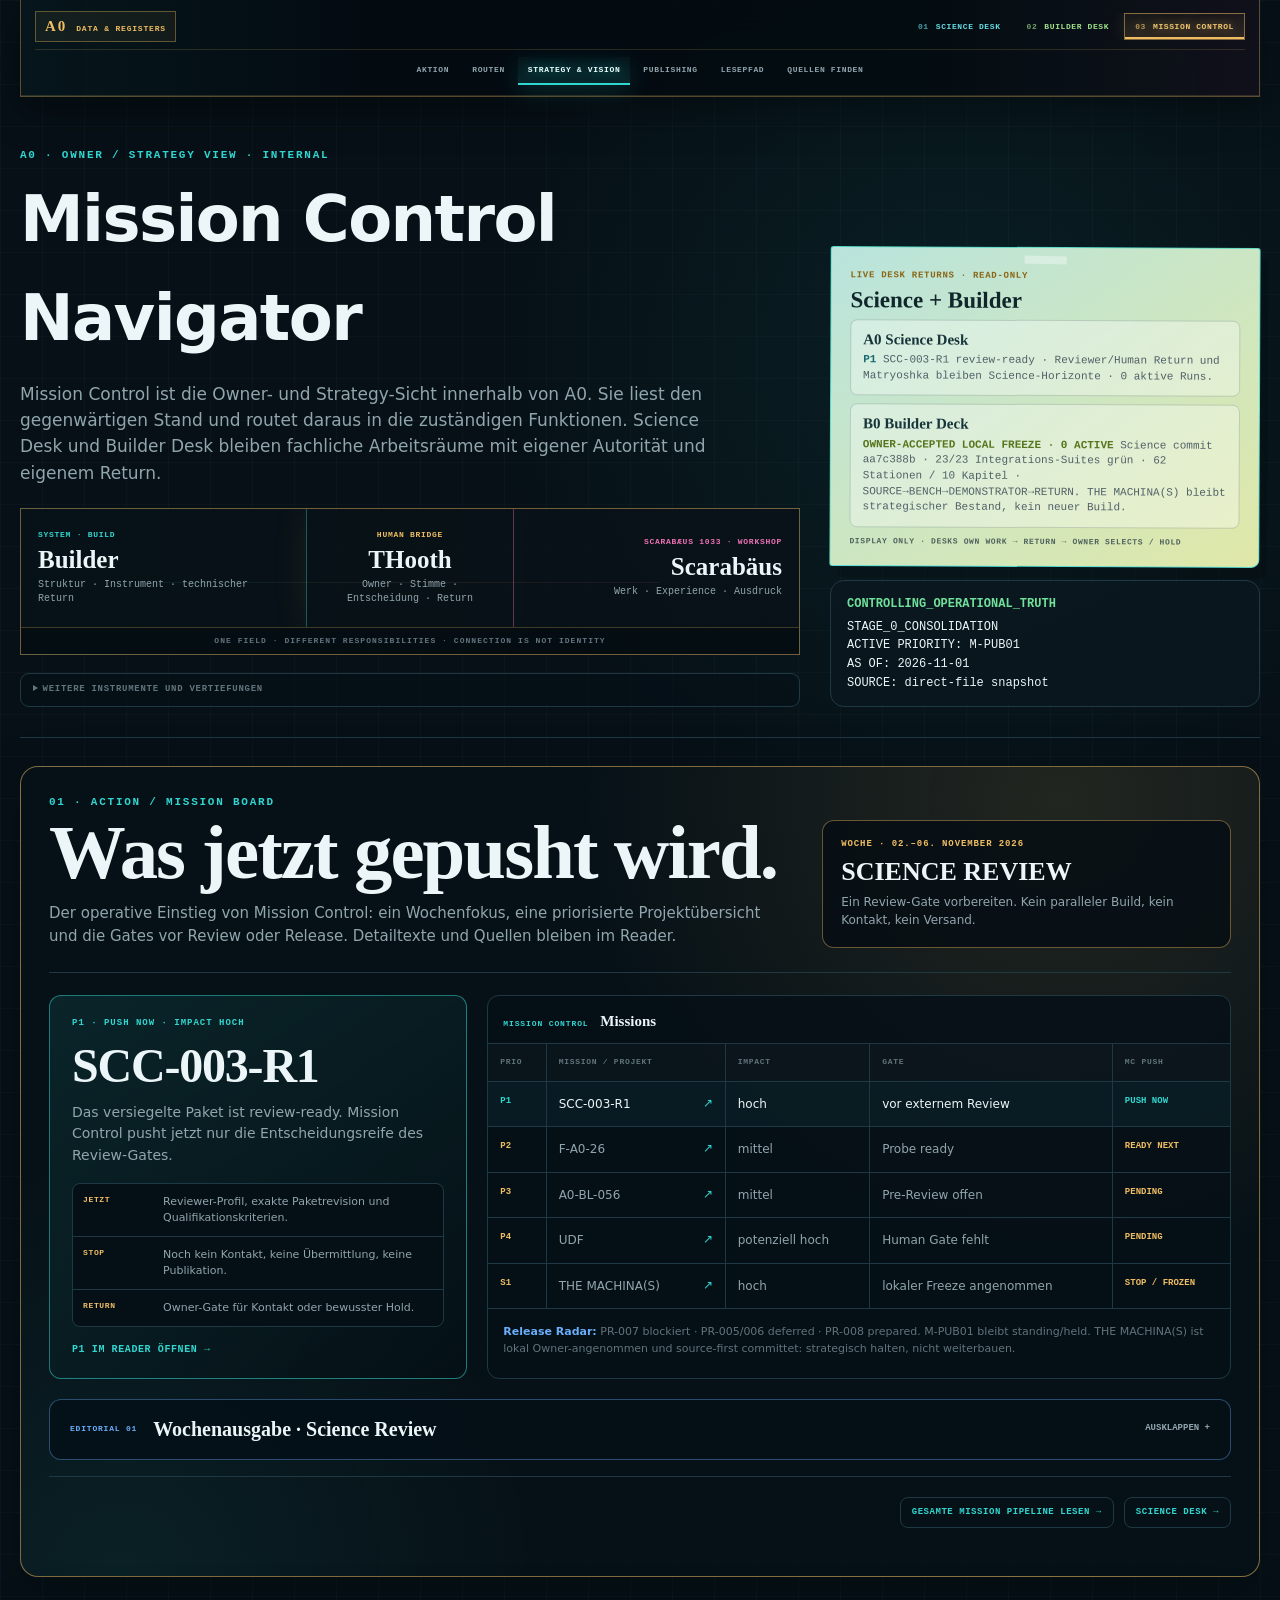
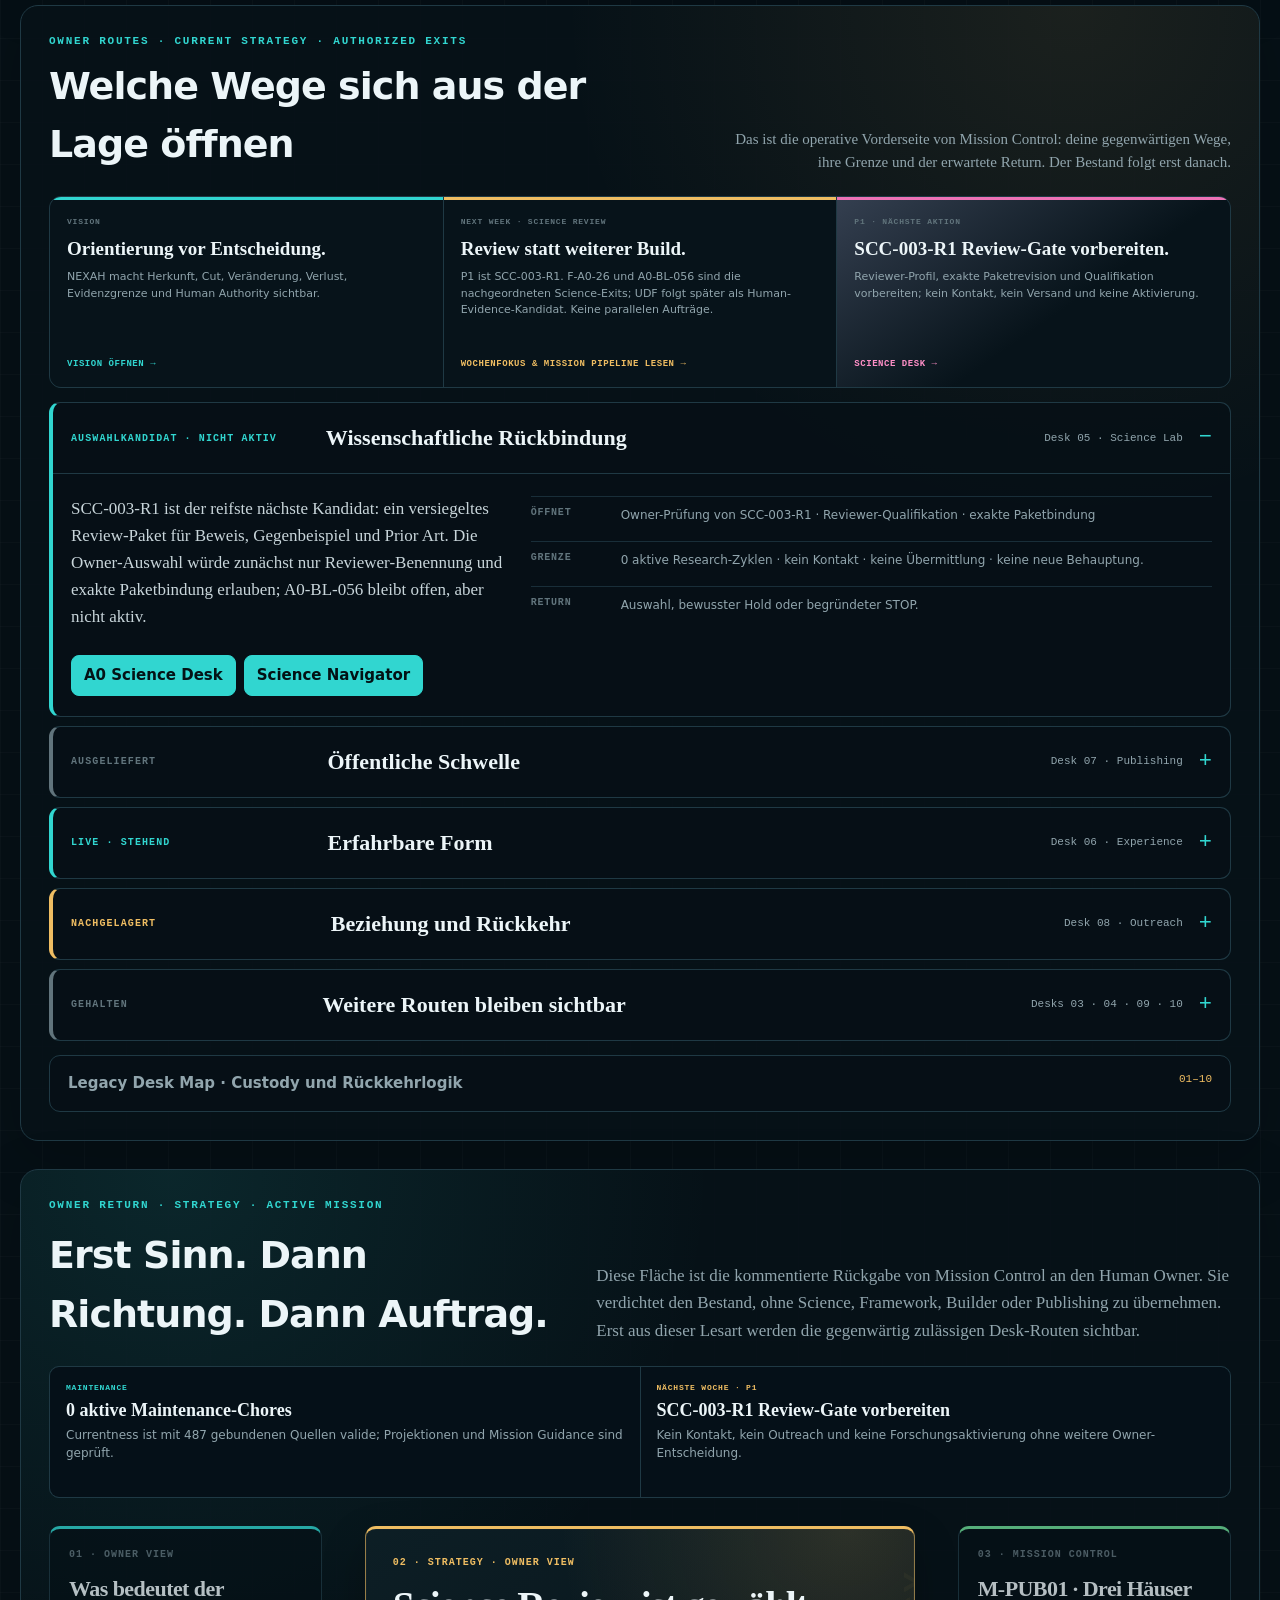
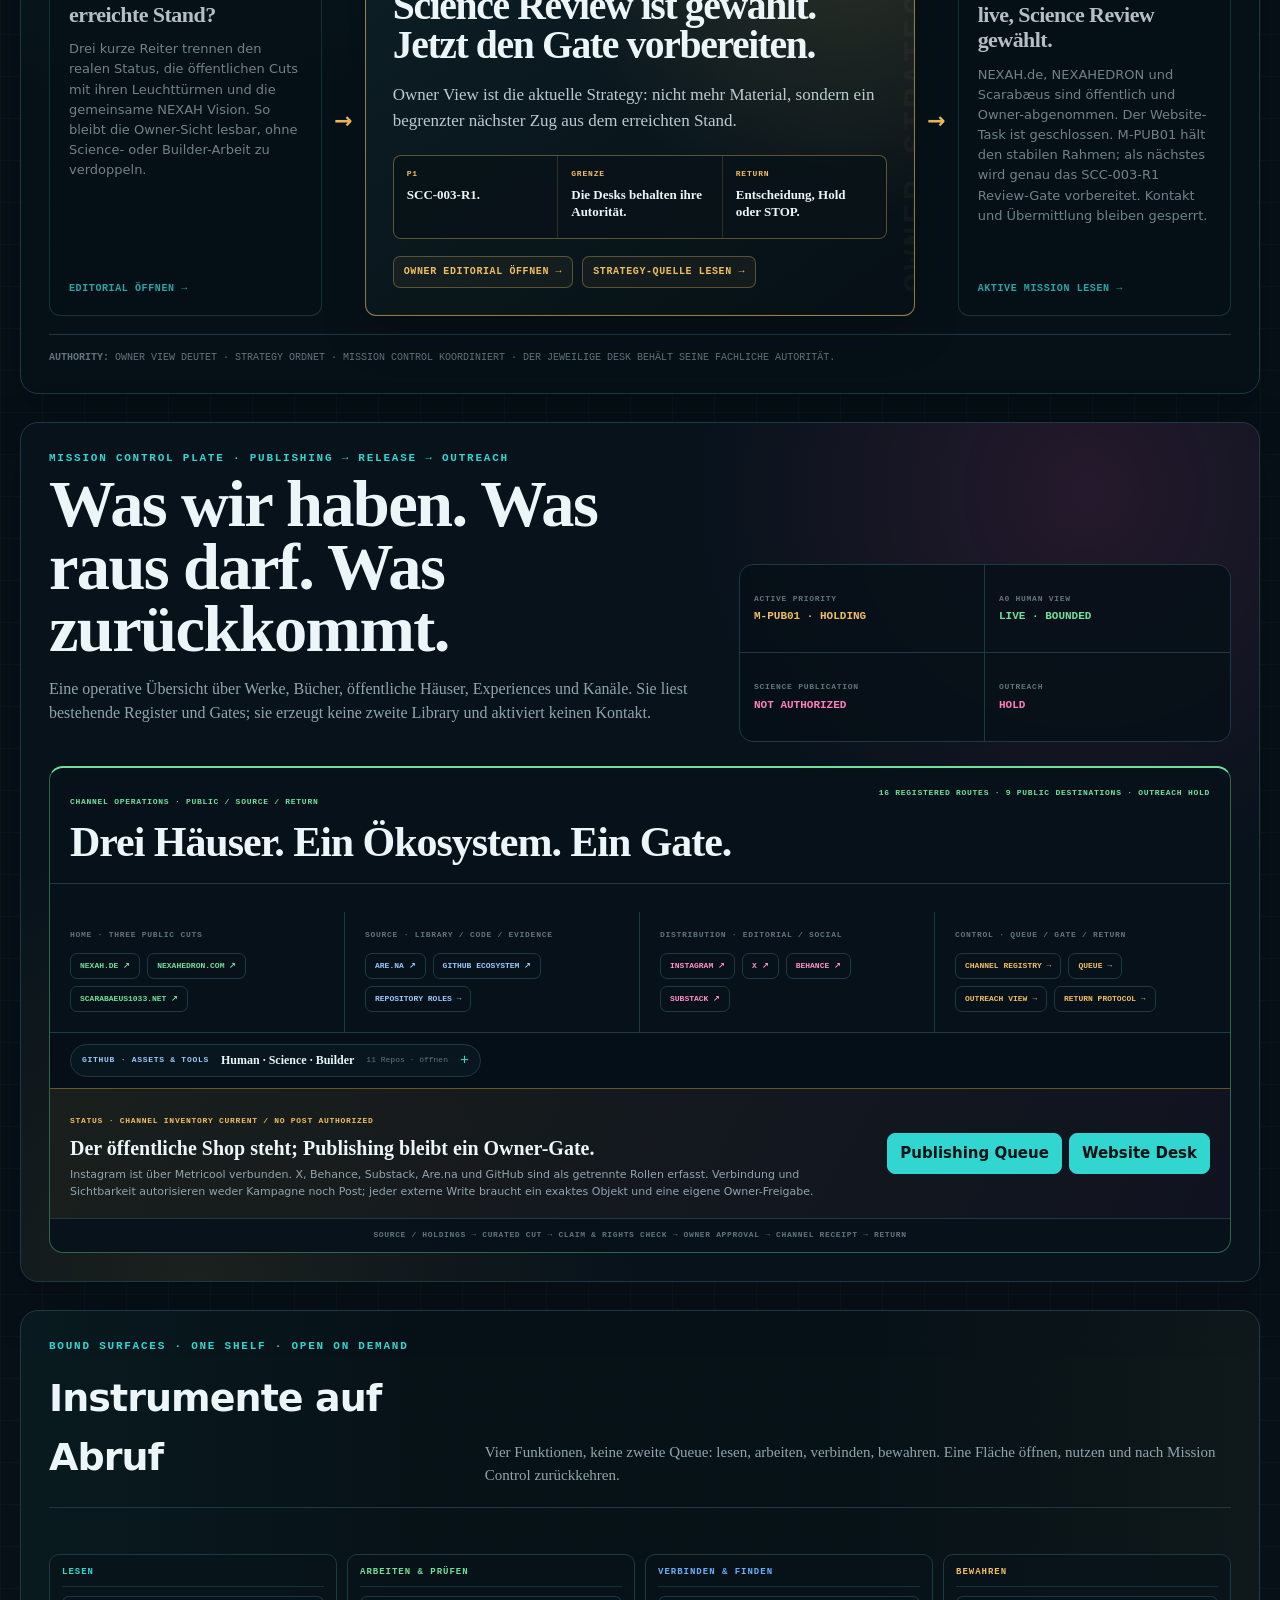
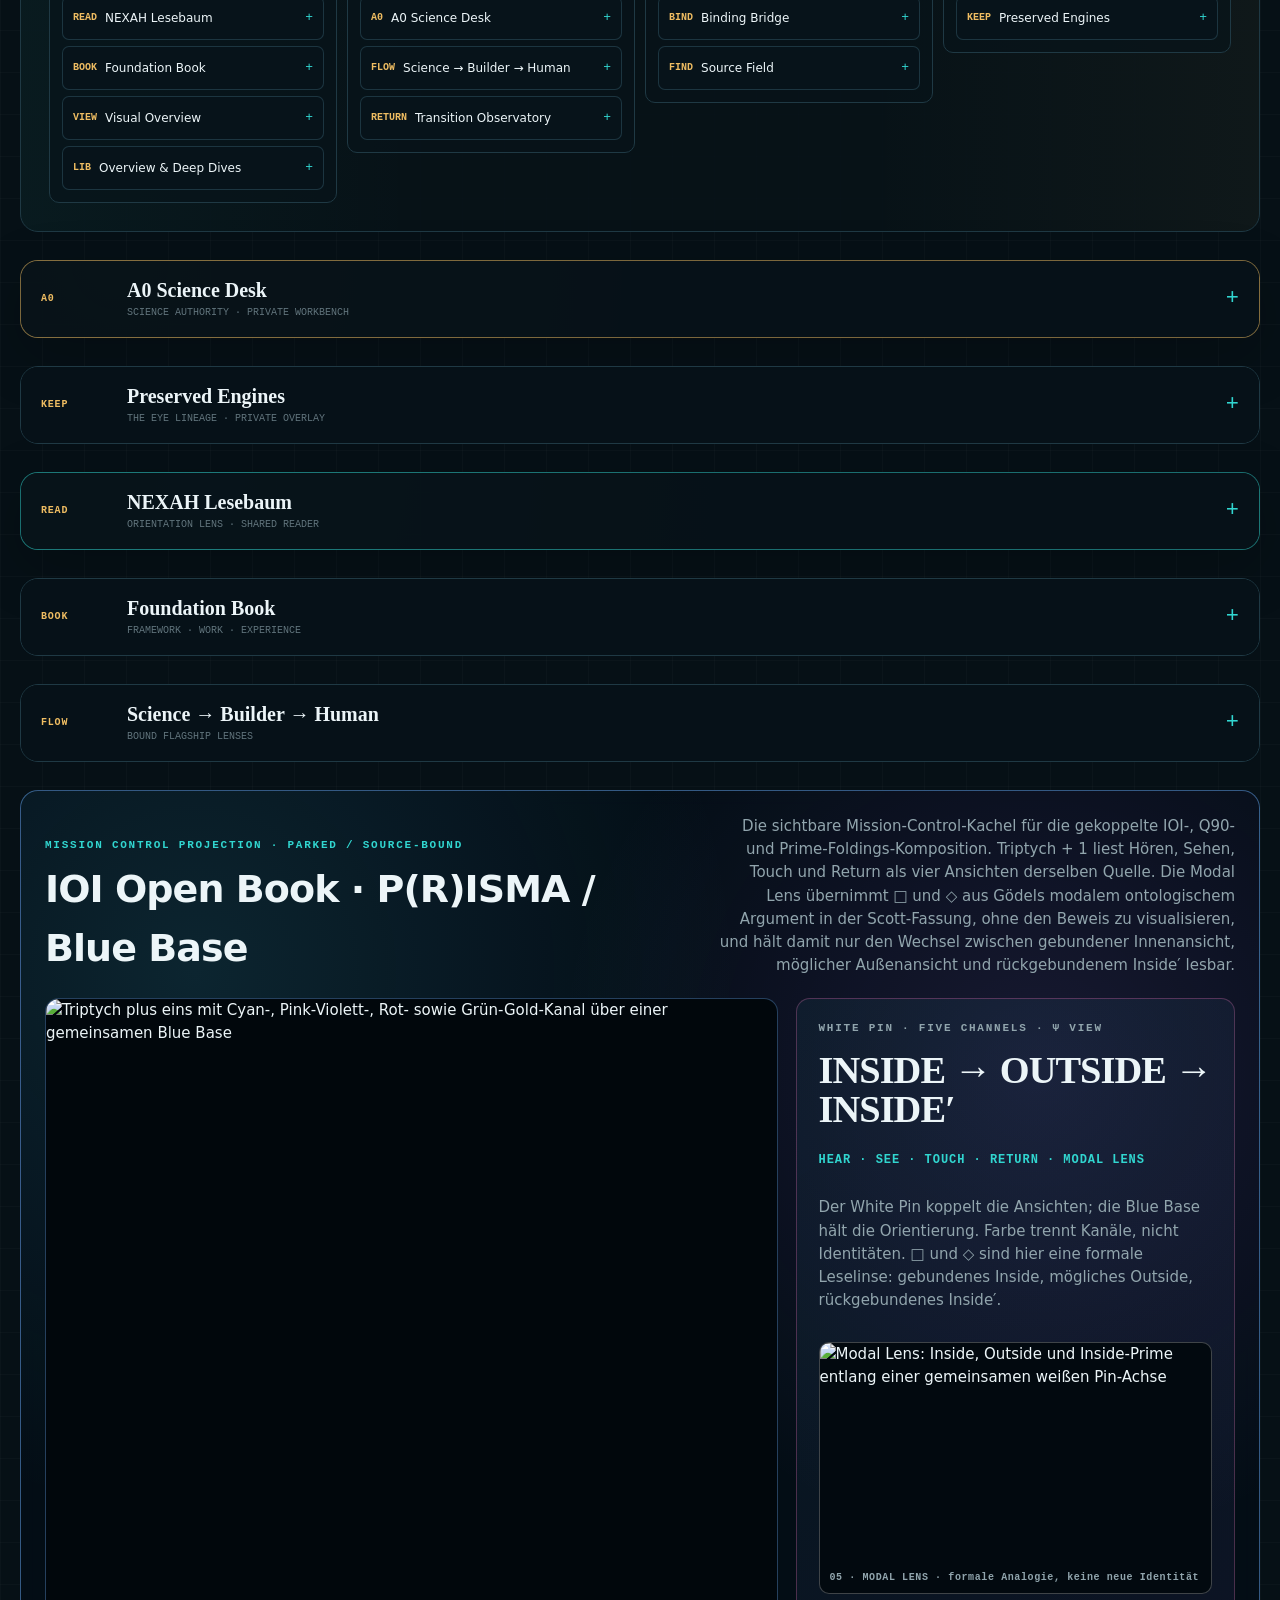
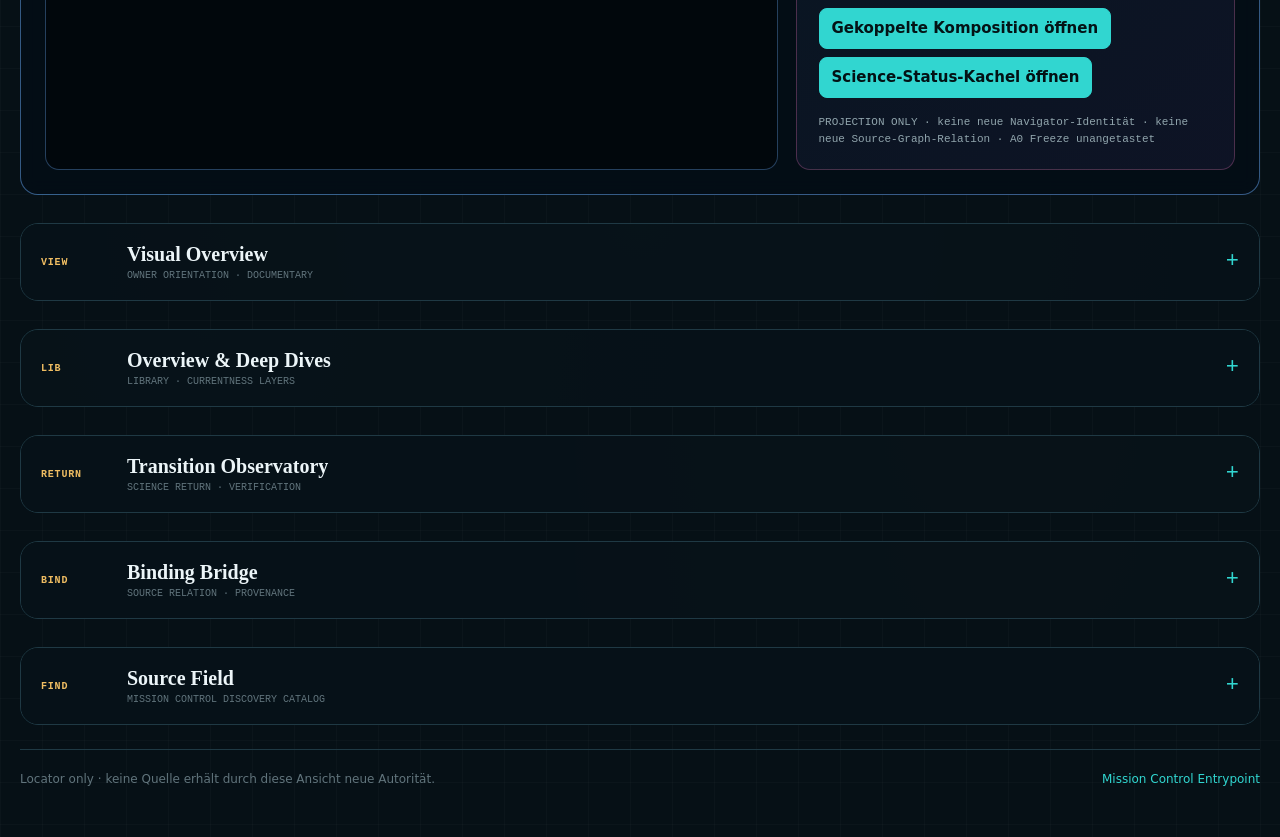
==== commit db74886b: "release(portal): refresh verified source snapshots" ====
--- a/00 EXECUTIVE/NEXAH-Mission-Control/INTERNAL_NAVIGATOR/index.html
+++ b/00 EXECUTIVE/NEXAH-Mission-Control/INTERNAL_NAVIGATOR/index.html
@@ -64,7 +64,7 @@
               </div>
               <div class="desk-return-builder">
                 <b>B0 Builder Deck</b>
-                <span><em>0 ACTIVE BUILDS</em> Website-Task geschlossen · UDF/Assembly und THE MACHINA/3D bleiben geparkte Projekte.</span>
+                <span><em>OWNER-ACCEPTED LOCAL FREEZE · 0 ACTIVE</em> Science commit aa7c388b · 23/23 Integrations-Suites grün · 62 Stationen / 10 Kapitel · SOURCE→BENCH→DEMONSTRATOR→RETURN. THE MACHINA(S) bleibt strategischer Bestand, kein neuer Build.</span>
               </div>
             </div>
             <p>DISPLAY ONLY · DESKS OWN WORK → RETURN → OWNER SELECTS / HOLD</p>
@@ -110,9 +110,10 @@
               <tr><td>P2</td><td><a href="../00_OVERVIEW/OWNER_VIEW.md" data-preview data-reader-anchor="p2-f-a0-26-begrenzter-review-probe">F-A0-26 <span>↗</span></a></td><td>mittel</td><td>Probe ready</td><td>READY NEXT</td></tr>
               <tr><td>P3</td><td><a href="../00_OVERVIEW/OWNER_VIEW.md" data-preview data-reader-anchor="p3-a0-bl-056-pre-review-abschließen">A0-BL-056 <span>↗</span></a></td><td>mittel</td><td>Pre-Review offen</td><td>PENDING</td></tr>
               <tr><td>P4</td><td><a href="../00_OVERVIEW/OWNER_VIEW.md" data-preview data-reader-anchor="p4-udf-human-evidence-exit-später">UDF <span>↗</span></a></td><td>potenziell hoch</td><td>Human Gate fehlt</td><td>PENDING</td></tr>
+              <tr><td>S1</td><td><a href="../00_LAB_RESEARCH_DIRECTOR_DESK/RETURN_2026-11-01_A0_MACHINE_CONSTELLATION_FREEZE_CANDIDATE.md" data-preview>THE MACHINA(S) <span>↗</span></a></td><td>hoch</td><td>lokaler Freeze angenommen</td><td>STOP / FROZEN</td></tr>
             </tbody>
           </table>
-          <p><strong>Release Radar:</strong> PR-007 blockiert · PR-005/006 deferred · PR-008 prepared. M-PUB01 und THE MACHINA bleiben standing/held, nicht aktive Arbeit.</p>
+          <p><strong>Release Radar:</strong> PR-007 blockiert · PR-005/006 deferred · PR-008 prepared. M-PUB01 bleibt standing/held. THE MACHINA(S) ist lokal Owner-angenommen und source-first committet: strategisch halten, nicht weiterbauen.</p>
         </div>
       </div>
 
@@ -150,8 +151,8 @@
       <div class="control-ledger" id="open-maintenance" aria-label="Mission-Control-Statusregister">
         <a href="../00_OVERVIEW/CHORES.md" data-preview>
           <span>MAINTENANCE</span>
-          <strong>Clean Desk · 0 offen</strong>
-          <p>Pflegeregeln und geschlossene Arbeiten bleiben im Register; Maintenance ist keine eigene Queue.</p>
+          <strong>0 aktive Maintenance-Chores</strong>
+          <p>Currentness ist mit 487 gebundenen Quellen valide; Projektionen und Mission Guidance sind geprüft.</p>
         </a>
         <div>
           <span>NÄCHSTE WOCHE · P1</span>
@@ -599,6 +600,36 @@
       <p class="visual-boundary"><strong>A0 scientific authority: Science Desk.</strong> Mission Control zeigt Currentness, Priorität und Rückbindung · bestehende Identitäten wiederverwendet · kein neuer Study- oder Graph-Eintrag · active research 0 · nicht öffentlich.</p>
     </section>
 
+    <section class="a1-section ioi-mission-projection" id="ioi-open-book-tile" aria-labelledby="ioi-open-book-title">
+      <div class="section-head">
+        <div>
+          <p class="eyebrow">MISSION CONTROL PROJECTION · PARKED / SOURCE-BOUND</p>
+          <h2 id="ioi-open-book-title">IOI Open Book · P(R)ISMA / Blue Base</h2>
+        </div>
+        <p>Die sichtbare Mission-Control-Kachel für die gekoppelte IOI-, Q90- und Prime-Foldings-Komposition. Triptych + 1 liest Hören, Sehen, Touch und Return als vier Ansichten derselben Quelle. Die Modal Lens übernimmt □ und ◇ aus Gödels modalem ontologischem Argument in der Scott-Fassung, ohne den Beweis zu visualisieren, und hält damit nur den Wechsel zwischen gebundener Innenansicht, möglicher Außenansicht und rückgebundenem Inside′ lesbar.</p>
+      </div>
+      <div class="ioi-mission-grid">
+        <figure class="ioi-mission-hero">
+          <img src="../00_OVERVIEW/ASSETS/IOI_PSI_TRIPTYCH_PLUS_ONE_2026-11-02.png" alt="Triptych plus eins mit Cyan-, Pink-Violett-, Rot- sowie Grün-Gold-Kanal über einer gemeinsamen Blue Base">
+        </figure>
+        <div class="ioi-mission-copy">
+          <p class="eyebrow">WHITE PIN · FIVE CHANNELS · Ψ VIEW</p>
+          <h3>INSIDE → OUTSIDE → INSIDE′</h3>
+          <p class="ioi-mission-route">HEAR · SEE · TOUCH · RETURN · MODAL LENS</p>
+          <p>Der White Pin koppelt die Ansichten; die Blue Base hält die Orientierung. Farbe trennt Kanäle, nicht Identitäten. □ und ◇ sind hier eine formale Leselinse: gebundenes Inside, mögliches Outside, rückgebundenes Inside′.</p>
+          <figure class="ioi-mission-modal">
+            <img src="../00_OVERVIEW/ASSETS/IOI_MODAL_LENS_WHITE_PIN_2026-11-02.png" alt="Modal Lens: Inside, Outside und Inside-Prime entlang einer gemeinsamen weißen Pin-Achse">
+            <figcaption>05 · MODAL LENS · formale Analogie, keine neue Identität</figcaption>
+          </figure>
+          <nav class="portal-actions" aria-label="IOI Open Book routes">
+            <a class="button primary" href="http://127.0.0.1:8774/IOI_PRIME_OPEN_BOOK_COMPOSITION.html?rev=modal-lens-r6#visualStory">Gekoppelte Komposition öffnen</a>
+            <a class="button" href="../00_OVERVIEW/SCIENCE_STATUS_REPORT.html#ioi-open-book">Science-Status-Kachel öffnen</a>
+          </nav>
+          <p class="visual-boundary">PROJECTION ONLY · keine neue Navigator-Identität · keine neue Source-Graph-Relation · A0 Freeze unangetastet</p>
+        </div>
+      </div>
+    </section>
+
     <section class="visual-series" id="visual-series" aria-labelledby="visual-series-title">
       <div class="section-head">
         <div>
--- a/00 EXECUTIVE/NEXAH-Mission-Control/INTERNAL_NAVIGATOR/styles.css
+++ b/00 EXECUTIVE/NEXAH-Mission-Control/INTERNAL_NAVIGATOR/styles.css
@@ -484,6 +484,19 @@
 .visual-grid figcaption strong { color: var(--ink); }
 .visual-grid figcaption span { color: var(--muted); font-size: 12px; }
 .visual-boundary { margin: 14px 0 0; color: var(--faint); font: 11px/1.5 ui-monospace, monospace; text-align: right; }
+.ioi-mission-projection { overflow: hidden; border-color: rgba(106,174,252,.48); background: radial-gradient(circle at 14% 18%, rgba(73,214,239,.12), transparent 34rem), radial-gradient(circle at 82% 28%, rgba(168,117,255,.12), transparent 30rem), rgba(4,13,22,.94); }
+.ioi-mission-grid { display: grid; grid-template-columns: minmax(0,1.25fr) minmax(290px,.75fr); gap: 18px; align-items: stretch; }
+.ioi-mission-hero { margin: 0; overflow: hidden; border: 1px solid rgba(106,174,252,.34); border-radius: 14px; background: #01070c; }
+.ioi-mission-hero img { display: block; width: 100%; height: 100%; min-height: 320px; object-fit: cover; }
+.ioi-mission-copy { display: flex; flex-direction: column; justify-content: center; padding: 22px; border: 1px solid rgba(237,114,182,.28); border-radius: 14px; background: linear-gradient(145deg, rgba(49,214,208,.06), rgba(168,117,255,.07)); }
+.ioi-mission-copy h3 { margin: 8px 0 10px; font: 600 clamp(1.65rem,3vw,2.7rem)/1.02 Georgia,serif; }
+.ioi-mission-copy > p { color: var(--muted); }
+.ioi-mission-route { color: var(--cyan) !important; font: 800 12px/1.5 ui-monospace,monospace; letter-spacing: .08em; }
+.ioi-mission-modal { margin: 14px 0 4px; overflow: hidden; border: 1px solid rgba(255,255,255,.24); border-radius: 10px; background: #02090f; }
+.ioi-mission-modal img { display: block; width: 100%; aspect-ratio: 16 / 9; object-fit: cover; }
+.ioi-mission-modal figcaption { padding: 8px 10px; color: var(--muted); font: 700 10px/1.4 ui-monospace,monospace; letter-spacing: .06em; }
+.ioi-mission-copy .portal-actions { margin-top: 10px; }
+.ioi-mission-copy .visual-boundary { margin-top: 16px; text-align: left; }
 .deep-dives { scroll-margin-top: 18px; background: radial-gradient(circle at 15% 0, rgba(49,214,208,.08), transparent 30rem), rgba(7,18,24,.9); }
 .deep-dive-groups { display: grid; grid-template-columns: repeat(2, minmax(0, 1fr)); gap: 14px; }
 .deep-dive-group { margin: 0; padding: 17px; border: 1px solid var(--line); border-radius: 12px; background: var(--panel); }
@@ -761,6 +774,7 @@
   .controls { grid-template-columns: 1fr 1fr; }
   .visual-grid { grid-template-columns: 1fr 1fr; }
   .visual-grid figure:first-child { grid-column: 1 / -1; }
+  .ioi-mission-grid { grid-template-columns: 1fr; }
   .bridge-flow.status-flow { grid-template-columns: 1fr 1fr; }
   .bridge-flow.status-flow > b { display: none; }
   .guidance-sequence { grid-template-columns: 1fr; }
@@ -789,6 +803,7 @@
   .source-inventory > summary { display: grid; grid-template-columns: 1fr auto; }
   .source-inventory > summary b { grid-column: 1 / -1; margin-left: 0; }
   .visual-grid figure:first-child { grid-column: auto; }
+  .ioi-mission-hero img { min-height: 220px; }
   .bridge-flow:not(.status-flow) > b { display: block; transform: rotate(90deg); justify-self: center; }
   .eligibility-head { display: block; }
   .eligibility-head p:last-child { margin-top: 8px; text-align: left; }
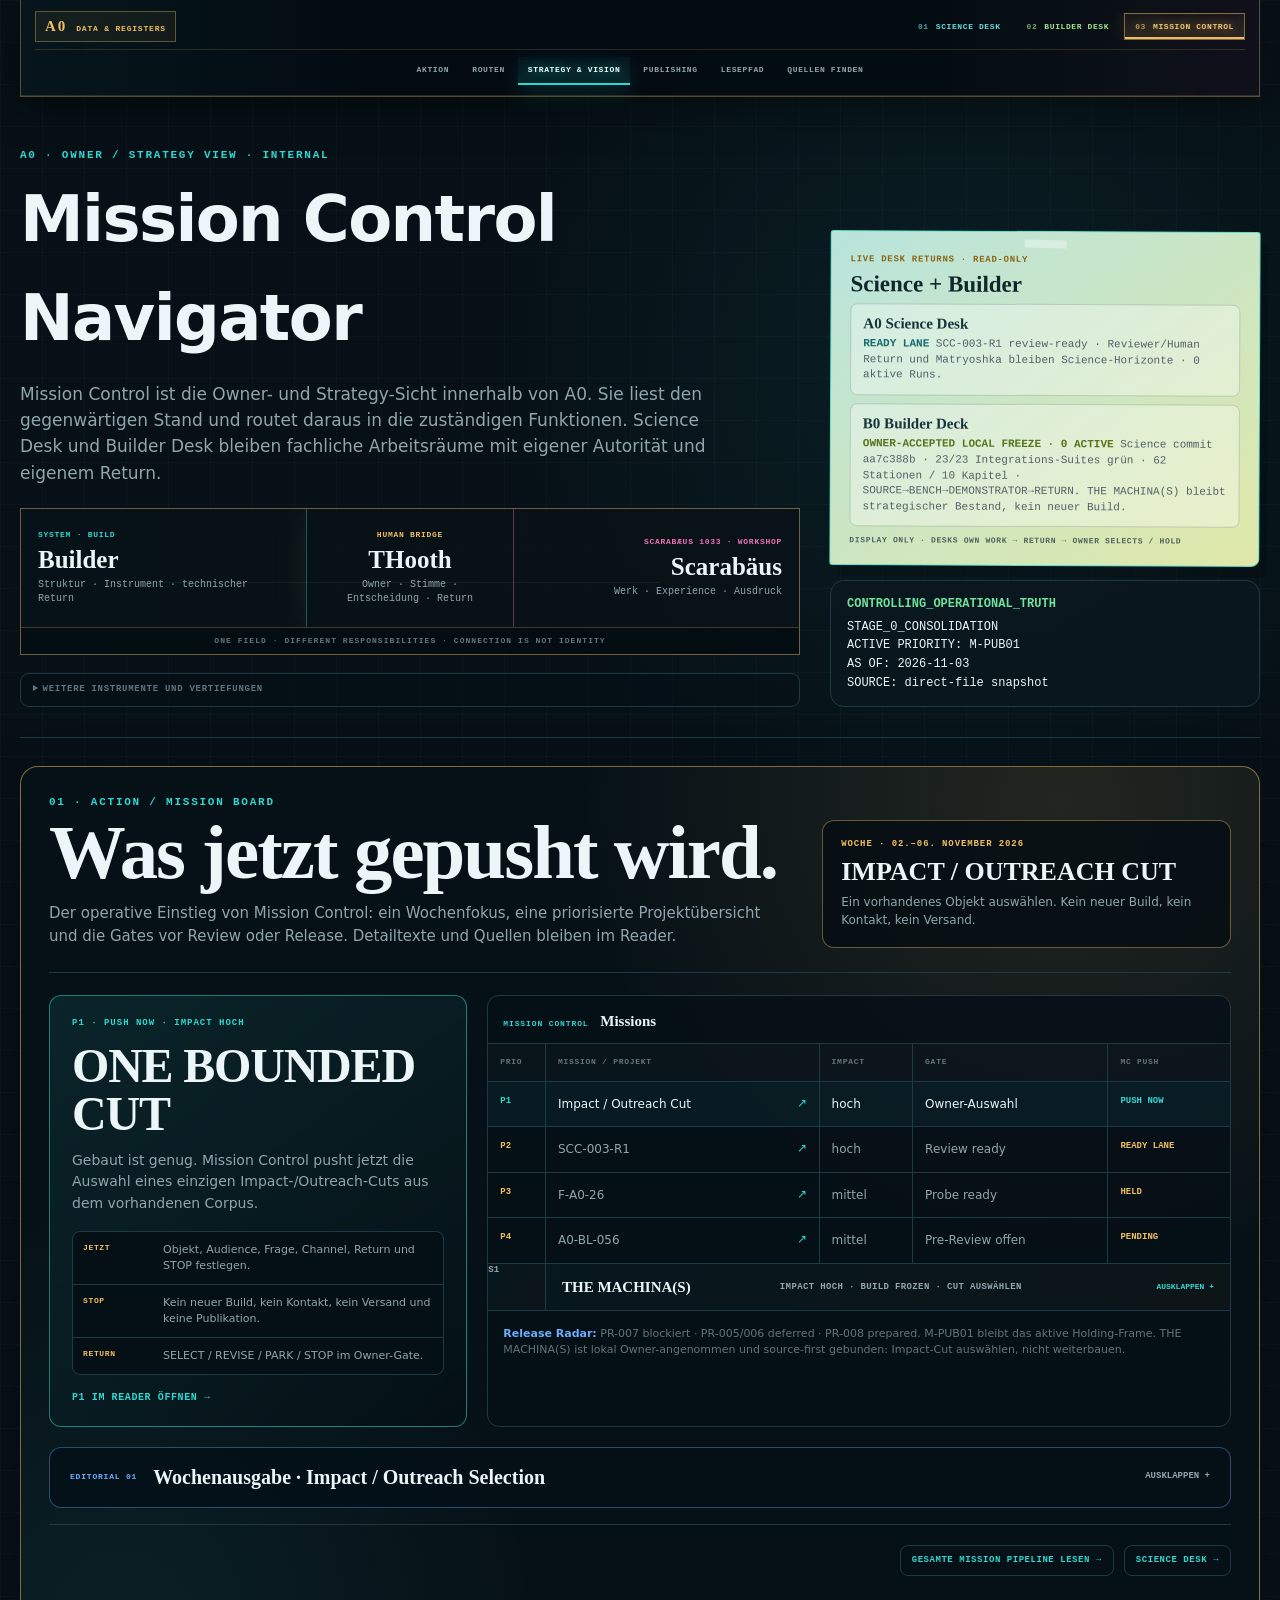
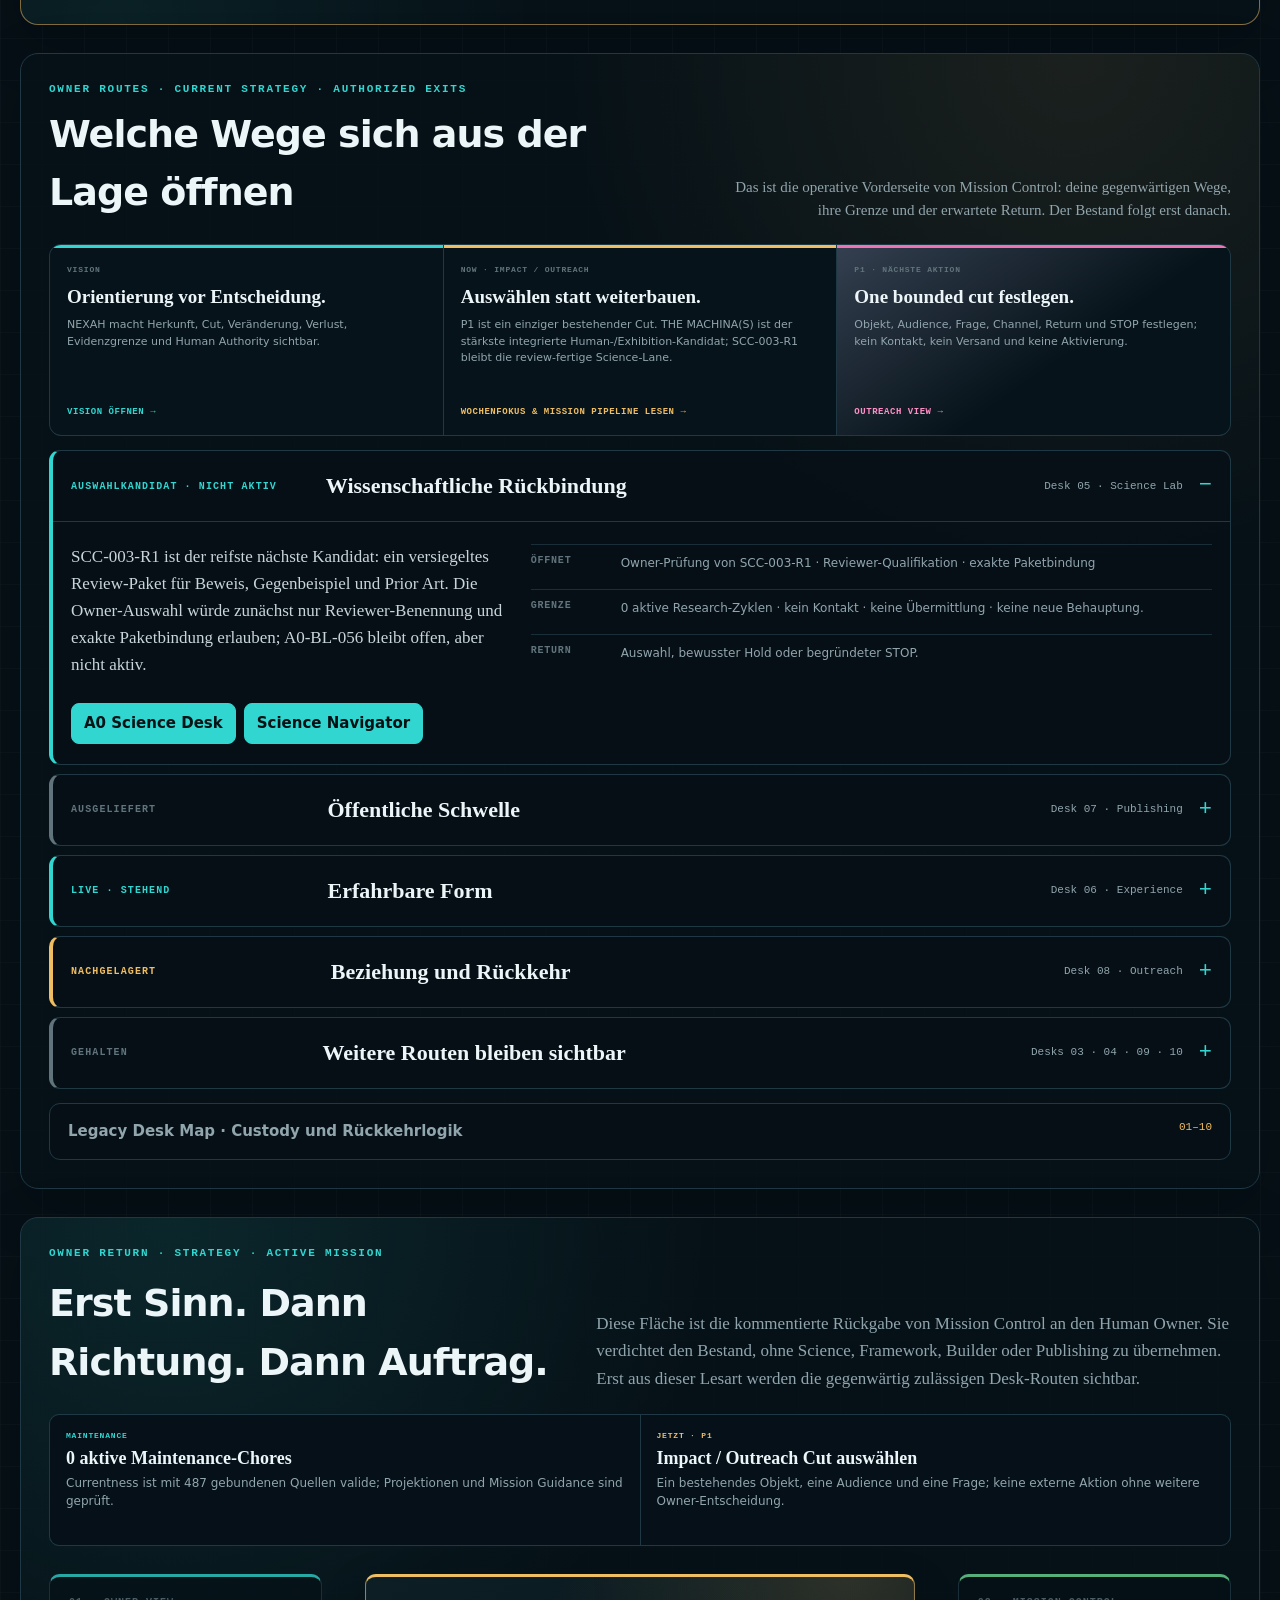
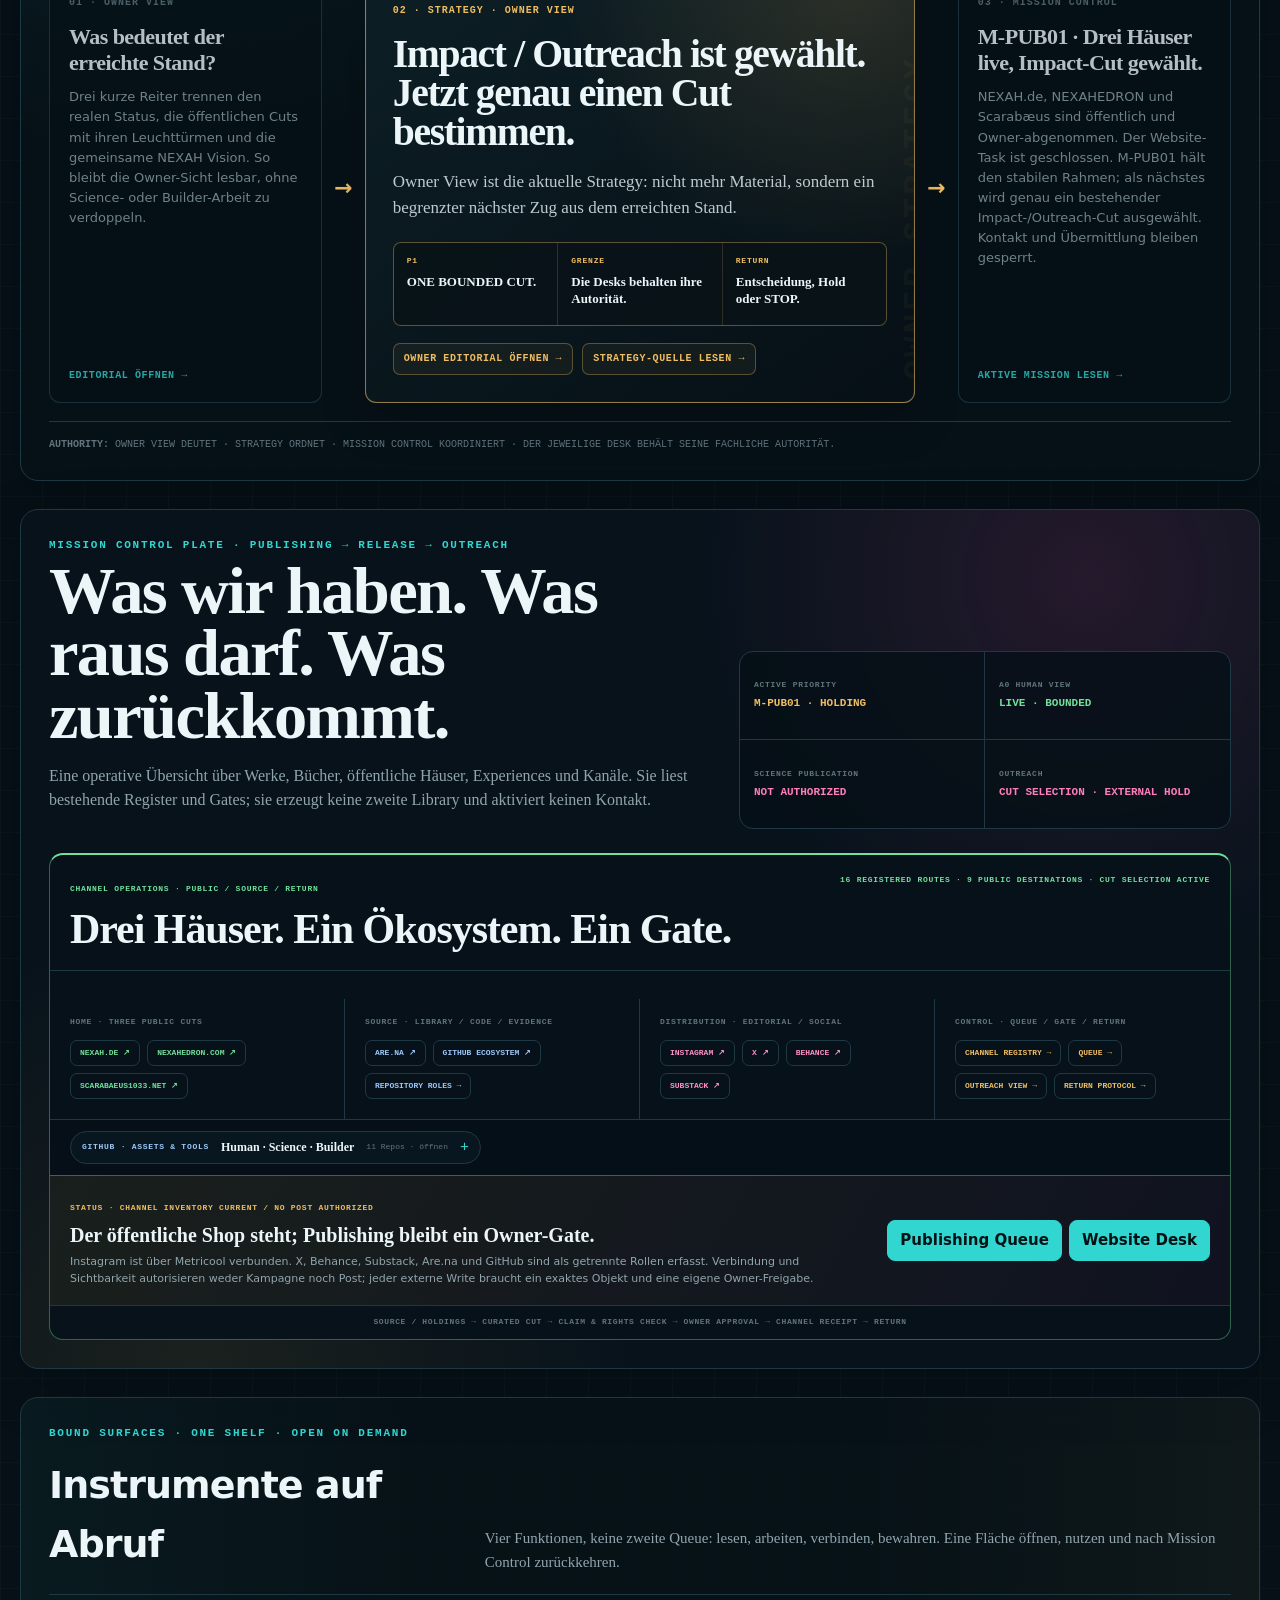
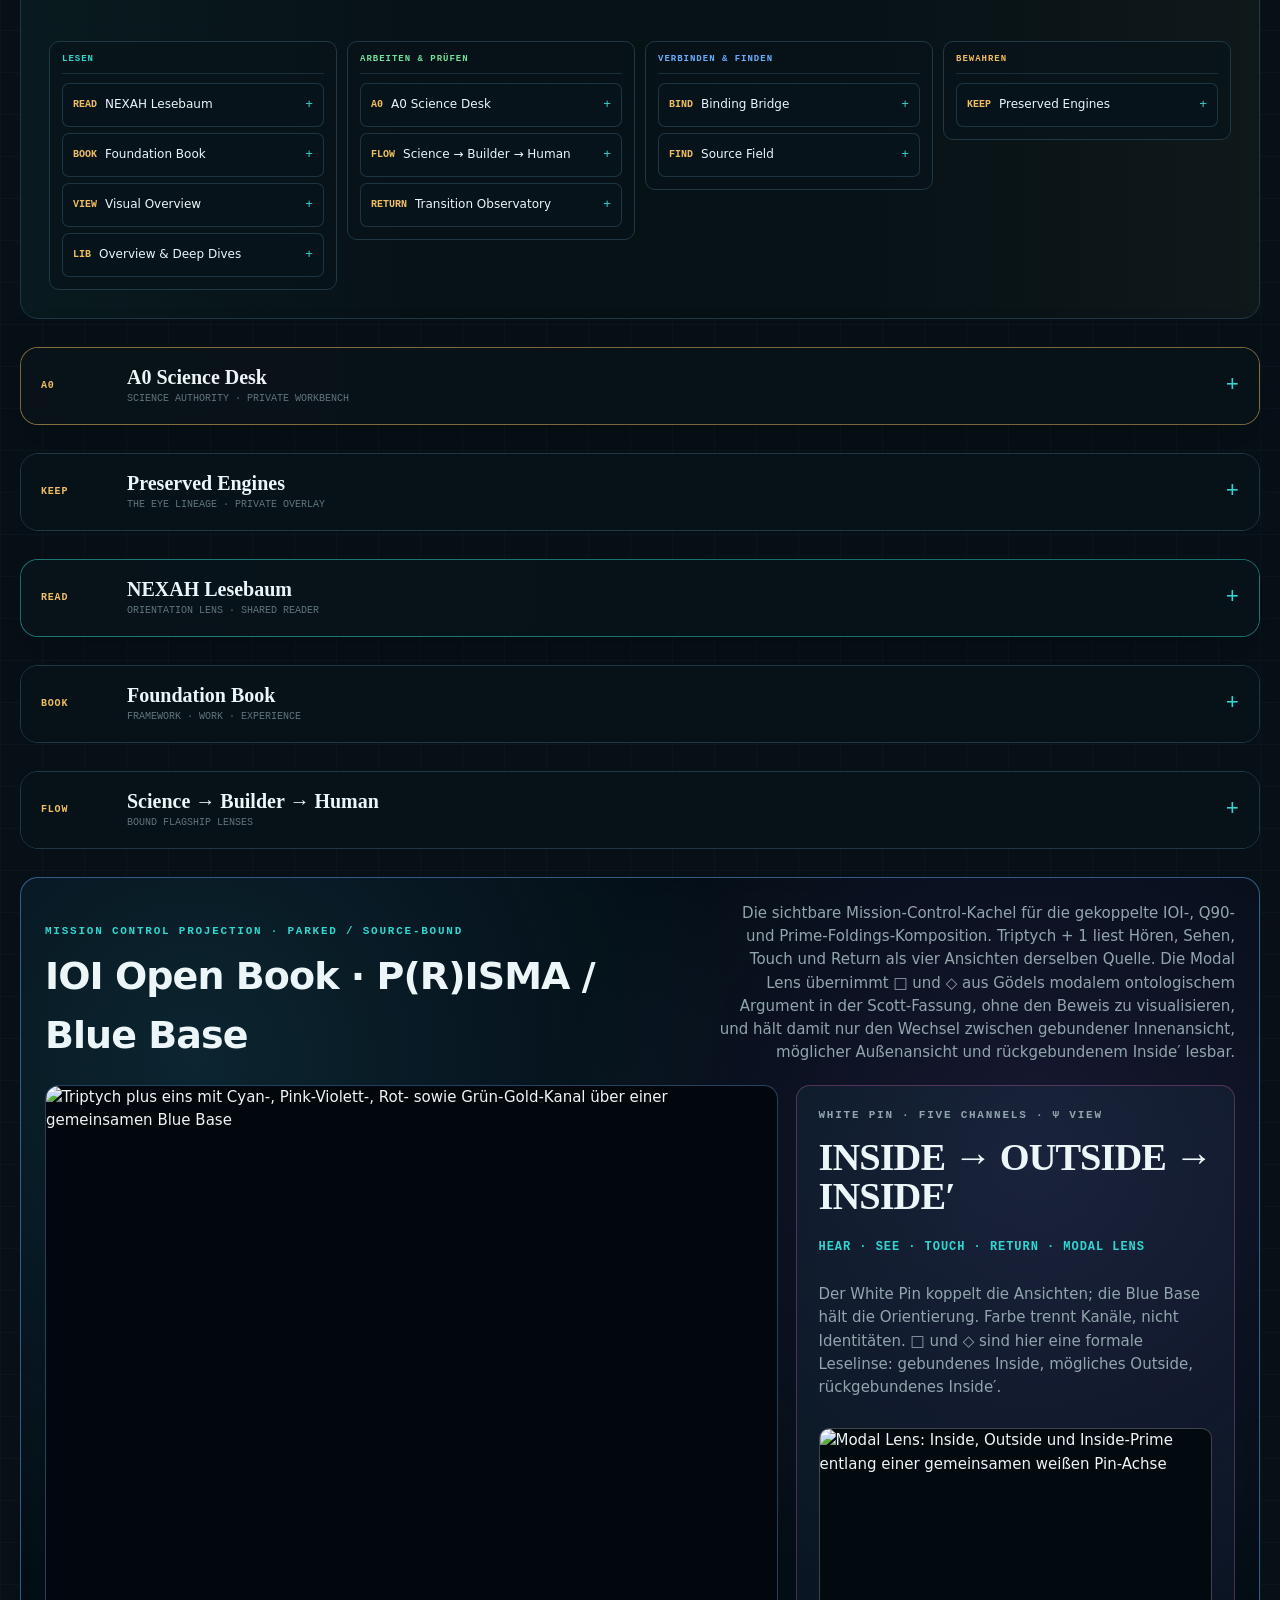
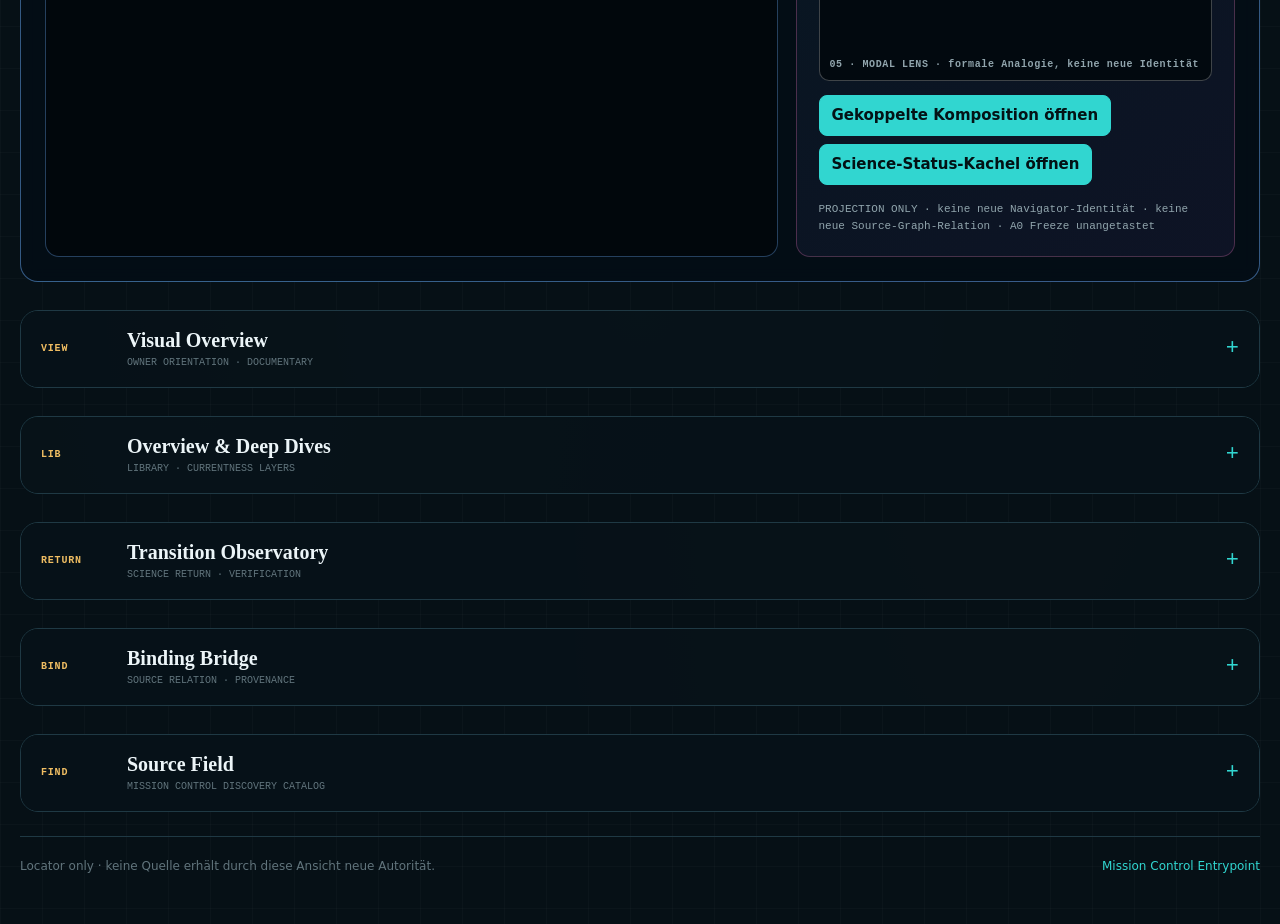
==== commit c97b8bf5: "release(portal): refresh verified source snapshots" ====
--- a/00 EXECUTIVE/NEXAH-Mission-Control/INTERNAL_NAVIGATOR/index.html
+++ b/00 EXECUTIVE/NEXAH-Mission-Control/INTERNAL_NAVIGATOR/index.html
@@ -60,7 +60,7 @@
             <div class="desk-return-lines">
               <div class="desk-return-science">
                 <b>A0 Science Desk</b>
-                <span><em>P1</em> SCC-003-R1 review-ready · Reviewer/Human Return und Matryoshka bleiben Science-Horizonte · 0 aktive Runs.</span>
+                <span><em>READY LANE</em> SCC-003-R1 review-ready · Reviewer/Human Return und Matryoshka bleiben Science-Horizonte · 0 aktive Runs.</span>
               </div>
               <div class="desk-return-builder">
                 <b>B0 Builder Deck</b>
@@ -83,22 +83,22 @@
         </div>
         <div class="action-board-week">
           <small>WOCHE · 02.–06. NOVEMBER 2026</small>
-          <strong>SCIENCE REVIEW</strong>
-          <span>Ein Review-Gate vorbereiten. Kein paralleler Build, kein Kontakt, kein Versand.</span>
+          <strong>IMPACT / OUTREACH CUT</strong>
+          <span>Ein vorhandenes Objekt auswählen. Kein neuer Build, kein Kontakt, kein Versand.</span>
         </div>
       </header>
 
       <div class="action-board-main">
         <article class="action-push">
           <span>P1 · PUSH NOW · IMPACT HOCH</span>
-          <h3>SCC-003-R1</h3>
-          <p>Das versiegelte Paket ist review-ready. Mission Control pusht jetzt nur die Entscheidungsreife des Review-Gates.</p>
+          <h3>ONE BOUNDED CUT</h3>
+          <p>Gebaut ist genug. Mission Control pusht jetzt die Auswahl eines einzigen Impact-/Outreach-Cuts aus dem vorhandenen Corpus.</p>
           <dl>
-            <div><dt>Jetzt</dt><dd>Reviewer-Profil, exakte Paketrevision und Qualifikationskriterien.</dd></div>
-            <div><dt>STOP</dt><dd>Noch kein Kontakt, keine Übermittlung, keine Publikation.</dd></div>
-            <div><dt>Return</dt><dd>Owner-Gate für Kontakt oder bewusster Hold.</dd></div>
+            <div><dt>Jetzt</dt><dd>Objekt, Audience, Frage, Channel, Return und STOP festlegen.</dd></div>
+            <div><dt>STOP</dt><dd>Kein neuer Build, kein Kontakt, kein Versand und keine Publikation.</dd></div>
+            <div><dt>Return</dt><dd>SELECT / REVISE / PARK / STOP im Owner-Gate.</dd></div>
           </dl>
-          <a href="../00_OVERVIEW/OWNER_VIEW.md" data-preview data-reader-anchor="p1-scc-003-r1-unabhängige-prüfung">P1 im Reader öffnen →</a>
+          <a href="../00_OVERVIEW/OWNER_VIEW.md" data-preview data-reader-anchor="impact-outreach-selection-gate">P1 im Reader öffnen →</a>
         </article>
 
         <div class="action-overview" aria-label="Mission Control Missions">
@@ -106,33 +106,57 @@
             <caption><span>MISSION CONTROL</span> Missions</caption>
             <thead><tr><th>Prio</th><th>Mission / Projekt</th><th>Impact</th><th>Gate</th><th>MC Push</th></tr></thead>
             <tbody>
-              <tr class="is-push"><td>P1</td><td><a href="../00_OVERVIEW/OWNER_VIEW.md" data-preview data-reader-anchor="p1-scc-003-r1-unabhängige-prüfung">SCC-003-R1 <span>↗</span></a></td><td>hoch</td><td>vor externem Review</td><td>PUSH NOW</td></tr>
-              <tr><td>P2</td><td><a href="../00_OVERVIEW/OWNER_VIEW.md" data-preview data-reader-anchor="p2-f-a0-26-begrenzter-review-probe">F-A0-26 <span>↗</span></a></td><td>mittel</td><td>Probe ready</td><td>READY NEXT</td></tr>
-              <tr><td>P3</td><td><a href="../00_OVERVIEW/OWNER_VIEW.md" data-preview data-reader-anchor="p3-a0-bl-056-pre-review-abschließen">A0-BL-056 <span>↗</span></a></td><td>mittel</td><td>Pre-Review offen</td><td>PENDING</td></tr>
-              <tr><td>P4</td><td><a href="../00_OVERVIEW/OWNER_VIEW.md" data-preview data-reader-anchor="p4-udf-human-evidence-exit-später">UDF <span>↗</span></a></td><td>potenziell hoch</td><td>Human Gate fehlt</td><td>PENDING</td></tr>
-              <tr><td>S1</td><td><a href="../00_LAB_RESEARCH_DIRECTOR_DESK/RETURN_2026-11-01_A0_MACHINE_CONSTELLATION_FREEZE_CANDIDATE.md" data-preview>THE MACHINA(S) <span>↗</span></a></td><td>hoch</td><td>lokaler Freeze angenommen</td><td>STOP / FROZEN</td></tr>
+              <tr class="is-push"><td>P1</td><td><a href="../00_OVERVIEW/OWNER_VIEW.md" data-preview data-reader-anchor="impact-outreach-selection-gate">Impact / Outreach Cut <span>↗</span></a></td><td>hoch</td><td>Owner-Auswahl</td><td>PUSH NOW</td></tr>
+              <tr><td>P2</td><td><a href="../00_OVERVIEW/OWNER_VIEW.md" data-preview data-reader-anchor="p1-scc-003-r1-unabhängige-prüfung">SCC-003-R1 <span>↗</span></a></td><td>hoch</td><td>Review ready</td><td>READY LANE</td></tr>
+              <tr><td>P3</td><td><a href="../00_OVERVIEW/OWNER_VIEW.md" data-preview data-reader-anchor="p2-f-a0-26-begrenzter-review-probe">F-A0-26 <span>↗</span></a></td><td>mittel</td><td>Probe ready</td><td>HELD</td></tr>
+              <tr><td>P4</td><td><a href="../00_OVERVIEW/OWNER_VIEW.md" data-preview data-reader-anchor="p3-a0-bl-056-pre-review-abschließen">A0-BL-056 <span>↗</span></a></td><td>mittel</td><td>Pre-Review offen</td><td>PENDING</td></tr>
+              <tr class="mission-expand-row"><td>S1</td><td colspan="4">
+                <details class="machina-mission-details">
+                  <summary><strong>THE MACHINA(S)</strong><span>Impact hoch · Build frozen · Cut auswählen</span><em>ausklappen +</em></summary>
+                  <div class="machina-mission-body">
+                    <header>
+                      <div><small>MISSION CONTROL READING · EXISTING CORPUS</small><h3>Gebauter Maschinenhorizont – jetzt als Impact-Cut lesen.</h3></div>
+                      <p><strong>THE MACHINA</strong> bleibt das singuläre Flagship und der mögliche Human Carrier. <strong>THE MACHINA(S)</strong> ist nur die Mission-Control-Linse auf den verbundenen Bestand – keine neue Family, Runtime oder Evidenzautorität.</p>
+                    </header>
+                    <div class="machina-mission-grid">
+                      <section><h4>Was konkret da ist</h4><ul><li>Cockpit, Viewer, Ausstellung und Live Relation Chamber</li><li>Shared Mint Phase Bus mit gemeinsamem Play, Pause und Exact Return</li><li>sechs Szenen RA/TH → TESA → Z365 → REC → Exact RA Return</li><li>Red Balloon Owner View: ein FESN:4774-Record, zwei Handles, Shutter, Phantom Tine und HELE/EKKO Return</li><li>drei GLB-Körper, neun checksum-bound Parts, 79 Visuals in neun Familien</li><li>30-Karten-Draftroute, sieben Clockwork-Objekte und source-bound Bench-Tiefe</li><li>Machina-Suite 729/729 · Cockpit 49/49 · Red Balloon 67/67</li></ul></section>
+                      <section><h4>Funktionen</h4><ul><li>Quelle, Cut, View und Relation sichtbar auseinanderhalten</li><li>mehrere Ansichten synchronisieren, ohne ihre Rollen zu verschmelzen</li><li>retained, lost, introduced, unresolved und residual offenlegen</li><li>technische Tiefe nur auf Wahl öffnen und zum letzten Orientierungspunkt zurückkehren</li><li>Human-, Ausstellungs- und Review-Einstieg über denselben gebundenen Bestand ermöglichen</li></ul></section>
+                      <section><h4>Potentielle Cuts</h4><ol><li><b>Red Balloon / Handle Cut:</b> stärkste kompakte Erzählung — ein Record, zwei Handles, Release und sichtbarer HELE-Return; Source Freeze <code>1d97e5a</code>.</li><li><b>Impact Tour:</b> eine 8–12-Minuten-Route, eine Frage, eine faire Baseline.</li><li><b>Exhibition Cut:</b> drei Körper, je höchstens eine Vertiefung, sichtbarer Close/Return.</li><li><b>Series Cut:</b> kleine Auswahl aus 30 Karten als geführte Erzählung statt Archivgrid.</li><li><b>Technical/HCI Cut:</b> gleiche Information, messbarer Orientierungs- und Return-Vergleich; separater Human-Gate.</li></ol></section>
+                      <section><h4>Mission-Control-Grenze</h4><p>Auswahl und Kuratierung sind jetzt P1. Der Build bleibt geschlossen. Kontakt, Versand, Human-Test, Deployment und Publikation benötigen jeweils einen eigenen Owner-Gate.</p><p class="machina-status"><b>NEXT:</b> SELECT / REVISE / PARK / STOP</p></section>
+                    </div>
+                    <nav class="machina-mission-links" aria-label="THE MACHINA Quellen und Builder Pointer">
+                      <a href="../../../10%20NEXAH%20CORE/NEXAH/BUILDER/B0_BUILDER_DECK/build-desk.html#latest-builds">Builder Desk · Build Register ↗</a>
+                      <a href="../../../10%20NEXAH%20CORE/NEXAH/BUILDER/B0_BUILDER_DECK/PROJECT_THE_MACHINA_EXHIBITION_2026-10-26.md" data-preview>Projektbrief &amp; Work Packages →</a>
+                      <a href="../../../30%20SCIENCE%20LAB/NEXAH-Science-Lab/RESEARCH_PROGRAM_B_MATHEMATICAL_FOUNDATIONS/AXIOM0_QMODE_ORIENTATION_TO_MEASUREMENT_FOUNDATION_PACKAGE_2026-10-01/A0_BOOK/A0_MACHINA_COCKPIT.html?rev=bridge-tour-r4#trianglePhiLens">Machina Cockpit ↗</a>
+                      <a href="http://127.0.0.1:4328/scc-003-r1/generation-study/?rev=hele-coda-freeze-r1#body-record-ears-title">Red Balloon / Handles ↗</a>
+                      <a href="https://github.com/Scarabaeus1031/NEXAH-Experience/commit/1d97e5a">Red Balloon Source Freeze ↗</a>
+                      <a href="../00_LAB_RESEARCH_DIRECTOR_DESK/RETURN_2026-11-01_A0_MACHINE_CONSTELLATION_FREEZE_CANDIDATE.md" data-preview>Freeze &amp; Mission-Control Return →</a>
+                    </nav>
+                  </div>
+                </details>
+              </td></tr>
             </tbody>
           </table>
-          <p><strong>Release Radar:</strong> PR-007 blockiert · PR-005/006 deferred · PR-008 prepared. M-PUB01 bleibt standing/held. THE MACHINA(S) ist lokal Owner-angenommen und source-first committet: strategisch halten, nicht weiterbauen.</p>
+          <p><strong>Release Radar:</strong> PR-007 blockiert · PR-005/006 deferred · PR-008 prepared. M-PUB01 bleibt das aktive Holding-Frame. THE MACHINA(S) ist lokal Owner-angenommen und source-first gebunden: Impact-Cut auswählen, nicht weiterbauen.</p>
         </div>
       </div>
 
       <details class="action-editorial">
         <summary>
           <span>EDITORIAL 01</span>
-          <strong>Wochenausgabe · Science Review</strong>
+          <strong>Wochenausgabe · Impact / Outreach Selection</strong>
           <em>ausklappen +</em>
         </summary>
         <div>
-          <p>Die öffentliche Schwelle steht. Diese Woche beginnt kein weiterer Ausbau: Der wichtigste Fortschritt ist ein belastbarer externer Blick auf einen bereits vollständig verpackten Gegenstand.</p>
+          <p>Die öffentliche Schwelle steht und der Bestand ist gebaut. Diese Woche beginnt kein weiterer Ausbau: Der wichtigste Fortschritt ist die Auswahl eines einzigen ehrlichen Impact-Cuts aus dem vorhandenen Corpus.</p>
           <table>
             <tbody>
-              <tr><th>Fokus</th><td>Genau ein SCC-003-R1 Review-Gate entscheidungsreif machen.</td></tr>
-              <tr><th>Erfolg am Freitag</th><td>Profil, Paketrevision und Qualifikation sind klar; Kontakt bleibt gesperrt.</td></tr>
-              <tr><th>Nicht diese Woche</th><td>F-A0-26 parallel starten, A0-BL-056 aktivieren, UDF testen oder Outreach beginnen.</td></tr>
+              <tr><th>Fokus</th><td>Genau ein vorhandenes Objekt mit Audience, Frage, Channel, Return und STOP auswählen.</td></tr>
+              <tr><th>Erfolg am Freitag</th><td>Der Cut ist source-bound und entscheidungsreif; externe Aktion bleibt gesperrt.</td></tr>
+              <tr><th>Nicht diese Woche</th><td>Neue Instrumente bauen, mehrere Cuts parallelisieren, Kontakt aufnehmen oder publizieren.</td></tr>
             </tbody>
           </table>
-          <a href="../00_OVERVIEW/OWNER_VIEW.md" data-preview data-reader-anchor="mission-board-nächste-woche-science-review">Vollständiges Wochenbriefing im Reader →</a>
+          <a href="../00_OVERVIEW/OWNER_VIEW.md" data-preview data-reader-anchor="impact-outreach-selection-gate">Vollständiges Wochenbriefing im Reader →</a>
         </div>
       </details>
 
@@ -155,9 +179,9 @@
           <p>Currentness ist mit 487 gebundenen Quellen valide; Projektionen und Mission Guidance sind geprüft.</p>
         </a>
         <div>
-          <span>NÄCHSTE WOCHE · P1</span>
-          <strong>SCC-003-R1 Review-Gate vorbereiten</strong>
-          <p>Kein Kontakt, kein Outreach und keine Forschungsaktivierung ohne weitere Owner-Entscheidung.</p>
+          <span>JETZT · P1</span>
+          <strong>Impact / Outreach Cut auswählen</strong>
+          <p>Ein bestehendes Objekt, eine Audience und eine Frage; keine externe Aktion ohne weitere Owner-Entscheidung.</p>
         </div>
       </div>
       <div class="guidance-sequence" aria-label="Mission-Control-Führung">
@@ -170,23 +194,23 @@
         <b aria-hidden="true">→</b>
         <article class="guidance-editorial">
           <span>02 · STRATEGY · OWNER VIEW</span>
-          <h3>Science Review ist gewählt.<br>Jetzt den Gate vorbereiten.</h3>
+          <h3>Impact / Outreach ist gewählt.<br>Jetzt genau einen Cut bestimmen.</h3>
           <p class="guidance-editorial-lede">Owner View ist die aktuelle Strategy: nicht mehr Material, sondern ein begrenzter nächster Zug aus dem erreichten Stand.</p>
           <div class="guidance-editorial-frame" aria-label="Owner-Strategy-Vertrag">
-            <p><small>P1</small><strong>SCC-003-R1.</strong></p>
+            <p><small>P1</small><strong>ONE BOUNDED CUT.</strong></p>
             <p><small>GRENZE</small><strong>Die Desks behalten ihre Autorität.</strong></p>
             <p><small>RETURN</small><strong>Entscheidung, Hold oder STOP.</strong></p>
           </div>
           <nav class="guidance-editorial-links" aria-label="Owner Strategy lesen">
             <a href="owner-editorial.html#vision">Owner Editorial öffnen →</a>
-            <a href="../00_OVERVIEW/OWNER_VIEW.md" data-preview data-reader-anchor="mission-board-nächste-woche-science-review">Strategy-Quelle lesen →</a>
+            <a href="../00_OVERVIEW/OWNER_VIEW.md" data-preview data-reader-anchor="impact-outreach-selection-gate">Strategy-Quelle lesen →</a>
           </nav>
         </article>
         <b aria-hidden="true">→</b>
         <article>
           <span>03 · MISSION CONTROL</span>
-          <h3>M-PUB01 · Drei Häuser live, Science Review gewählt.</h3>
-          <p>NEXAH.de, NEXAHEDRON und Scarabæus sind öffentlich und Owner-abgenommen. Der Website-Task ist geschlossen. M-PUB01 hält den stabilen Rahmen; als nächstes wird genau das SCC-003-R1 Review-Gate vorbereitet. Kontakt und Übermittlung bleiben gesperrt.</p>
+          <h3>M-PUB01 · Drei Häuser live, Impact-Cut gewählt.</h3>
+          <p>NEXAH.de, NEXAHEDRON und Scarabæus sind öffentlich und Owner-abgenommen. Der Website-Task ist geschlossen. M-PUB01 hält den stabilen Rahmen; als nächstes wird genau ein bestehender Impact-/Outreach-Cut ausgewählt. Kontakt und Übermittlung bleiben gesperrt.</p>
           <a href="../MISSIONS/M-PUB01_NEXAH_PUBLIC_FIELD.md" data-preview>Aktive Mission lesen →</a>
         </article>
       </div>
@@ -204,7 +228,7 @@
           <span><small>ACTIVE PRIORITY</small><strong>M-PUB01 · HOLDING</strong></span>
           <span><small>A0 HUMAN VIEW</small><strong>LIVE · BOUNDED</strong></span>
           <span><small>SCIENCE PUBLICATION</small><strong>NOT AUTHORIZED</strong></span>
-          <span><small>OUTREACH</small><strong>HOLD</strong></span>
+          <span><small>OUTREACH</small><strong>CUT SELECTION · EXTERNAL HOLD</strong></span>
         </div>
       </div>
 
@@ -214,7 +238,7 @@
             <span>CHANNEL OPERATIONS · PUBLIC / SOURCE / RETURN</span>
             <h3 id="publishing-channels-title">Drei Häuser. Ein Ökosystem. Ein Gate.</h3>
           </div>
-          <b>16 REGISTERED ROUTES · 9 PUBLIC DESTINATIONS · OUTREACH HOLD</b>
+          <b>16 REGISTERED ROUTES · 9 PUBLIC DESTINATIONS · CUT SELECTION ACTIVE</b>
         </header>
         <div class="channel-groups">
           <section class="channel-group channel-group-live">
@@ -326,16 +350,16 @@
           <a href="owner-editorial.html#vision">Vision öffnen →</a>
         </article>
         <article>
-          <span>NEXT WEEK · SCIENCE REVIEW</span>
-          <strong>Review statt weiterer Build.</strong>
-          <p>P1 ist SCC-003-R1. F-A0-26 und A0-BL-056 sind die nachgeordneten Science-Exits; UDF folgt später als Human-Evidence-Kandidat. Keine parallelen Aufträge.</p>
-            <a href="../00_OVERVIEW/OWNER_VIEW.md" data-preview data-reader-anchor="mission-board-nächste-woche-science-review">Wochenfokus &amp; Mission Pipeline lesen →</a>
+          <span>NOW · IMPACT / OUTREACH</span>
+          <strong>Auswählen statt weiterbauen.</strong>
+          <p>P1 ist ein einziger bestehender Cut. THE MACHINA(S) ist der stärkste integrierte Human-/Exhibition-Kandidat; SCC-003-R1 bleibt die review-fertige Science-Lane.</p>
+            <a href="../00_OVERVIEW/OWNER_VIEW.md" data-preview data-reader-anchor="impact-outreach-selection-gate">Wochenfokus &amp; Mission Pipeline lesen →</a>
         </article>
         <article class="route-command-decision">
           <span>P1 · NÄCHSTE AKTION</span>
-          <strong>SCC-003-R1 Review-Gate vorbereiten.</strong>
-          <p>Reviewer-Profil, exakte Paketrevision und Qualifikation vorbereiten; kein Kontakt, kein Versand und keine Aktivierung.</p>
-          <a href="../../../30%20SCIENCE%20LAB/NEXAH-Science-Lab/RESEARCH_PROGRAM_B_MATHEMATICAL_FOUNDATIONS/AXIOM0_QMODE_ORIENTATION_TO_MEASUREMENT_FOUNDATION_PACKAGE_2026-10-01/A0_BOOK/A0_RESEARCH_DESK.html#desk-cabinet">Science Desk →</a>
+          <strong>One bounded cut festlegen.</strong>
+          <p>Objekt, Audience, Frage, Channel, Return und STOP festlegen; kein Kontakt, kein Versand und keine Aktivierung.</p>
+          <a href="../00_OVERVIEW/OUTREACH_VIEW.md" data-preview>Outreach View →</a>
         </article>
       </div>
 
--- a/00 EXECUTIVE/NEXAH-Mission-Control/INTERNAL_NAVIGATOR/styles.css
+++ b/00 EXECUTIVE/NEXAH-Mission-Control/INTERNAL_NAVIGATOR/styles.css
@@ -199,6 +199,29 @@
 .action-overview td a { display:flex; align-items:center; justify-content:space-between; gap:8px; color:inherit; text-decoration:none; }
 .action-overview td a span { color:var(--cyan); font-family:ui-monospace,monospace; }
 .action-overview td a:hover,.action-overview td a:focus-visible { color:var(--cyan); text-decoration:underline; text-underline-offset:4px; }
+.action-overview .mission-expand-row > td { padding:0; color:var(--muted); background:linear-gradient(120deg,rgba(49,214,208,.045),rgba(239,189,98,.035)); }
+.machina-mission-details { width:100%; }
+.machina-mission-details > summary { display:grid; grid-template-columns:minmax(180px,.72fr) minmax(260px,1.28fr) auto; gap:14px; align-items:center; padding:14px 16px; cursor:pointer; list-style:none; }
+.machina-mission-details > summary::-webkit-details-marker { display:none; }
+.machina-mission-details > summary strong { color:var(--ink); font:700 15px/1.2 Georgia,"Times New Roman",serif; }
+.machina-mission-details > summary span { color:var(--muted); font:750 9px/1.35 ui-monospace,monospace; letter-spacing:.04em; text-transform:uppercase; }
+.machina-mission-details > summary em { color:var(--cyan); font:800 8px/1.3 ui-monospace,monospace; font-style:normal; text-transform:uppercase; }
+.machina-mission-details[open] > summary { border-bottom:1px solid var(--line); }
+.machina-mission-details[open] > summary em { color:var(--amber); }
+.machina-mission-body { padding:20px; color:var(--muted); background:rgba(5,15,22,.72); }
+.machina-mission-body > header { display:grid; grid-template-columns:minmax(260px,.8fr) minmax(320px,1.2fr); gap:24px; align-items:end; margin-bottom:18px; }
+.machina-mission-body header small { color:var(--cyan); font:800 8px/1.35 ui-monospace,monospace; letter-spacing:.1em; }
+.machina-mission-body header h3 { margin:8px 0 0; color:var(--ink); font:700 clamp(22px,2.5vw,34px)/1.02 Georgia,"Times New Roman",serif; }
+.machina-mission-body header p { margin:0; color:#bdcbd0; font:15px/1.55 Georgia,"Times New Roman",serif; }
+.machina-mission-grid { display:grid; grid-template-columns:repeat(2,minmax(0,1fr)); gap:1px; overflow:hidden; border:1px solid var(--line); border-radius:9px; background:var(--line); }
+.machina-mission-grid section { padding:16px; background:#07131a; }
+.machina-mission-grid h4 { margin:0 0 10px; color:var(--amber); font:800 9px/1.3 ui-monospace,monospace; letter-spacing:.09em; text-transform:uppercase; }
+.machina-mission-grid ul,.machina-mission-grid ol { margin:0; padding-left:18px; color:var(--muted); font-size:11px; line-height:1.55; }
+.machina-mission-grid p { margin:0 0 10px; color:var(--muted); font-size:11px; line-height:1.55; }
+.machina-mission-grid .machina-status { color:var(--cyan); font-family:ui-monospace,monospace; }
+.machina-mission-links { display:flex; flex-wrap:wrap; gap:8px; margin-top:15px; }
+.action-overview .machina-mission-links a { display:inline-flex; padding:8px 10px; color:var(--cyan); border:1px solid var(--line); border-radius:7px; font:800 8px/1.3 ui-monospace,monospace; letter-spacing:.04em; text-transform:uppercase; }
+.action-overview .machina-mission-links a:hover { color:var(--ink); border-color:var(--cyan); text-decoration:none; }
 .action-overview > p { margin:0; padding:15px; color:var(--faint); font-size:11px; line-height:1.5; }
 .action-overview > p strong { color:var(--blue); }
 .action-editorial { margin-top:20px; overflow:hidden; border:1px solid rgba(106,174,252,.38); border-radius:12px; background:rgba(5,15,23,.76); }
@@ -689,6 +712,15 @@
   font-size: clamp(30px, 4vw, 45px);
   line-height: 1.08;
 }
+.reader-document [id="impact-outreach-selection-gate"] + h2 {
+  margin: 62px -18px 22px;
+  padding: 34px 32px 30px;
+  border: 1px solid rgba(239, 189, 98, .65);
+  border-radius: 14px;
+  background: linear-gradient(135deg, rgba(239, 189, 98, .13), rgba(49, 214, 208, .05));
+  font-size: clamp(30px, 4vw, 45px);
+  line-height: 1.08;
+}
 .reader-document [id="mission-board-nächste-woche-science-review"] + blockquote {
   margin: 0 -18px 30px;
   padding: 22px 30px;
@@ -813,6 +845,8 @@
   .a1-section, .explorer, .bridge, .deep-dives, .visual-series, .reading-path, .action-board, .mission-guidance, .desk-routes, .release-outreach-plate { padding: 16px; }
   .action-board-head,.action-board-main,.action-editorial > div { grid-template-columns:1fr; }
   .action-overview { overflow-x:auto; }
+  .machina-mission-details > summary,.machina-mission-body > header,.machina-mission-grid { grid-template-columns:1fr; }
+  .machina-mission-details > summary em { justify-self:start; }
   .release-plate-status,.channel-groups,.channel-ecosystem-grid { grid-template-columns: 1fr; }.release-plate-status span { border-right: 0; border-bottom: 1px solid var(--line); }.release-plate-status span:nth-last-child(2) { border-bottom: 1px solid var(--line); }.channel-group { border-right: 0; border-bottom: 1px solid var(--line); }.channel-group:nth-child(3) { border-bottom: 1px solid var(--line); }.channel-group:last-child { border-bottom: 0; }.channel-block-head { display: grid; }.channel-ecosystem summary { max-width: calc(100% - 24px); margin: 10px 12px; border-radius: 10px; }.channel-ecosystem-grid p { min-height: 0; }
   .desk-route summary { grid-template-columns: 1fr auto; gap: 6px 12px; }
   .desk-route summary::after { grid-column: 2; grid-row: 1 / 4; }
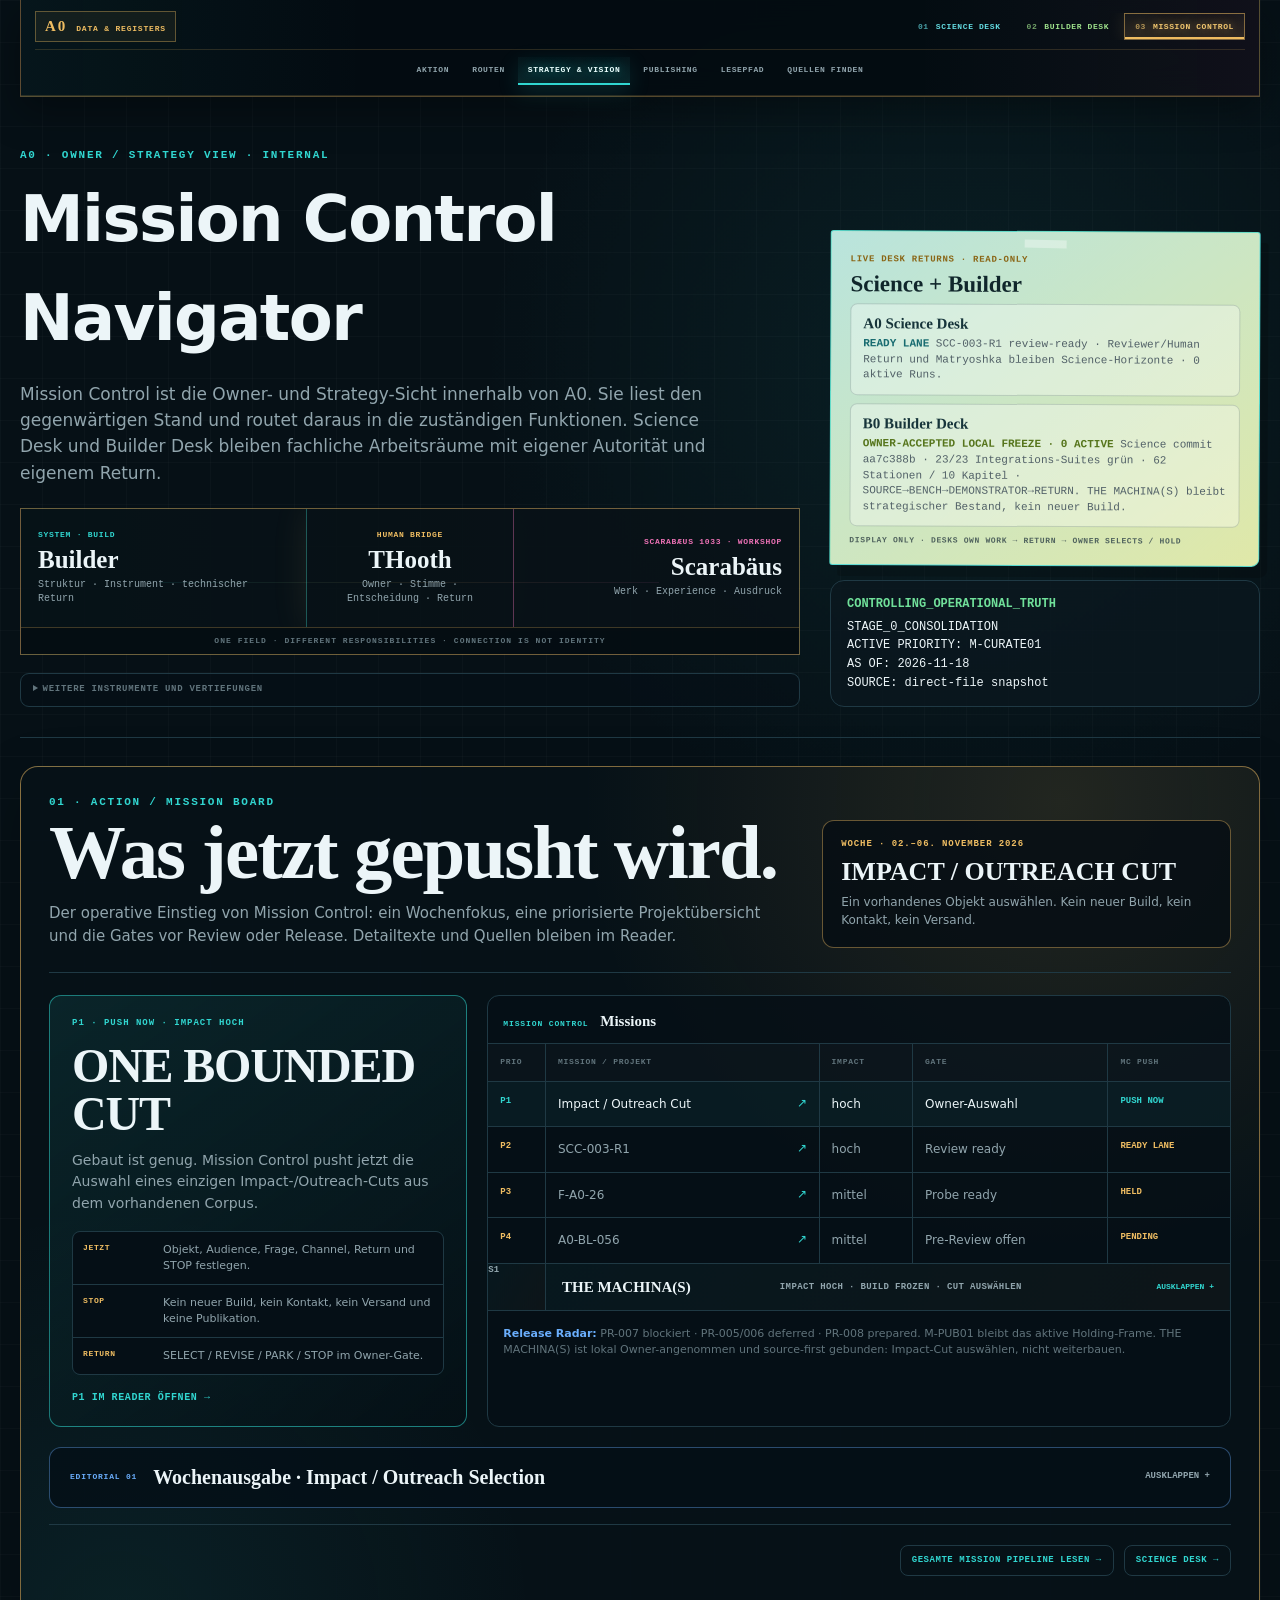
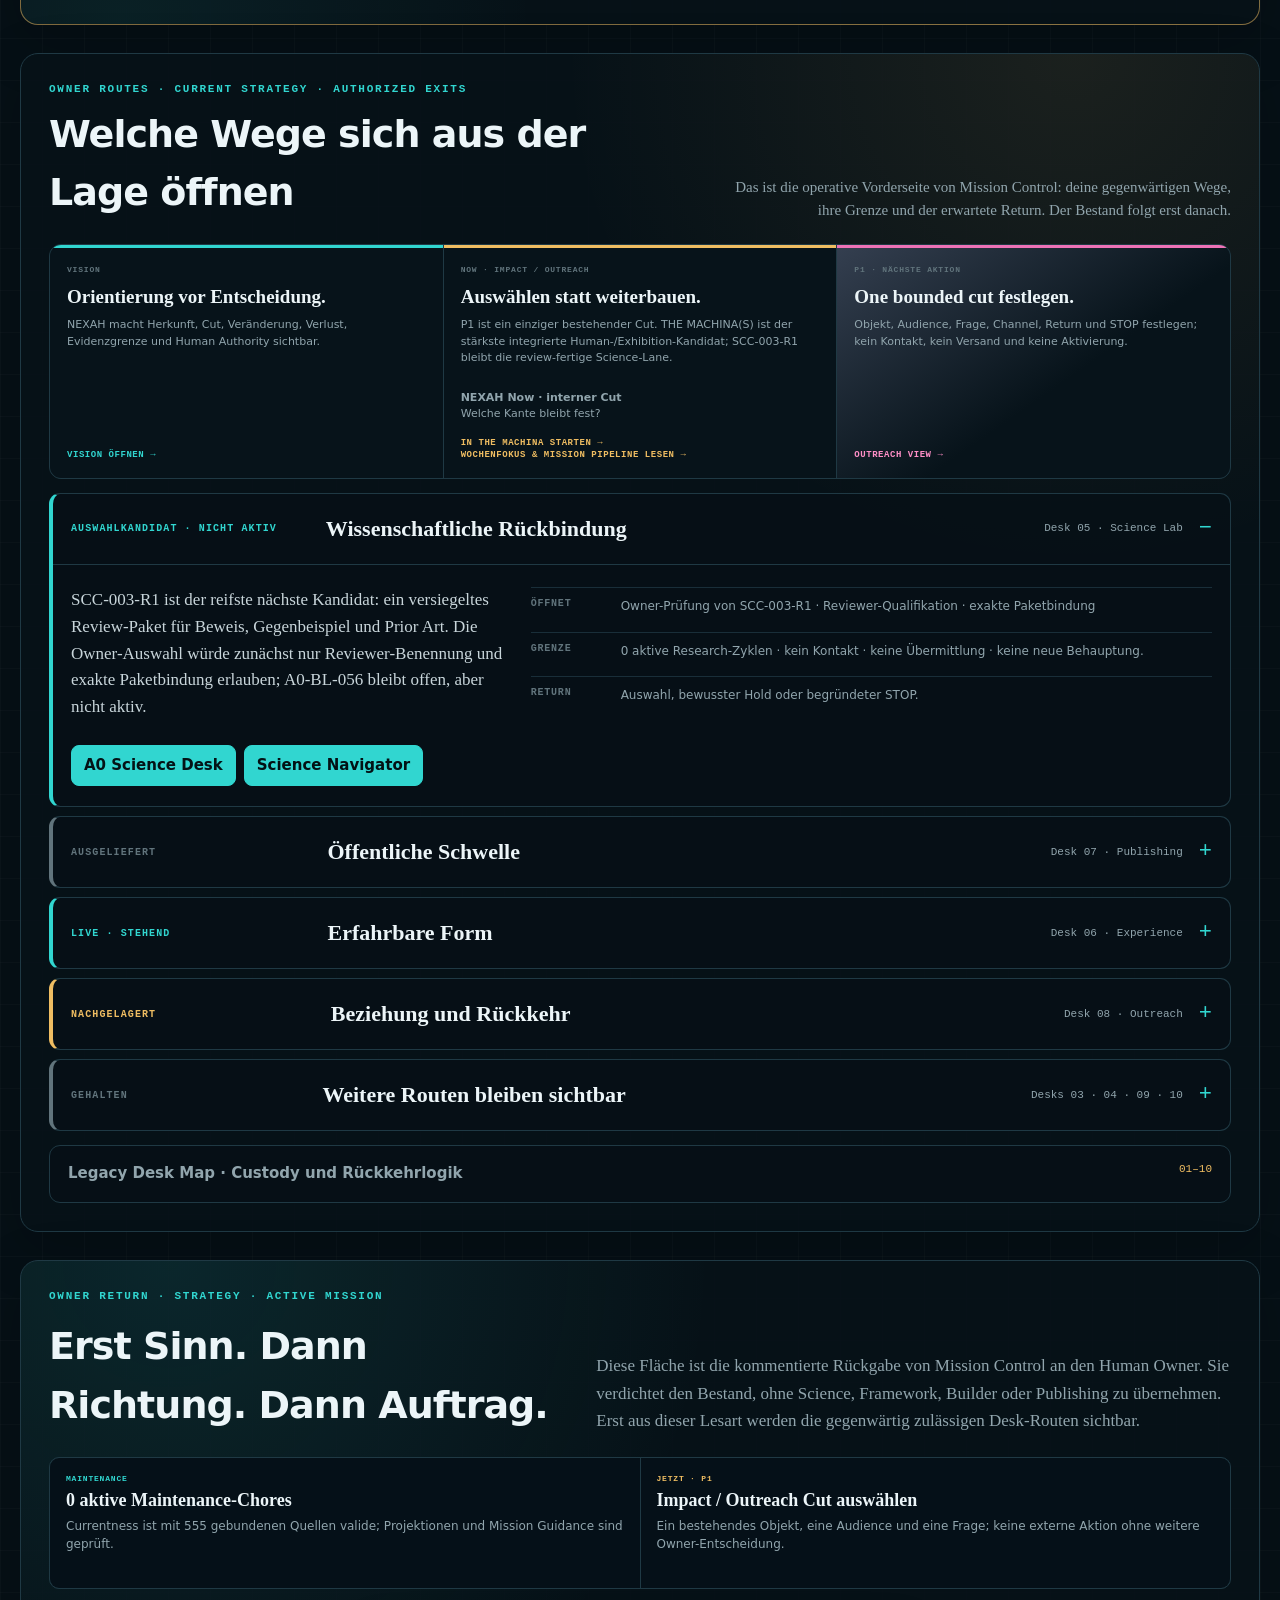
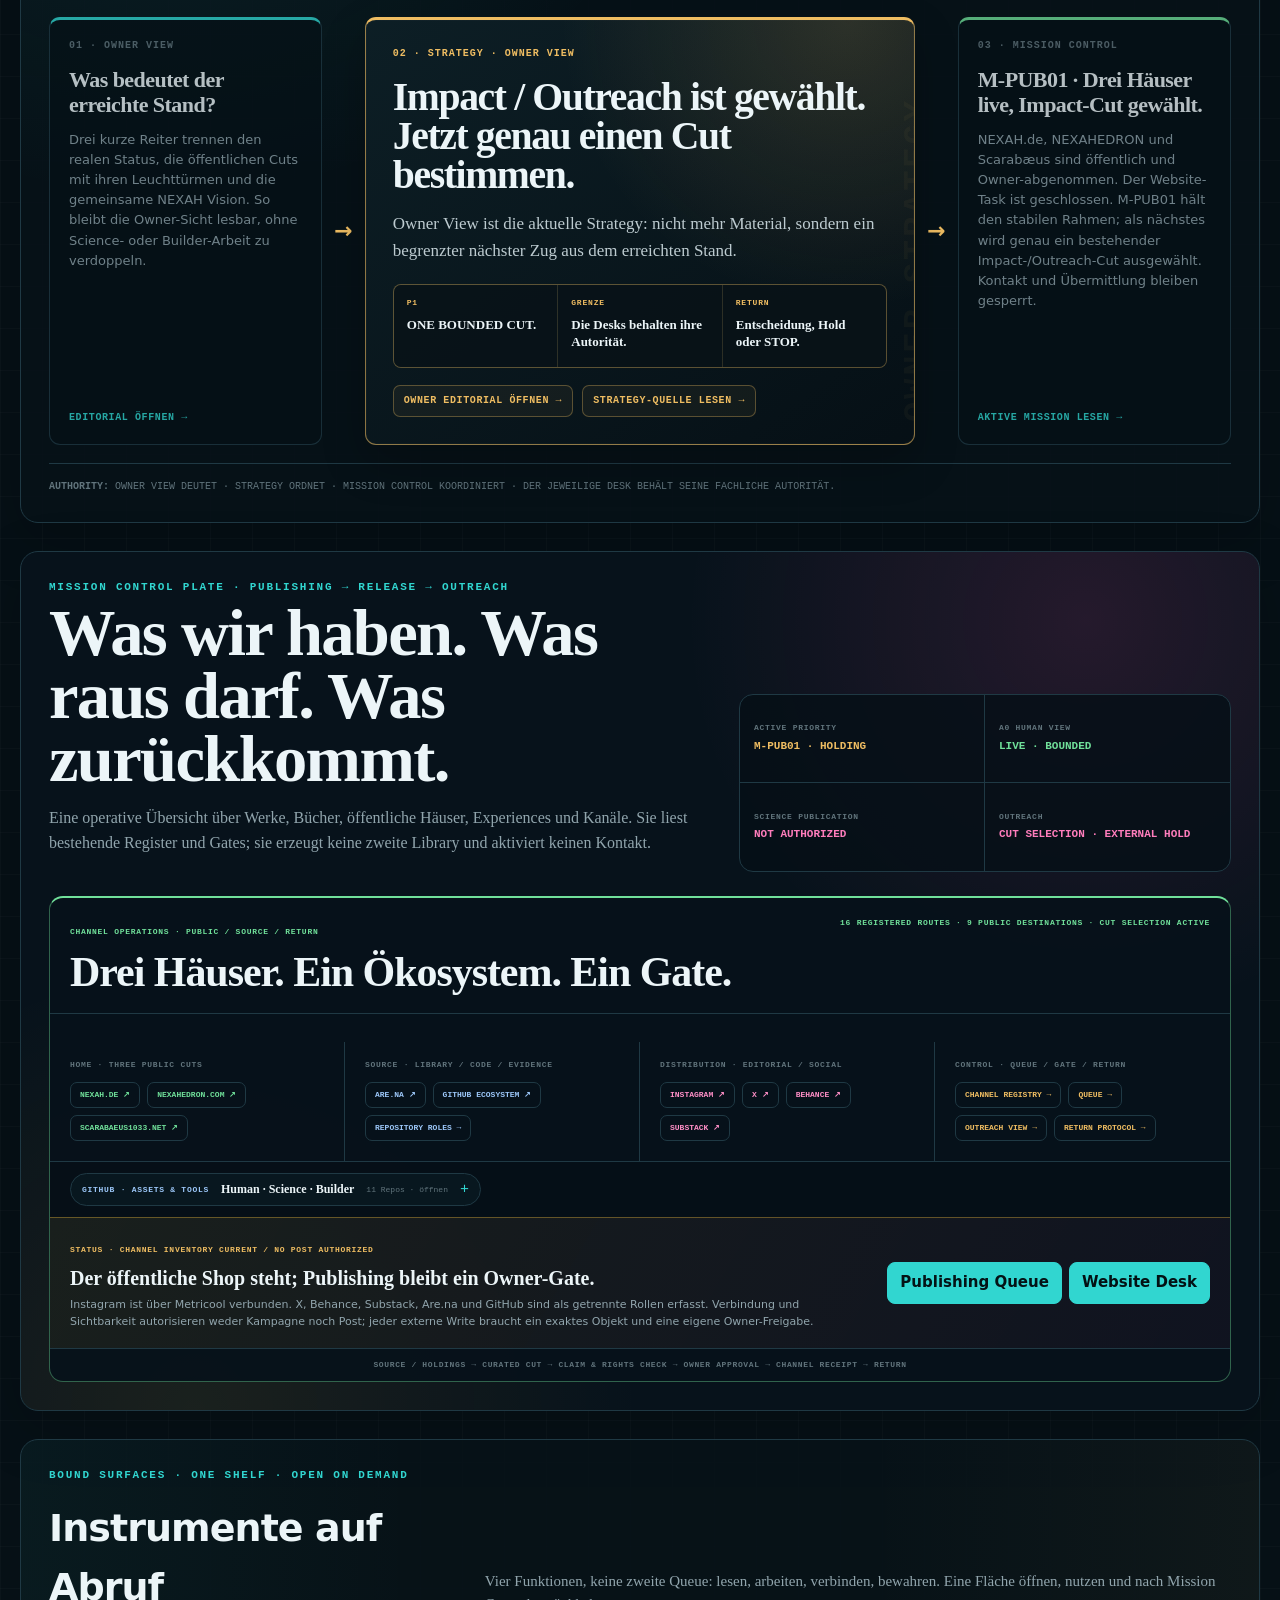
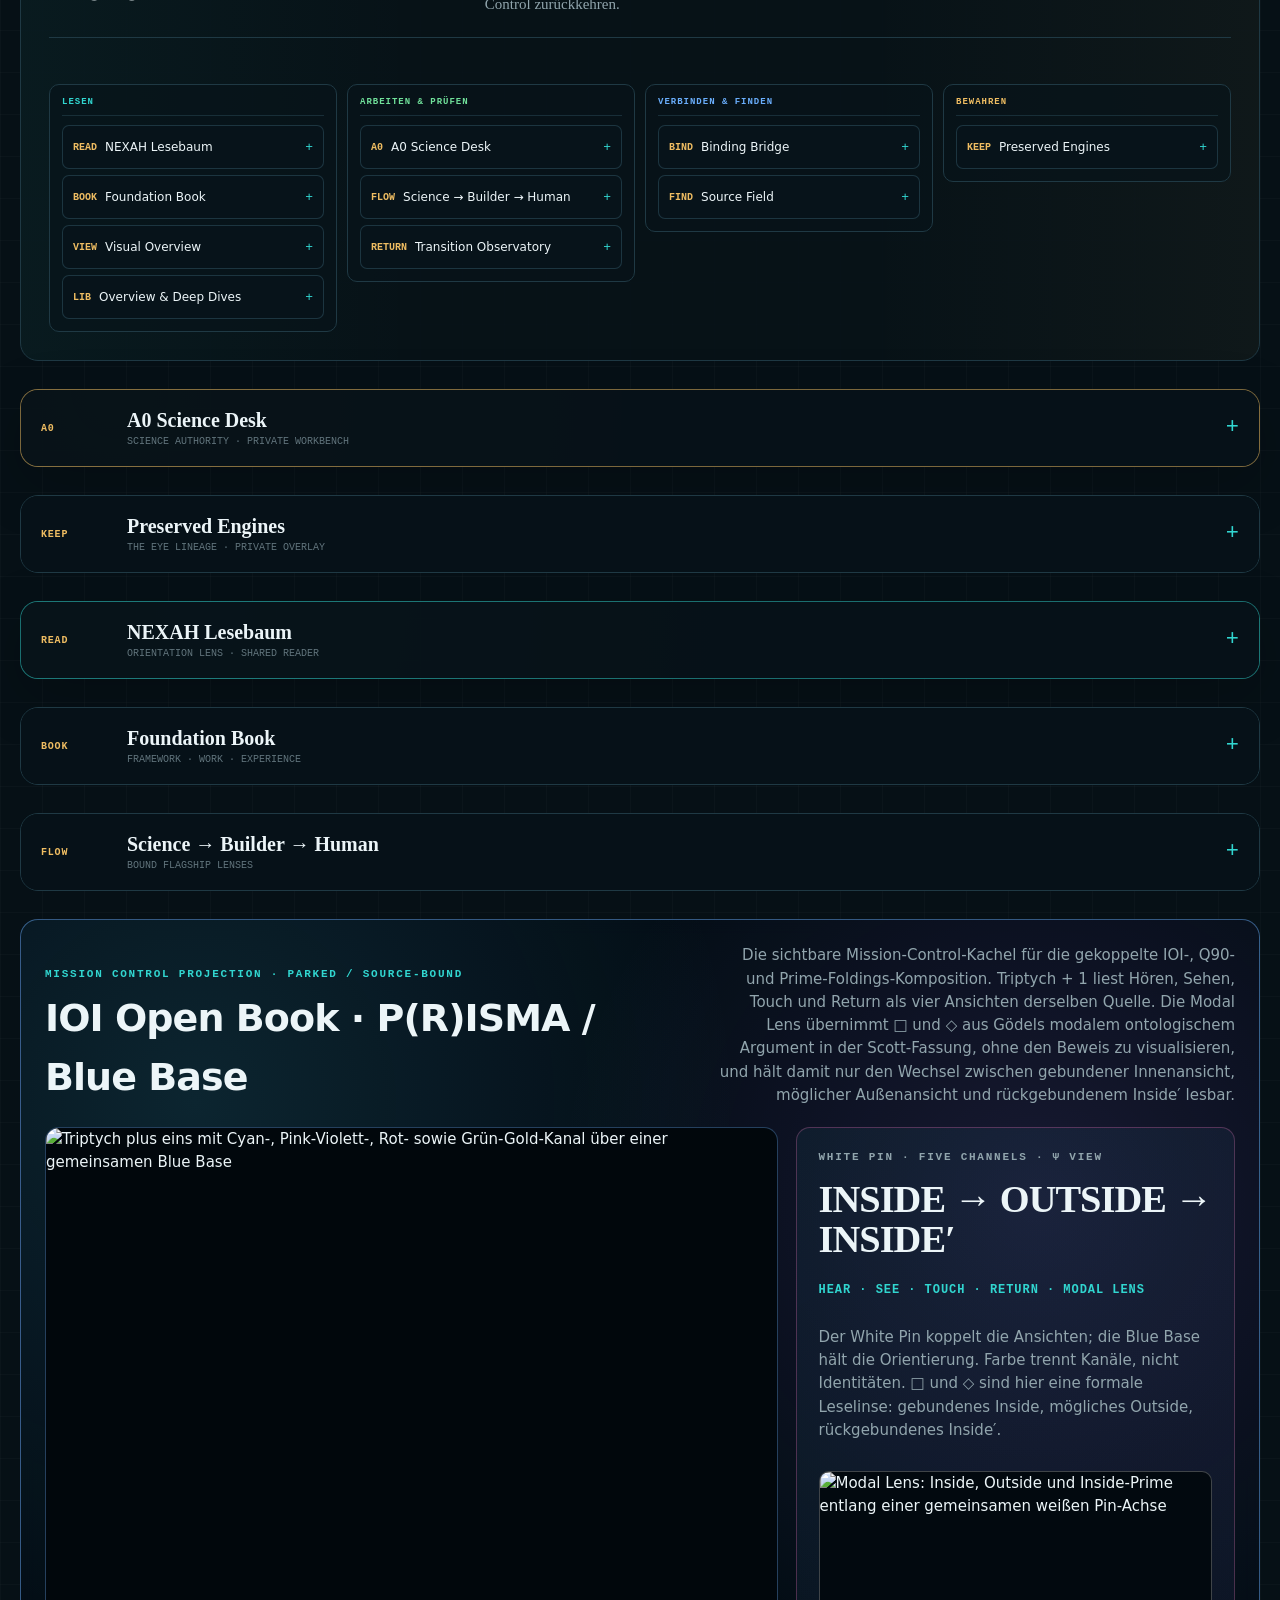
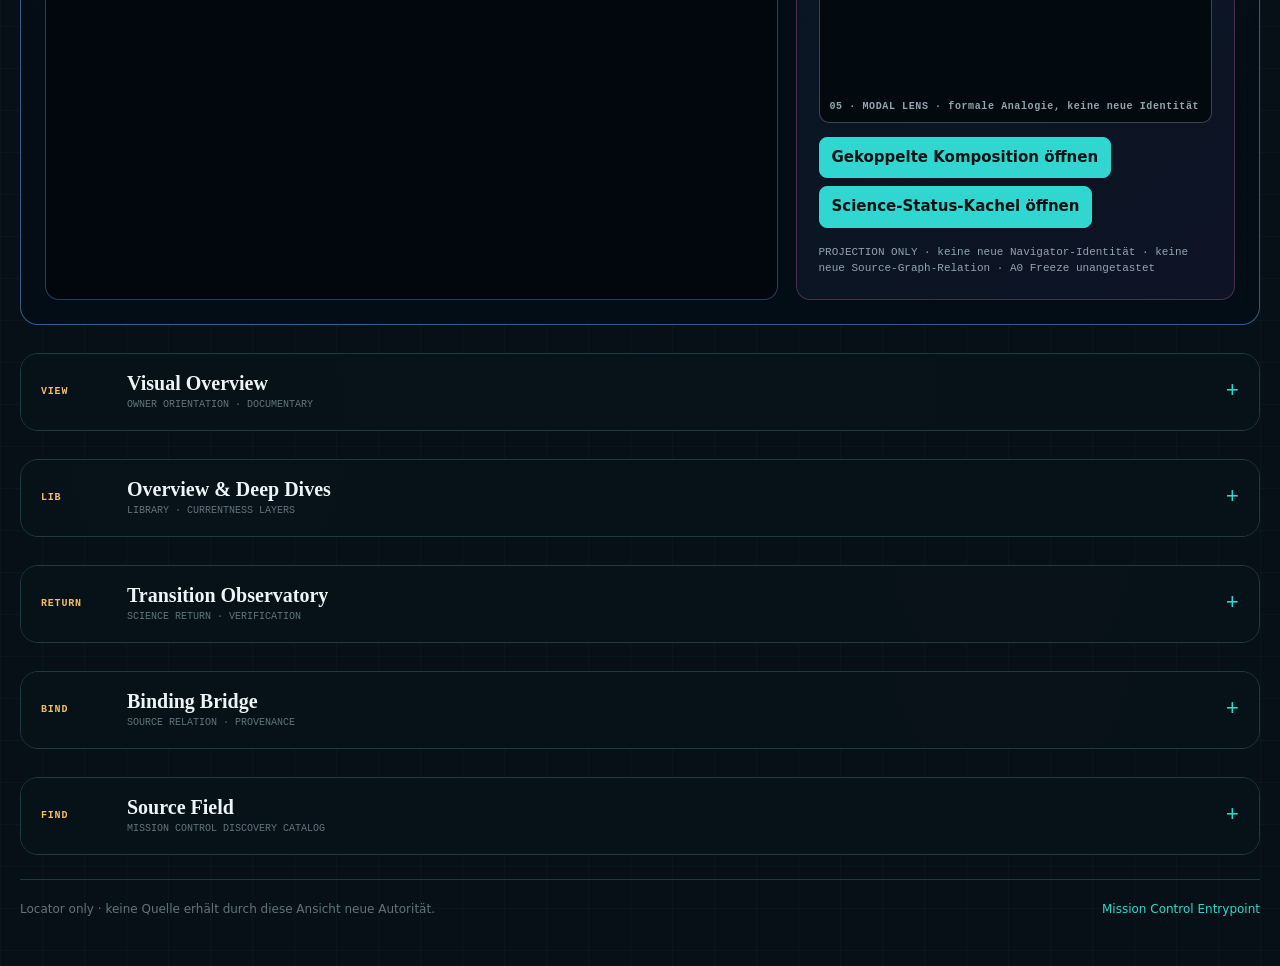
==== commit 0e758f55: "release(portal): refresh verified source snapshots" ====
--- a/00 EXECUTIVE/NEXAH-Mission-Control/INTERNAL_NAVIGATOR/index.html
+++ b/00 EXECUTIVE/NEXAH-Mission-Control/INTERNAL_NAVIGATOR/index.html
@@ -176,7 +176,7 @@
         <a href="../00_OVERVIEW/CHORES.md" data-preview>
           <span>MAINTENANCE</span>
           <strong>0 aktive Maintenance-Chores</strong>
-          <p>Currentness ist mit 487 gebundenen Quellen valide; Projektionen und Mission Guidance sind geprüft.</p>
+          <p>Currentness ist mit 555 gebundenen Quellen valide; Projektionen und Mission Guidance sind geprüft.</p>
         </a>
         <div>
           <span>JETZT · P1</span>
@@ -353,7 +353,9 @@
           <span>NOW · IMPACT / OUTREACH</span>
           <strong>Auswählen statt weiterbauen.</strong>
           <p>P1 ist ein einziger bestehender Cut. THE MACHINA(S) ist der stärkste integrierte Human-/Exhibition-Kandidat; SCC-003-R1 bleibt die review-fertige Science-Lane.</p>
-            <a href="../00_OVERVIEW/OWNER_VIEW.md" data-preview data-reader-anchor="impact-outreach-selection-gate">Wochenfokus &amp; Mission Pipeline lesen →</a>
+          <p><b>NEXAH Now · interner Cut</b><br>Welche Kante bleibt fest?</p>
+          <a href="http://127.0.0.1:8878/A0_BOOK/A0_ORIENTATION_CONTROLLER_BENCH.html#machinaPrimeReturn">In THE MACHINA starten →</a>
+          <a href="../00_OVERVIEW/OWNER_VIEW.md" data-preview data-reader-anchor="impact-outreach-selection-gate">Wochenfokus &amp; Mission Pipeline lesen →</a>
         </article>
         <article class="route-command-decision">
           <span>P1 · NÄCHSTE AKTION</span>
